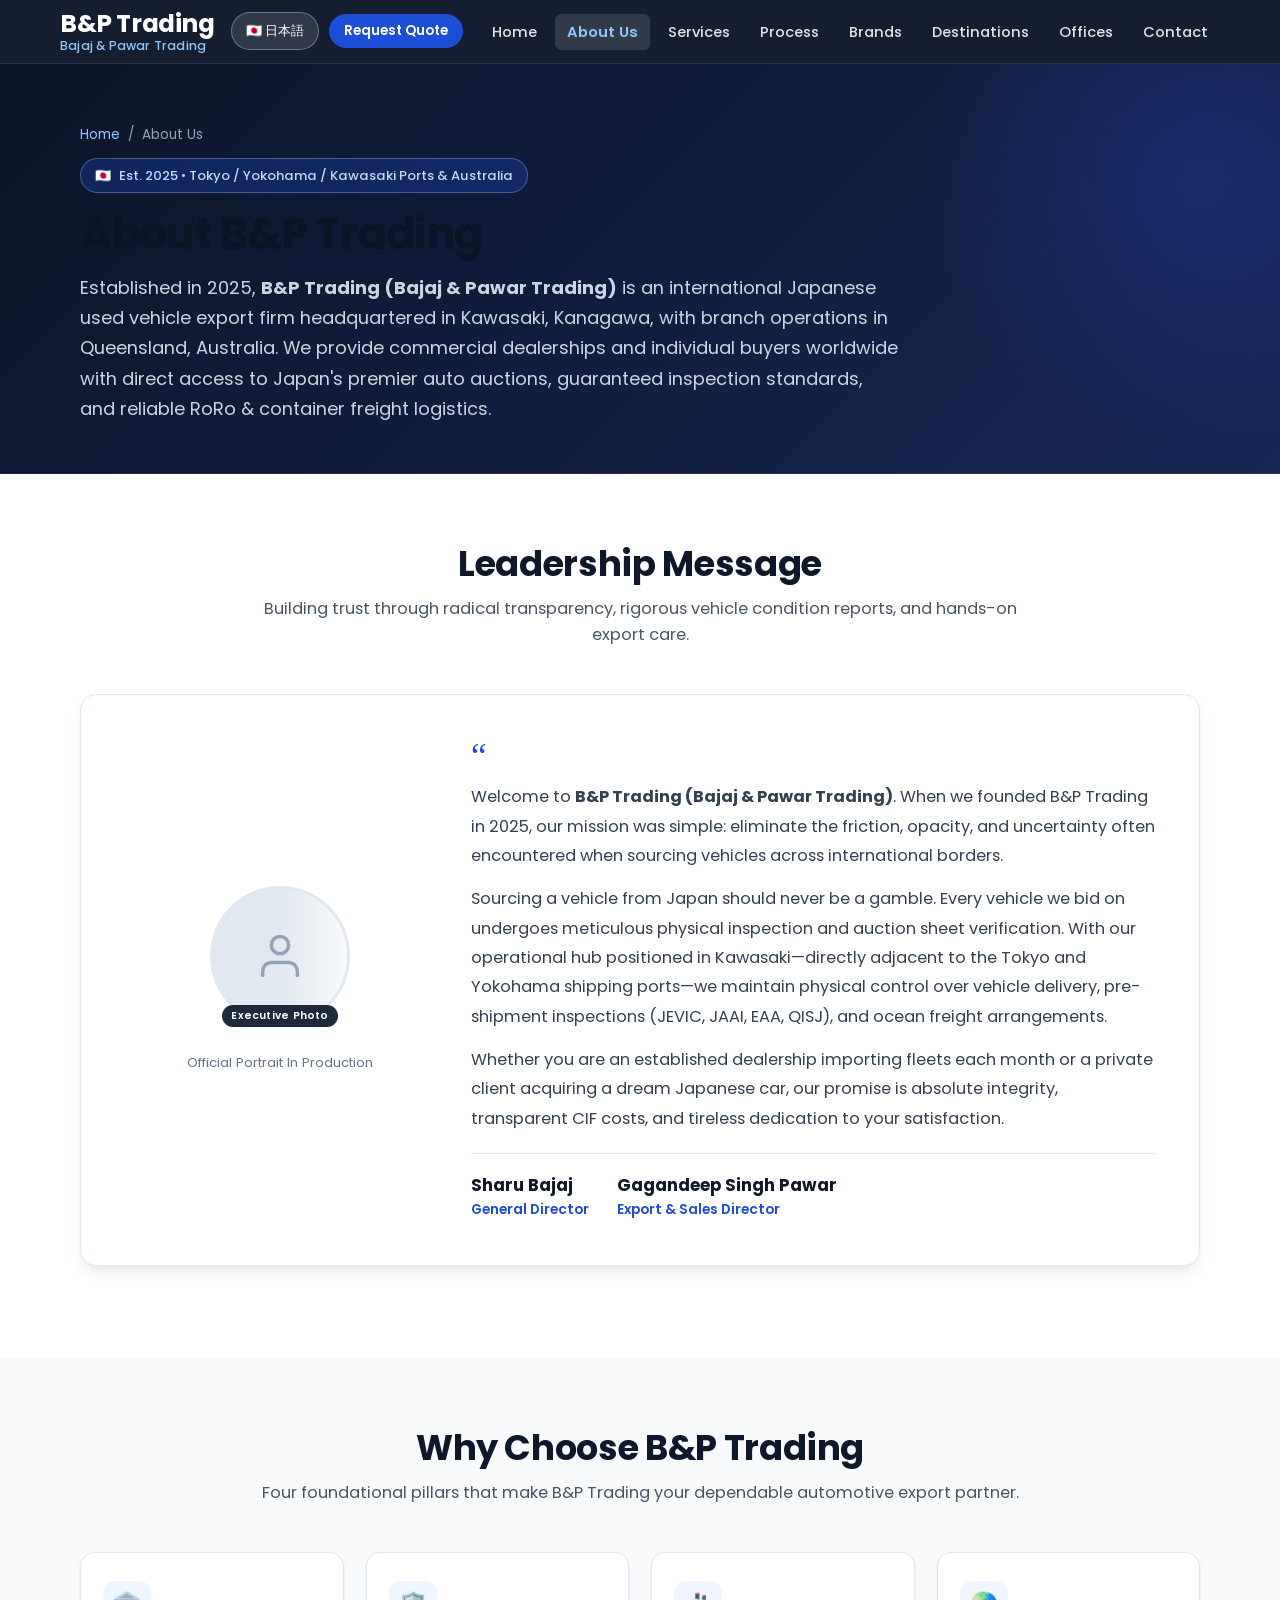
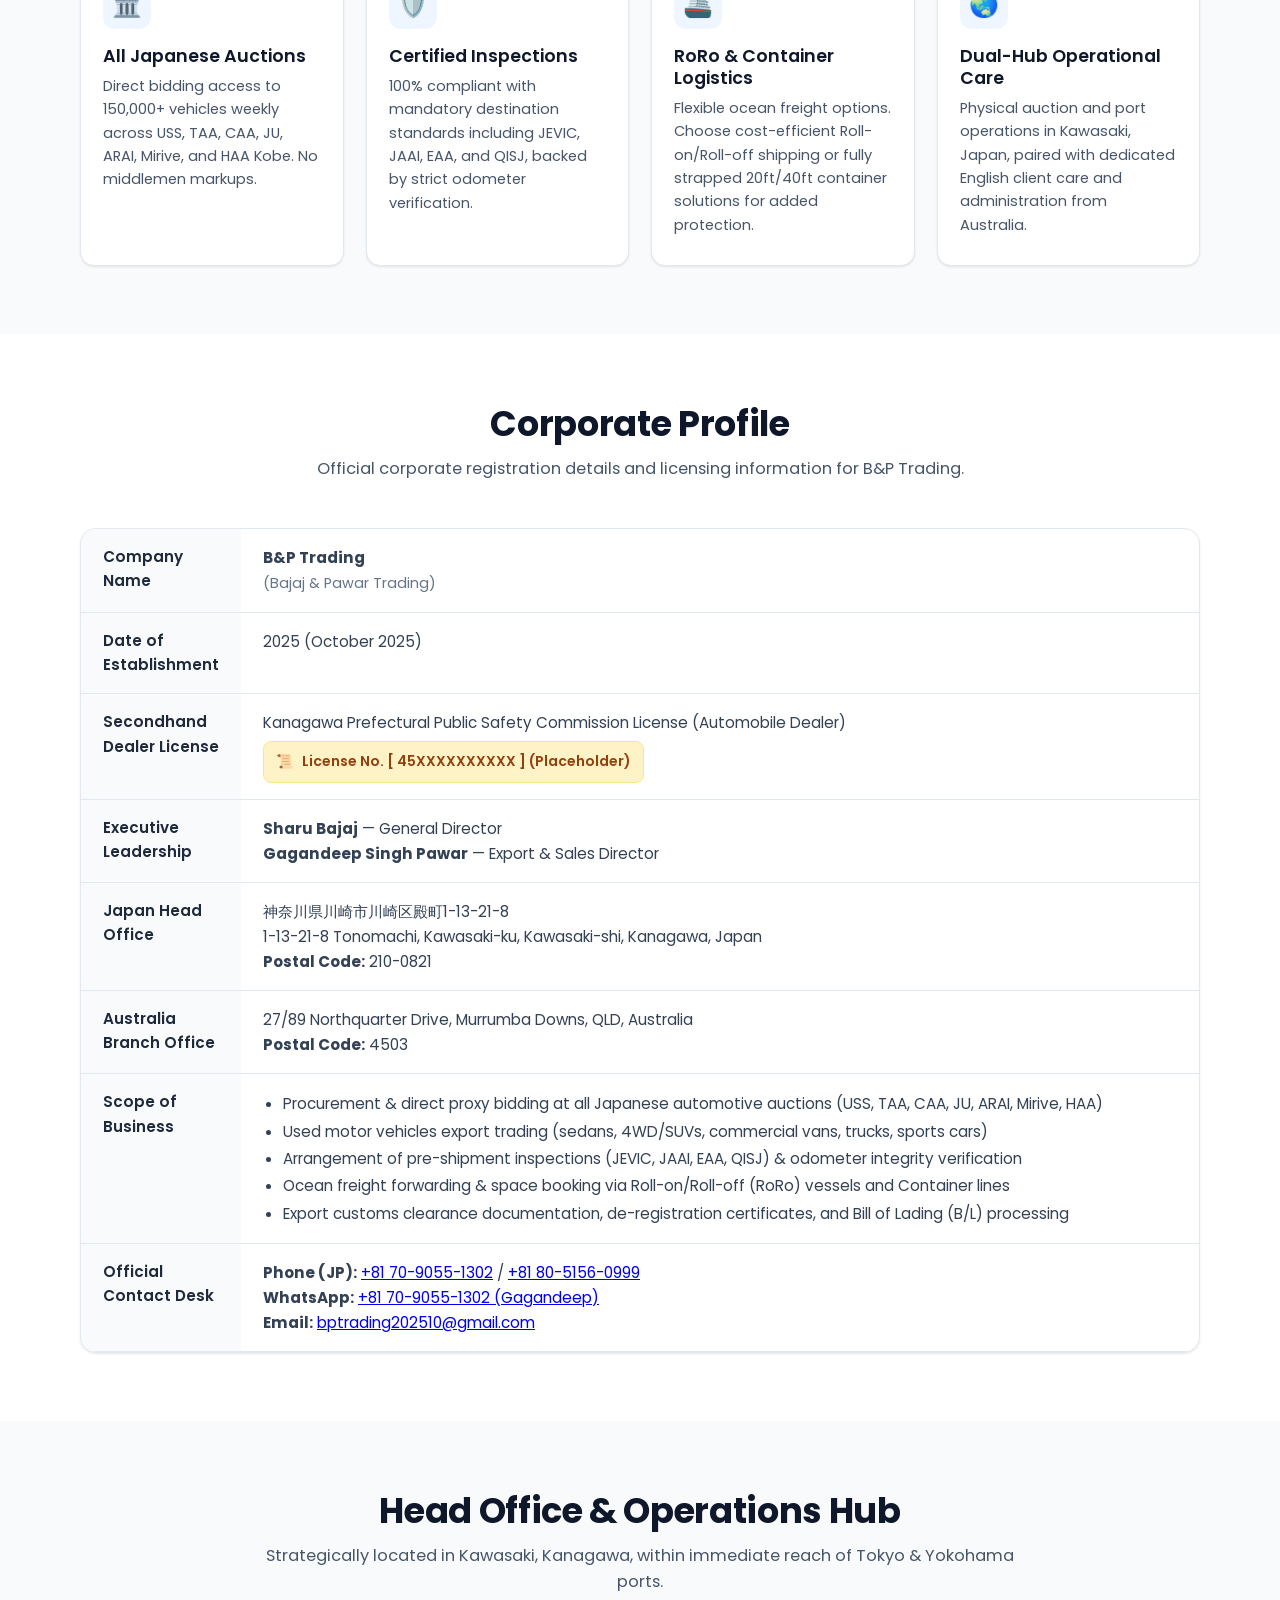
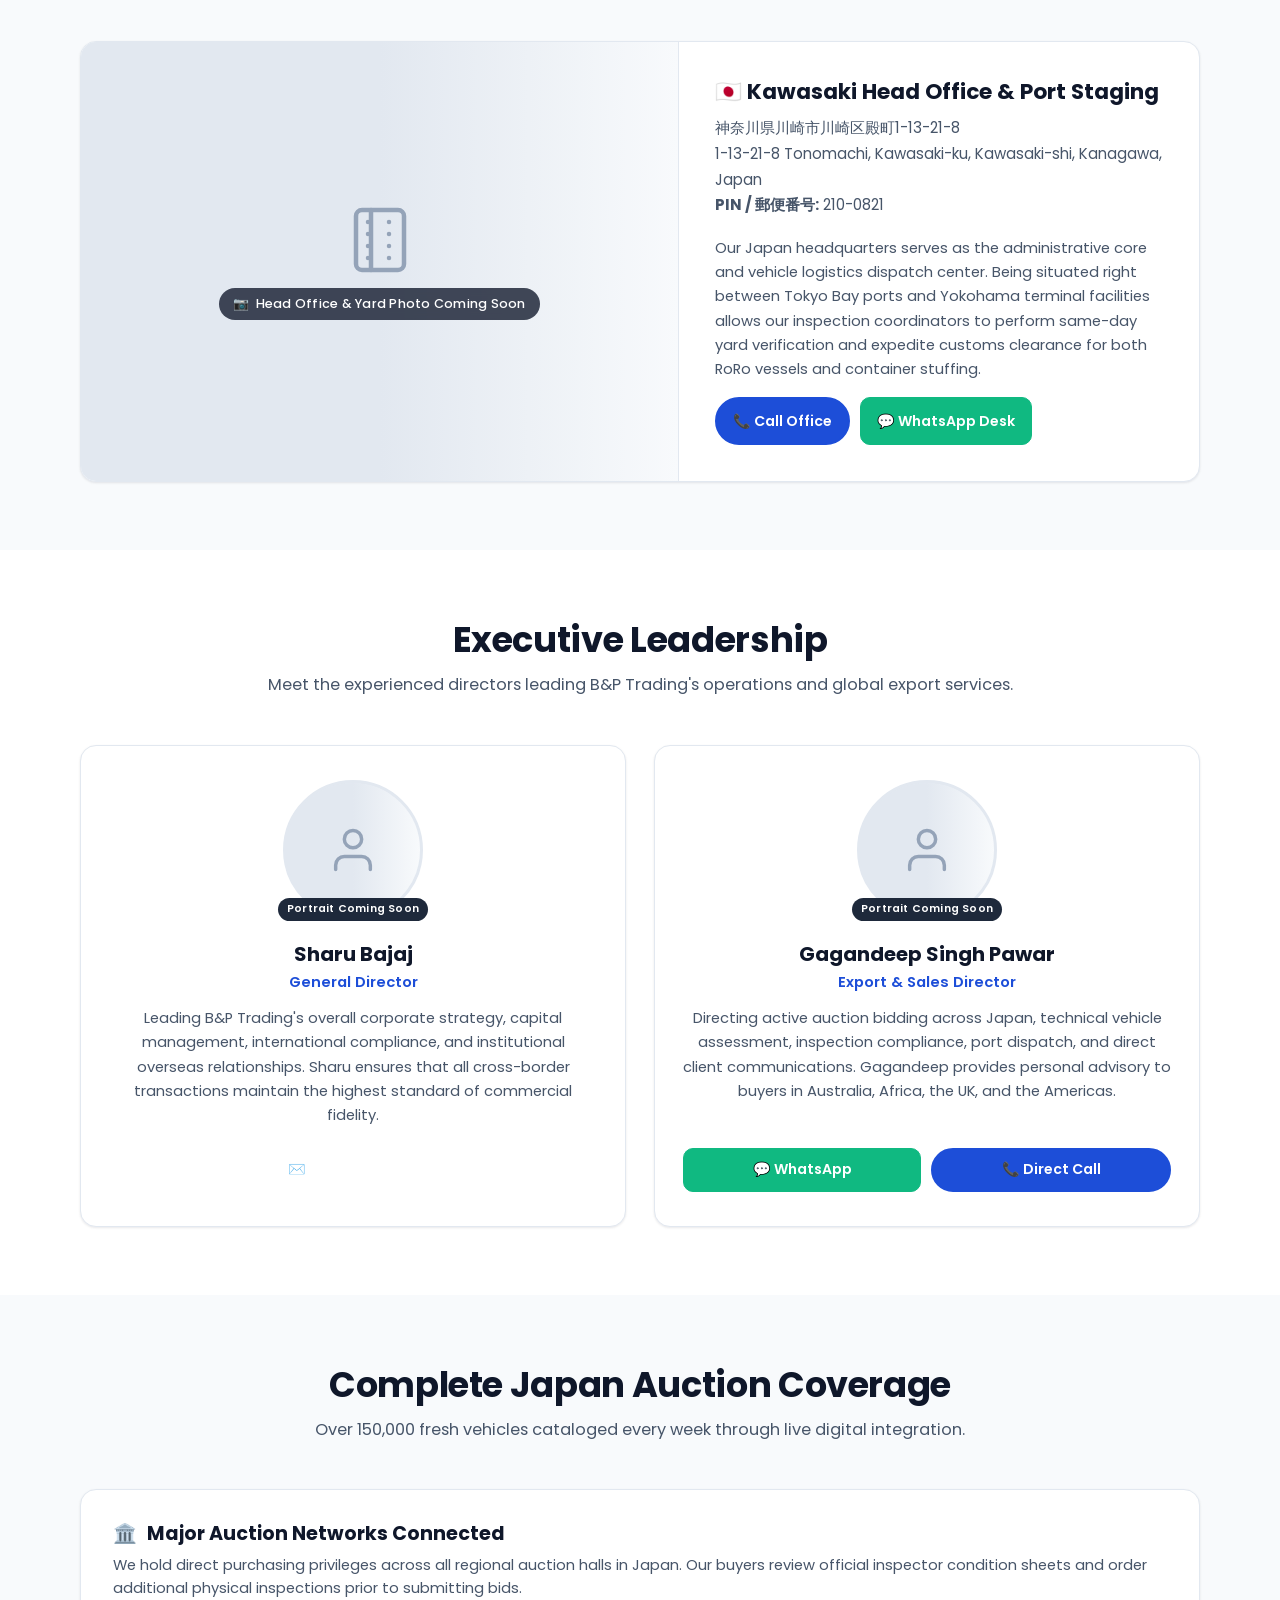
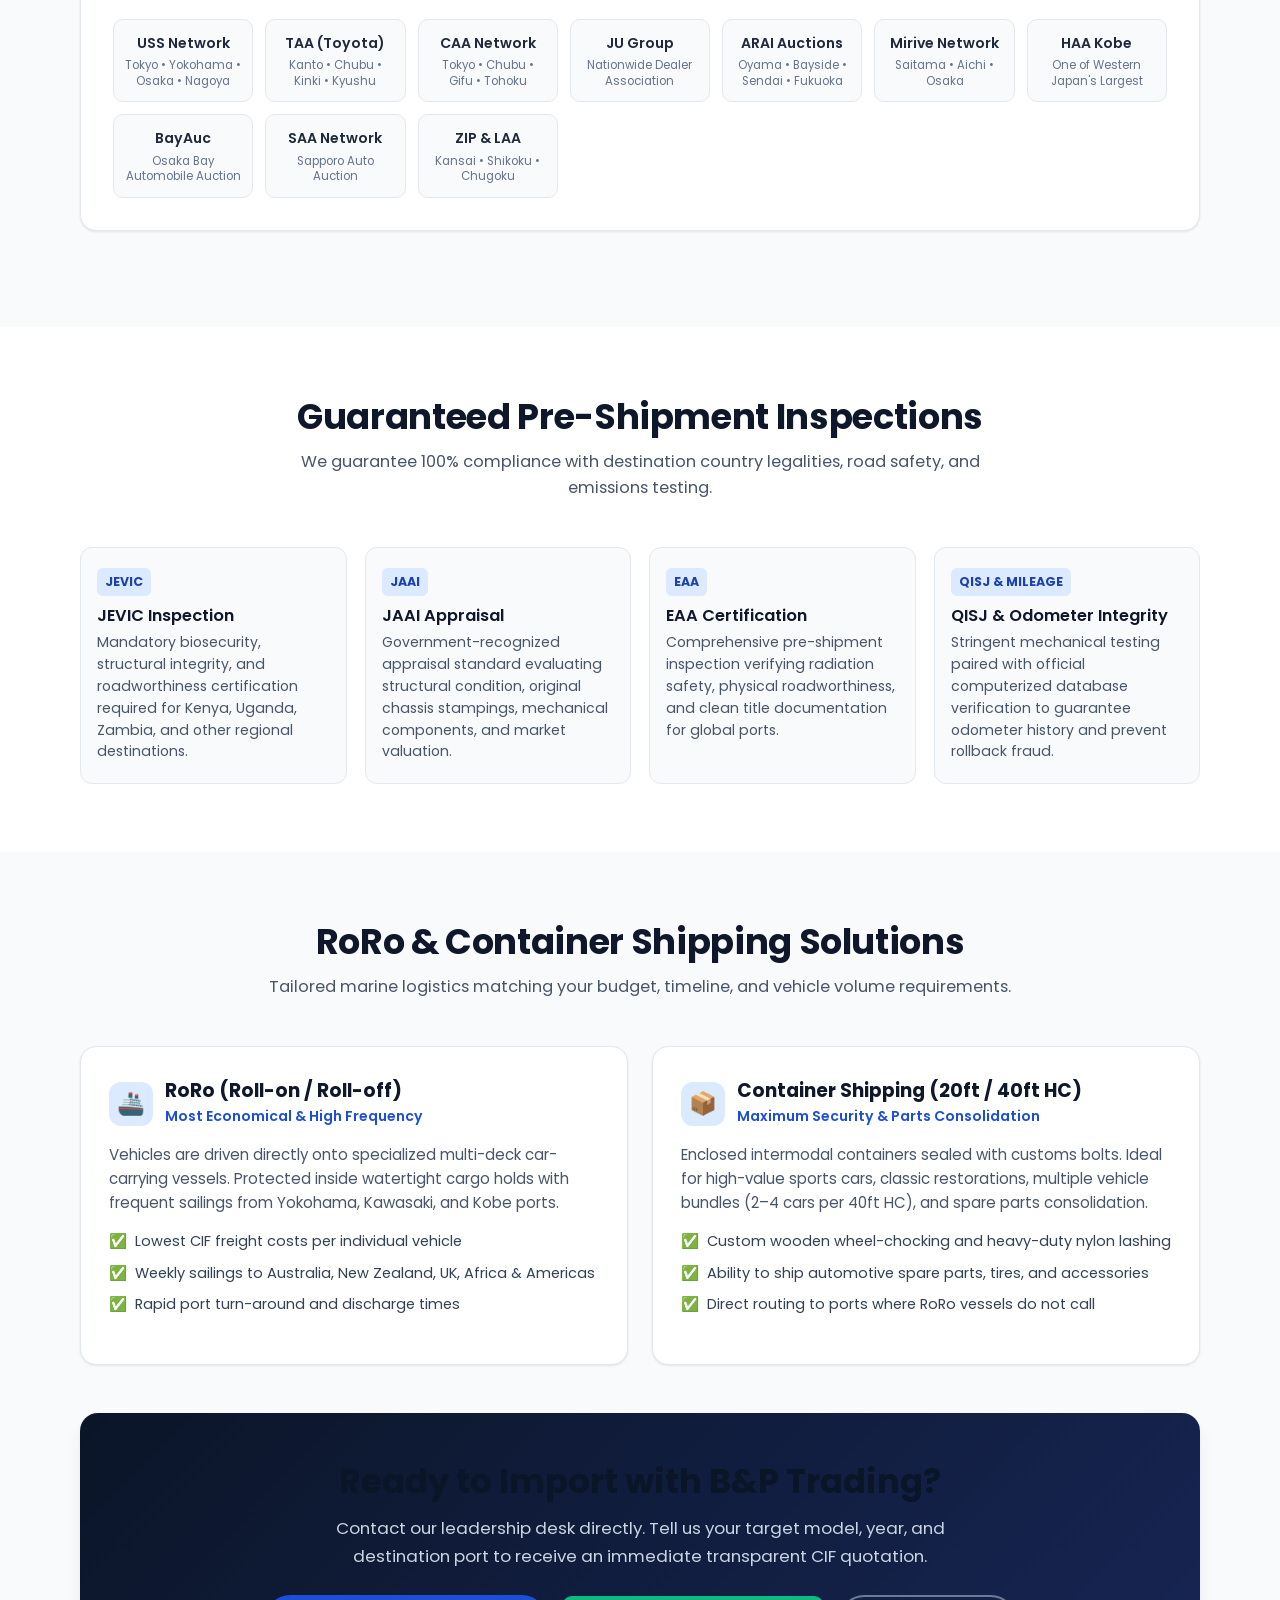
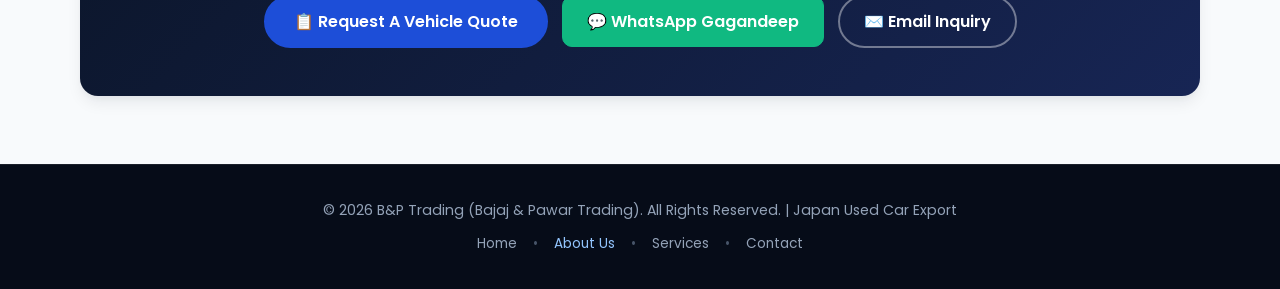
==== about.html @ 8609ce66 "feat(about): create mobile-first About Us page with corporate profile, leadership skeletons, and auc" ====
<!DOCTYPE html>
<html lang="en">
<head>
  <meta charset="UTF-8" />
  <meta name="viewport" content="width=device-width, initial-scale=1.0" />
  <meta name="google-site-verification" content="OaAutCWjm0_EndOxhq3U1lWIgVWbkQNVkM3wy21FwkQ" />
  <title>About Us | B&P Trading (Bajaj & Pawar Trading) - Japan Used Car Export</title>
  <meta name="description" content="Learn about B&P Trading (Bajaj & Pawar Trading), established in 2025. Direct access to all Japan auto auctions, full pre-shipment inspections (JEVIC, JAAI, EAA), RoRo & container shipping with offices in Japan and Australia." />
  
  <link rel="preconnect" href="https://fonts.googleapis.com">
  <link rel="preconnect" href="https://fonts.gstatic.com" crossorigin>
  <link href="https://fonts.googleapis.com/css2?family=Poppins:wght@300;400;500;600;700&display=swap" rel="stylesheet">
  
  <link rel="stylesheet" href="style.css" />
</head>
<body>

<!-- Backdrop Overlay for Mobile Drawer -->
<div class="nav-backdrop" id="nav-backdrop" onclick="toggleNav()" aria-hidden="true"></div>

<!-- Mobile Navigation Drawer -->
<aside class="nav-drawer" id="nav-drawer" role="dialog" aria-modal="true" aria-label="Mobile Navigation Menu">
  <div class="nav-drawer-top">
    <div class="nav-drawer-header">
      <div class="brand-link">
        <span class="logo-main">B&P Trading</span>
        <span class="logo-sub">Bajaj & Pawar Trading</span>
      </div>
      <button class="drawer-close-btn" id="drawer-close-btn" onclick="toggleNav()" aria-label="Close menu">✕</button>
    </div>
    <ul class="drawer-menu">
      <li style="--i: 1;">
        <a href="index.html#home" onclick="closeNav()">
          <span class="en">Home</span>
          <span class="jp">ホーム</span>
        </a>
      </li>
      <li style="--i: 2;">
        <a href="about.html" class="active" onclick="closeNav()">
          <span class="en">About Us</span>
          <span class="jp">会社概要</span>
        </a>
      </li>
      <li style="--i: 3;">
        <a href="index.html#services" onclick="closeNav()">
          <span class="en">Services</span>
          <span class="jp">サービス</span>
        </a>
      </li>
      <li style="--i: 4;">
        <a href="index.html#process" onclick="closeNav()">
          <span class="en">Export Process</span>
          <span class="jp">輸出の流れ</span>
        </a>
      </li>
      <li style="--i: 5;">
        <a href="index.html#brands" onclick="closeNav()">
          <span class="en">Brands</span>
          <span class="jp">メーカー</span>
        </a>
      </li>
      <li style="--i: 6;">
        <a href="index.html#destinations" onclick="closeNav()">
          <span class="en">Destinations</span>
          <span class="jp">主要輸出先</span>
        </a>
      </li>
      <li style="--i: 7;">
        <a href="index.html#offices" onclick="closeNav()">
          <span class="en">Offices</span>
          <span class="jp">事業所</span>
        </a>
      </li>
      <li style="--i: 8;">
        <a href="index.html#contact" onclick="closeNav()">
          <span class="en">Contact</span>
          <span class="jp">お問い合わせ</span>
        </a>
      </li>
    </ul>
  </div>

  <div class="nav-drawer-footer">
    <button class="btn btn-quote-action" onclick="openQuoteModal(); closeNav();" style="width: 100%;">
      <span class="en">📋 Request A Quote</span>
      <span class="jp">📋 お見積もり依頼</span>
    </button>
    <a href="https://wa.me/817090551302" class="btn btn-contact-wa" target="_blank" rel="noopener" style="width: 100%;">
      💬 WhatsApp (Gagandeep)
    </a>
    <a href="tel:+817090551302" class="btn btn-primary" style="width: 100%;">
      📞 +81 70-9055-1302
    </a>
  </div>
</aside>

<!-- Sticky Header -->
<header class="header">
  <div class="container nav-container">
    <a href="index.html" class="brand-link" aria-label="B&P Trading Home">
      <span class="logo-main">B&P Trading</span>
      <span class="logo-sub">Bajaj & Pawar Trading</span>
    </a>

    <!-- Header Actions -->
    <div class="header-actions">
      <!-- Language Switcher Button -->
      <button class="btn-lang" onclick="toggleLanguage()" aria-label="Toggle language">
        <span class="lang-text">🇯🇵 日本語</span>
      </button>

      <!-- Desktop Request Quote Action -->
      <button class="btn-quote-header" onclick="openQuoteModal()">
        <span class="en">Request Quote</span>
        <span class="jp">お見積もり</span>
      </button>

      <!-- Mobile Hamburger Button -->
      <button class="nav-toggle" id="nav-toggle" onclick="toggleNav()" aria-label="Open Navigation Menu" aria-expanded="false" aria-controls="nav-drawer">
        <span></span>
        <span></span>
        <span></span>
      </button>
    </div>

    <!-- Desktop Navigation -->
    <nav class="desktop-nav" aria-label="Primary Navigation">
      <ul>
        <li>
          <a href="index.html#home">
            <span class="en">Home</span>
            <span class="jp">ホーム</span>
          </a>
        </li>
        <li>
          <a href="about.html" class="active">
            <span class="en">About Us</span>
            <span class="jp">会社概要</span>
          </a>
        </li>
        <li>
          <a href="index.html#services">
            <span class="en">Services</span>
            <span class="jp">サービス</span>
          </a>
        </li>
        <li>
          <a href="index.html#process">
            <span class="en">Process</span>
            <span class="jp">輸出の流れ</span>
          </a>
        </li>
        <li>
          <a href="index.html#brands">
            <span class="en">Brands</span>
            <span class="jp">メーカー</span>
          </a>
        </li>
        <li>
          <a href="index.html#destinations">
            <span class="en">Destinations</span>
            <span class="jp">主要輸出先</span>
          </a>
        </li>
        <li>
          <a href="index.html#offices">
            <span class="en">Offices</span>
            <span class="jp">事業所</span>
          </a>
        </li>
        <li>
          <a href="index.html#contact">
            <span class="en">Contact</span>
            <span class="jp">お問い合わせ</span>
          </a>
        </li>
      </ul>
    </nav>
  </div>
</header>

<main>
  <!-- Page Hero Header -->
  <section class="page-hero">
    <div class="page-hero-inner">
      <nav class="breadcrumbs" aria-label="Breadcrumbs">
        <a href="index.html">Home</a>
        <span>/</span>
        <span class="en">About Us</span>
        <span class="jp">会社概要</span>
      </nav>

      <div class="hero-pill-badge">
        <span>🇯🇵</span>
        <span class="en">Est. 2025 • Tokyo / Yokohama / Kawasaki Ports & Australia</span>
        <span class="jp">2025年設立 • 川崎・横浜・東京港拠点＆豪州ネットワーク</span>
      </div>

      <h1 class="en">About B&amp;P Trading</h1>
      <h1 class="jp">B&amp;P Trading 会社案内・私たちについて</h1>

      <p class="lead en">
        Established in 2025, <strong>B&amp;P Trading (Bajaj &amp; Pawar Trading)</strong> is an international Japanese used vehicle export firm headquartered in Kawasaki, Kanagawa, with branch operations in Queensland, Australia. We provide commercial dealerships and individual buyers worldwide with direct access to Japan's premier auto auctions, guaranteed inspection standards, and reliable RoRo &amp; container freight logistics.
      </p>
      <p class="lead jp">
        2025年設立の<strong>B&amp;P Trading（Bajaj &amp; Pawar Trading）</strong>は、神奈川県川崎市を日本本社、オーストラリア・クイーンズランド州を豪州拠点とする日本中古車輸出商社です。日本全国のオートオークション直結の仕入れネットワーク、国際基準に準拠した厳格な事前検査（JEVIC・JAAI・EAA等）、そして安全確実な海上輸送（RoRo船・コンテナ便）を通じて、世界中のお客様へ高品質な車両を安心と共にお届けします。
      </p>
    </div>
  </section>

  <!-- Director's Message Section -->
  <section class="about-section">
    <div class="about-container">
      <div class="about-section-header">
        <h2 class="en">Leadership Message</h2>
        <h2 class="jp">代表挨拶</h2>
        <p class="en">Building trust through radical transparency, rigorous vehicle condition reports, and hands-on export care.</p>
        <p class="jp">徹底した情報開示、厳格な車両品質確認、そして誠実な輸出対応で世界のお客様と信頼を築きます。</p>
      </div>

      <div class="director-card">
        <!-- Skeleton Photo Placeholder for Directors -->
        <div class="director-portrait-col">
          <div class="member-skeleton-avatar skeleton-shimmer" aria-hidden="true">
            <svg class="member-avatar-icon" viewBox="0 0 24 24" fill="none" stroke="currentColor" stroke-width="1.6" stroke-linecap="round" stroke-linejoin="round">
              <path d="M20 21v-2a4 4 0 0 0-4-4H8a4 4 0 0 0-4 4v2"></path>
              <circle cx="12" cy="7" r="4"></circle>
            </svg>
            <span class="member-skeleton-badge en">Executive Photo</span>
            <span class="member-skeleton-badge jp">役員写真 準備中</span>
          </div>
          <p style="font-size: 0.82rem; color: #64748b; text-align: center; margin-top: 4px;">
            <span class="en">Official Portrait In Production</span>
            <span class="jp">公式プロフィール写真 準備中</span>
          </p>
        </div>

        <!-- Message Body -->
        <div class="director-message-text">
          <span class="director-quote-badge" aria-hidden="true">“</span>
          
          <div class="en">
            <p>
              Welcome to <strong>B&amp;P Trading (Bajaj &amp; Pawar Trading)</strong>. When we founded B&amp;P Trading in 2025, our mission was simple: eliminate the friction, opacity, and uncertainty often encountered when sourcing vehicles across international borders.
            </p>
            <p>
              Sourcing a vehicle from Japan should never be a gamble. Every vehicle we bid on undergoes meticulous physical inspection and auction sheet verification. With our operational hub positioned in Kawasaki—directly adjacent to the Tokyo and Yokohama shipping ports—we maintain physical control over vehicle delivery, pre-shipment inspections (JEVIC, JAAI, EAA, QISJ), and ocean freight arrangements.
            </p>
            <p>
              Whether you are an established dealership importing fleets each month or a private client acquiring a dream Japanese car, our promise is absolute integrity, transparent CIF costs, and tireless dedication to your satisfaction.
            </p>
          </div>

          <div class="jp">
            <p>
              B&amp;P Trading（Bajaj &amp; Pawar Trading）の公式ページにお越しいただき、心より御礼申し上げます。当社は2025年、『国境を越えた中古車売買における不透明さと不安を解消し、安心できる国際取引を実現する』という強い志のもと設立されました。
            </p>
            <p>
              日本からの中古車仕入れは、決して賭けであってはなりません。当社では出品票の精査はもちろん、日本全国の主要オークションでの実車確認、公認第三者機関（JEVIC、JAAI、EAA、QISJ等）による輸出前検査、そして東京・横浜港に近接する川崎拠点を活かした迅速な船積み手続きまで、全プロセスに責任を持って対応しております。
            </p>
            <p>
              毎月定期的に複数台を仕入れられる海外法人ディーラー様から、特別な一台をお求めの個人のお客様まで、誠実かつ透明性の高い取引をお約束いたします。
            </p>
          </div>

          <div class="director-signatures">
            <div class="director-sig-item">
              <span class="sig-name">Sharu Bajaj</span>
              <span class="sig-title en">General Director</span>
              <span class="sig-title jp">総括代表</span>
            </div>
            <div class="director-sig-item">
              <span class="sig-name">Gagandeep Singh Pawar</span>
              <span class="sig-title en">Export &amp; Sales Director</span>
              <span class="sig-title jp">輸出・営業統括</span>
            </div>
          </div>
        </div>
      </div>
    </div>
  </section>

  <!-- Why Choose Us Section -->
  <section class="about-section bg-light">
    <div class="about-container">
      <div class="about-section-header">
        <h2 class="en">Why Choose B&amp;P Trading</h2>
        <h2 class="jp">当社の強み・選ばれる理由</h2>
        <p class="en">Four foundational pillars that make B&amp;P Trading your dependable automotive export partner.</p>
        <p class="jp">確固たる仕入れ力、徹底した検査体制、多彩な輸送手段、そして日豪の安心サポート体制。</p>
      </div>

      <div class="why-grid">
        <!-- Card 1: All Auctions -->
        <div class="why-card">
          <div class="why-icon-box">🏛️</div>
          <h3 class="en">All Japanese Auctions</h3>
          <h3 class="jp">全オートオークション対応</h3>
          <p class="en">
            Direct bidding access to 150,000+ vehicles weekly across USS, TAA, CAA, JU, ARAI, Mirive, and HAA Kobe. No middlemen markups.
          </p>
          <p class="jp">
            USS、TAA、CAA、JU、ARAI、ミライブ等、日本全国の全オートオークションから毎週15万台以上の出品車両へ中間マージンなく直接応札可能です。
          </p>
        </div>

        <!-- Card 2: All Inspections -->
        <div class="why-card">
          <div class="why-icon-box">🛡️</div>
          <h3 class="en">Certified Inspections</h3>
          <h3 class="jp">厳格な全検査基準に対応</h3>
          <p class="en">
            100% compliant with mandatory destination standards including JEVIC, JAAI, EAA, and QISJ, backed by strict odometer verification.
          </p>
          <p class="jp">
            輸出先国の輸入規制に合わせ、JEVIC、JAAI、EAA、QISJ等の公認検査および走行距離改ざん防止確認を確実に手配・通過させます。
          </p>
        </div>

        <!-- Card 3: RoRo & Container -->
        <div class="why-card">
          <div class="why-icon-box">🚢</div>
          <h3 class="en">RoRo &amp; Container Logistics</h3>
          <h3 class="jp">RoRo船・コンテナ便対応</h3>
          <p class="en">
            Flexible ocean freight options. Choose cost-efficient Roll-on/Roll-off shipping or fully strapped 20ft/40ft container solutions for added protection.
          </p>
          <p class="jp">
            最もリーズナブルな自動車専用船（RoRo船）から、複数台やパーツ同梱、高級車向けの20ft/40ftコンテナ輸送まで柔軟に対応します。
          </p>
        </div>

        <!-- Card 4: Dual Hub -->
        <div class="why-card">
          <div class="why-icon-box">🌏</div>
          <h3 class="en">Dual-Hub Operational Care</h3>
          <h3 class="jp">日豪二拠点の安心サポート</h3>
          <p class="en">
            Physical auction and port operations in Kawasaki, Japan, paired with dedicated English client care and administration from Australia.
          </p>
          <p class="jp">
            川崎本社による日本国内の現車確認・港湾物流と、オーストラリア拠点による英語・時差対応の連携でスムーズなお取引をお約束します。
          </p>
        </div>
      </div>
    </div>
  </section>

  <!-- Corporate Profile Table Section -->
  <section class="about-section">
    <div class="about-container">
      <div class="about-section-header">
        <h2 class="en">Corporate Profile</h2>
        <h2 class="jp">会社概要</h2>
        <p class="en">Official corporate registration details and licensing information for B&amp;P Trading.</p>
        <p class="jp">B&amp;P Trading（Bajaj &amp; Pawar Trading）の基本情報・登録情報です。</p>
      </div>

      <div class="profile-table-container">
        <table class="profile-table" aria-label="Corporate Profile Table">
          <tbody>
            <tr>
              <th scope="row">
                <span class="en">Company Name</span>
                <span class="jp">会社名 / 商号</span>
              </th>
              <td>
                <strong>B&amp;P Trading</strong><br>
                <span style="color: #64748b; font-size: 0.9rem;">(Bajaj &amp; Pawar Trading)</span>
              </td>
            </tr>
            <tr>
              <th scope="row">
                <span class="en">Date of Establishment</span>
                <span class="jp">設立年月</span>
              </th>
              <td>
                <span class="en">2025 (October 2025)</span>
                <span class="jp">2025年（2025年10月）</span>
              </td>
            </tr>
            <tr>
              <th scope="row">
                <span class="en">Secondhand Dealer License</span>
                <span class="jp">古物商許可証</span>
              </th>
              <td>
                <div>
                  <span class="en">Kanagawa Prefectural Public Safety Commission License (Automobile Dealer)</span>
                  <span class="jp">神奈川県公安委員会許可（自動車商）</span>
                </div>
                <div class="license-pill">
                  <span>📜</span>
                  <span class="en">License No. [ 45XXXXXXXXXX ] (Placeholder)</span>
                  <span class="jp">古物商許可 第XXXXXXXXXXXX号（申請中・プレースホルダー）</span>
                </div>
              </td>
            </tr>
            <tr>
              <th scope="row">
                <span class="en">Executive Leadership</span>
                <span class="jp">役員・代表者</span>
              </th>
              <td>
                <strong>Sharu Bajaj</strong> — <span class="en">General Director</span><span class="jp">総括代表</span><br>
                <strong>Gagandeep Singh Pawar</strong> — <span class="en">Export &amp; Sales Director</span><span class="jp">輸出・営業統括</span>
              </td>
            </tr>
            <tr>
              <th scope="row">
                <span class="en">Japan Head Office</span>
                <span class="jp">日本本社所在地</span>
              </th>
              <td>
                神奈川県川崎市川崎区殿町1-13-21-8<br>
                1-13-21-8 Tonomachi, Kawasaki-ku, Kawasaki-shi, Kanagawa, Japan<br>
                <strong>Postal Code:</strong> 210-0821
              </td>
            </tr>
            <tr>
              <th scope="row">
                <span class="en">Australia Branch Office</span>
                <span class="jp">オーストラリア支店</span>
              </th>
              <td>
                27/89 Northquarter Drive, Murrumba Downs, QLD, Australia<br>
                <strong>Postal Code:</strong> 4503
              </td>
            </tr>
            <tr>
              <th scope="row">
                <span class="en">Scope of Business</span>
                <span class="jp">事業内容</span>
              </th>
              <td>
                <ul style="padding-left: 20px; line-height: 1.8;">
                  <li>
                    <span class="en">Procurement &amp; direct proxy bidding at all Japanese automotive auctions (USS, TAA, CAA, JU, ARAI, Mirive, HAA)</span>
                    <span class="jp">日本全国の全オートオークション（USS、TAA、CAA、JU、ARAI、ミライブ、HAA等）での中古自動車仕入れ・代理応札</span>
                  </li>
                  <li>
                    <span class="en">Used motor vehicles export trading (sedans, 4WD/SUVs, commercial vans, trucks, sports cars)</span>
                    <span class="jp">中古自動車・商用車・トラック・スポーツカーの国際輸出販売</span>
                  </li>
                  <li>
                    <span class="en">Arrangement of pre-shipment inspections (JEVIC, JAAI, EAA, QISJ) &amp; odometer integrity verification</span>
                    <span class="jp">輸出前認定検査（JEVIC、JAAI、EAA、QISJ）の申請・手配および走行距離確認</span>
                  </li>
                  <li>
                    <span class="en">Ocean freight forwarding &amp; space booking via Roll-on/Roll-off (RoRo) vessels and Container lines</span>
                    <span class="jp">海上輸送手配（自動車専用船 RoRo船 および 20ft/40ftコンテナ便手配）</span>
                  </li>
                  <li>
                    <span class="en">Export customs clearance documentation, de-registration certificates, and Bill of Lading (B/L) processing</span>
                    <span class="jp">日本国内の輸出抹消仮登録証明書、税関通関、船荷証券（B/L）発行管理</span>
                  </li>
                </ul>
              </td>
            </tr>
            <tr>
              <th scope="row">
                <span class="en">Official Contact Desk</span>
                <span class="jp">公式お問い合わせ窓口</span>
              </th>
              <td>
                <strong>Phone (JP):</strong> <a href="tel:+817090551302">+81 70-9055-1302</a> / <a href="tel:+818051560999">+81 80-5156-0999</a><br>
                <strong>WhatsApp:</strong> <a href="https://wa.me/817090551302" target="_blank" rel="noopener">+81 70-9055-1302 (Gagandeep)</a><br>
                <strong>Email:</strong> <a href="mailto:bptrading202510@gmail.com">bptrading202510@gmail.com</a>
              </td>
            </tr>
          </tbody>
        </table>
      </div>
    </div>
  </section>

  <!-- Head Office Facility (Skeleton Showcase) -->
  <section class="about-section bg-light">
    <div class="about-container">
      <div class="about-section-header">
        <h2 class="en">Head Office &amp; Operations Hub</h2>
        <h2 class="jp">本社拠点・オペレーション施設</h2>
        <p class="en">Strategically located in Kawasaki, Kanagawa, within immediate reach of Tokyo &amp; Yokohama ports.</p>
        <p class="jp">東京港・横浜港に近接する神奈川県川崎市に拠点を構え、迅速な回送・検査・船積みを可能にしています。</p>
      </div>

      <div class="office-skeleton-wrapper">
        <!-- Skeleton Art Container -->
        <div class="office-skeleton-art skeleton-shimmer">
          <svg class="skeleton-svg-icon" viewBox="0 0 24 24" fill="none" stroke="currentColor" stroke-width="1.5" stroke-linecap="round" stroke-linejoin="round" aria-hidden="true">
            <rect x="4" y="2" width="16" height="20" rx="2" ry="2"></rect>
            <line x1="9" y1="22" x2="9" y2="2"></line>
            <line x1="8" y1="6" x2="8.01" y2="6"></line>
            <line x1="8" y1="10" x2="8.01" y2="10"></line>
            <line x1="8" y1="14" x2="8.01" y2="14"></line>
            <line x1="8" y1="18" x2="8.01" y2="18"></line>
            <line x1="15" y1="6" x2="15.01" y2="6"></line>
            <line x1="15" y1="10" x2="15.01" y2="10"></line>
            <line x1="15" y1="14" x2="15.01" y2="14"></line>
            <line x1="15" y1="18" x2="15.01" y2="18"></line>
          </svg>
          <div class="skeleton-label-tag">
            <span>📷</span>
            <span class="en">Head Office &amp; Yard Photo Coming Soon</span>
            <span class="jp">川崎本社・ヤード写真 準備中</span>
          </div>
        </div>

        <!-- Office Details -->
        <div class="office-skeleton-info">
          <h3 class="en">🇯🇵 Kawasaki Head Office &amp; Port Staging</h3>
          <h3 class="jp">🇯🇵 川崎本社・港湾ロジスティクス拠点</h3>
          
          <address>
            神奈川県川崎市川崎区殿町1-13-21-8<br>
            1-13-21-8 Tonomachi, Kawasaki-ku, Kawasaki-shi, Kanagawa, Japan<br>
            <strong>PIN / 郵便番号:</strong> 210-0821
          </address>

          <p class="en" style="color: #475569; font-size: 0.92rem; line-height: 1.65; margin-bottom: 16px;">
            Our Japan headquarters serves as the administrative core and vehicle logistics dispatch center. Being situated right between Tokyo Bay ports and Yokohama terminal facilities allows our inspection coordinators to perform same-day yard verification and expedite customs clearance for both RoRo vessels and container stuffing.
          </p>
          <p class="jp" style="color: #475569; font-size: 0.92rem; line-height: 1.65; margin-bottom: 16px;">
            川崎本社は輸出管理の中心であり、車両回送・一時保管のハブ機能を担っています。東京港・横浜港の双方にアクセスが極めて良く、オークション落札後のヤード搬入、輸出前検査の手配、RoRo船積載およびコンテナへのバンニング作業を迅速に進めることができます。
          </p>

          <div style="display: flex; gap: 10px; flex-wrap: wrap;">
            <a href="tel:+817090551302" class="btn btn-primary" style="padding: 8px 16px; font-size: 0.88rem;">
              📞 Call Office
            </a>
            <a href="https://wa.me/817090551302" class="btn btn-contact-wa" target="_blank" rel="noopener" style="padding: 8px 16px; font-size: 0.88rem;">
              💬 WhatsApp Desk
            </a>
          </div>
        </div>
      </div>
    </div>
  </section>

  <!-- Executive Leadership & Members (Skeleton Placeholders) -->
  <section class="about-section">
    <div class="about-container">
      <div class="about-section-header">
        <h2 class="en">Executive Leadership</h2>
        <h2 class="jp">役員・経営陣紹介</h2>
        <p class="en">Meet the experienced directors leading B&amp;P Trading's operations and global export services.</p>
        <p class="jp">世界各国のクライアント様へ最高水準のサービスを提供するB&amp;P Tradingの経営陣です。</p>
      </div>

      <div class="team-grid">
        <!-- Member 1: Sharu Bajaj -->
        <div class="member-card">
          <div class="member-skeleton-avatar skeleton-shimmer">
            <svg class="member-avatar-icon" viewBox="0 0 24 24" fill="none" stroke="currentColor" stroke-width="1.6" stroke-linecap="round" stroke-linejoin="round" aria-hidden="true">
              <path d="M20 21v-2a4 4 0 0 0-4-4H8a4 4 0 0 0-4 4v2"></path>
              <circle cx="12" cy="7" r="4"></circle>
            </svg>
            <span class="member-skeleton-badge en">Portrait Coming Soon</span>
            <span class="member-skeleton-badge jp">写真準備中</span>
          </div>

          <h3 class="member-name">Sharu Bajaj</h3>
          <p class="member-role en">General Director</p>
          <p class="member-role jp">総括代表</p>

          <p class="member-desc en">
            Leading B&amp;P Trading's overall corporate strategy, capital management, international compliance, and institutional overseas relationships. Sharu ensures that all cross-border transactions maintain the highest standard of commercial fidelity.
          </p>
          <p class="member-desc jp">
            B&amp;P Tradingの全体経営戦略、財務管理、国際法務コンプライアンスおよび海外パートナーシップ統括を担当。お客様との信頼関係を第一義とし、健全で持続的な国際貿易体制を牽引しています。
          </p>

          <div class="member-contact-actions">
            <a href="mailto:bptrading202510@gmail.com" class="btn btn-outline" style="padding: 8px 18px; font-size: 0.88rem; width: 100%;">
              ✉️ Contact Sharu
            </a>
          </div>
        </div>

        <!-- Member 2: Gagandeep Singh Pawar -->
        <div class="member-card">
          <div class="member-skeleton-avatar skeleton-shimmer">
            <svg class="member-avatar-icon" viewBox="0 0 24 24" fill="none" stroke="currentColor" stroke-width="1.6" stroke-linecap="round" stroke-linejoin="round" aria-hidden="true">
              <path d="M20 21v-2a4 4 0 0 0-4-4H8a4 4 0 0 0-4 4v2"></path>
              <circle cx="12" cy="7" r="4"></circle>
            </svg>
            <span class="member-skeleton-badge en">Portrait Coming Soon</span>
            <span class="member-skeleton-badge jp">写真準備中</span>
          </div>

          <h3 class="member-name">Gagandeep Singh Pawar</h3>
          <p class="member-role en">Export &amp; Sales Director</p>
          <p class="member-role jp">輸出・営業統括</p>

          <p class="member-desc en">
            Directing active auction bidding across Japan, technical vehicle assessment, inspection compliance, port dispatch, and direct client communications. Gagandeep provides personal advisory to buyers in Australia, Africa, the UK, and the Americas.
          </p>
          <p class="member-desc jp">
            日本全国のオークション応札実務、現車状態の査定、輸出前検査の適合管理、船積み通関業務およびクライアント様との商談統括を担当。オーストラリアをはじめ世界各国のお客様へきめ細やかなサポートを提供しています。
          </p>

          <div class="member-contact-actions">
            <a href="https://wa.me/817090551302" class="btn btn-contact-wa" target="_blank" rel="noopener" style="padding: 8px 14px; font-size: 0.88rem; flex: 1;">
              💬 WhatsApp
            </a>
            <a href="tel:+817090551302" class="btn btn-primary" style="padding: 8px 14px; font-size: 0.88rem; flex: 1;">
              📞 Direct Call
            </a>
          </div>
        </div>
      </div>
    </div>
  </section>

  <!-- All Auctions Coverage Showcase -->
  <section class="about-section bg-light">
    <div class="about-container">
      <div class="about-section-header">
        <h2 class="en">Complete Japan Auction Coverage</h2>
        <h2 class="jp">全オートオークション網羅</h2>
        <p class="en">Over 150,000 fresh vehicles cataloged every week through live digital integration.</p>
        <p class="jp">日本国内のすべての主要オークション会場と連携し、毎週15万台超の新鮮な在庫から厳選します。</p>
      </div>

      <div class="badges-container-card">
        <h3>
          <span>🏛️</span>
          <span class="en">Major Auction Networks Connected</span>
          <span class="jp">提携・接続オークション会場一覧</span>
        </h3>
        <p class="en">
          We hold direct purchasing privileges across all regional auction halls in Japan. Our buyers review official inspector condition sheets and order additional physical inspections prior to submitting bids.
        </p>
        <p class="jp">
          北海道から九州まで、日本全国の会場から入札が可能です。出品票の評価点確認および専門スタッフによる下見チェックを徹底し、ご納得いただける車両のみを落札します。
        </p>

        <div class="auction-badges-grid">
          <div class="auction-pill">
            <span>USS Network</span>
            <span class="sub">Tokyo • Yokohama • Osaka • Nagoya</span>
          </div>
          <div class="auction-pill">
            <span>TAA (Toyota)</span>
            <span class="sub">Kanto • Chubu • Kinki • Kyushu</span>
          </div>
          <div class="auction-pill">
            <span>CAA Network</span>
            <span class="sub">Tokyo • Chubu • Gifu • Tohoku</span>
          </div>
          <div class="auction-pill">
            <span>JU Group</span>
            <span class="sub">Nationwide Dealer Association</span>
          </div>
          <div class="auction-pill">
            <span>ARAI Auctions</span>
            <span class="sub">Oyama • Bayside • Sendai • Fukuoka</span>
          </div>
          <div class="auction-pill">
            <span>Mirive Network</span>
            <span class="sub">Saitama • Aichi • Osaka</span>
          </div>
          <div class="auction-pill">
            <span>HAA Kobe</span>
            <span class="sub">One of Western Japan's Largest</span>
          </div>
          <div class="auction-pill">
            <span>BayAuc</span>
            <span class="sub">Osaka Bay Automobile Auction</span>
          </div>
          <div class="auction-pill">
            <span>SAA Network</span>
            <span class="sub">Sapporo Auto Auction</span>
          </div>
          <div class="auction-pill">
            <span>ZIP &amp; LAA</span>
            <span class="sub">Kansai • Shikoku • Chugoku</span>
          </div>
        </div>
      </div>
    </div>
  </section>

  <!-- All Inspections Standards Showcase -->
  <section class="about-section">
    <div class="about-container">
      <div class="about-section-header">
        <h2 class="en">Guaranteed Pre-Shipment Inspections</h2>
        <h2 class="jp">公認輸出前検査・品質保証</h2>
        <p class="en">We guarantee 100% compliance with destination country legalities, road safety, and emissions testing.</p>
        <p class="jp">輸出先国の法令・バイオセキュリティ基準・走行距離認証を100%クリアする検査体制を完備しています。</p>
      </div>

      <div class="inspection-cards-grid">
        <!-- JEVIC -->
        <div class="inspection-tile">
          <span class="inspection-tile-badge">JEVIC</span>
          <h4 class="en">JEVIC Inspection</h4>
          <h4 class="jp">JEVIC 輸出検査</h4>
          <p class="en">
            Mandatory biosecurity, structural integrity, and roadworthiness certification required for Kenya, Uganda, Zambia, and other regional destinations.
          </p>
          <p class="jp">
            ケニア・ウガンダ・ザンビア等で義務付けられているバイオセキュリティ、構造的安全性、走行適格性検査です。
          </p>
        </div>

        <!-- JAAI -->
        <div class="inspection-tile">
          <span class="inspection-tile-badge">JAAI</span>
          <h4 class="en">JAAI Appraisal</h4>
          <h4 class="jp">JAAI 日本自動車査定協会</h4>
          <p class="en">
            Government-recognized appraisal standard evaluating structural condition, original chassis stampings, mechanical components, and market valuation.
          </p>
          <p class="jp">
            修復歴の有無、車台番号の真正性、外装・機関状態を厳正に審査する日本自動車査定協会の公認検査です。
          </p>
        </div>

        <!-- EAA -->
        <div class="inspection-tile">
          <span class="inspection-tile-badge">EAA</span>
          <h4 class="en">EAA Certification</h4>
          <h4 class="jp">EAA 輸出適合検査</h4>
          <p class="en">
            Comprehensive pre-shipment inspection verifying radiation safety, physical roadworthiness, and clean title documentation for global ports.
          </p>
          <p class="jp">
            放射能検査、車体下回りの安全性、保安基準適合を証明する国際基準の事前検査です。
          </p>
        </div>

        <!-- QISJ & Odometer -->
        <div class="inspection-tile">
          <span class="inspection-tile-badge">QISJ &amp; MILEAGE</span>
          <h4 class="en">QISJ &amp; Odometer Integrity</h4>
          <h4 class="jp">QISJ・走行距離改ざん防止</h4>
          <p class="en">
            Stringent mechanical testing paired with official computerized database verification to guarantee odometer history and prevent rollback fraud.
          </p>
          <p class="jp">
            公的データベースと車検証履歴の照合により、メーター巻き戻し・走行距離改ざんを確実に排除します。
          </p>
        </div>
      </div>
    </div>
  </section>

  <!-- RoRo & Container Ocean Freight Showcase -->
  <section class="about-section bg-light">
    <div class="about-container">
      <div class="about-section-header">
        <h2 class="en">RoRo &amp; Container Shipping Solutions</h2>
        <h2 class="jp">RoRo船・コンテナ便による柔軟な海上輸送</h2>
        <p class="en">Tailored marine logistics matching your budget, timeline, and vehicle volume requirements.</p>
        <p class="jp">お客様の仕入れ台数、予算、車両特性に応じて最適な船積み手段をご提案します。</p>
      </div>

      <div class="shipping-split-grid">
        <!-- RoRo Card -->
        <div class="shipping-plan-card">
          <div class="shipping-plan-header">
            <div class="shipping-plan-icon">🚢</div>
            <div>
              <h3 class="en">RoRo (Roll-on / Roll-off)</h3>
              <h3 class="jp">RoRo船（自動車専用船）</h3>
              <span style="color: var(--primary-color); font-weight: 600; font-size: 0.88rem;">
                <span class="en">Most Economical &amp; High Frequency</span>
                <span class="jp">最安運賃・高頻度出港</span>
              </span>
            </div>
          </div>

          <p class="en" style="color: #475569; font-size: 0.94rem; line-height: 1.6;">
            Vehicles are driven directly onto specialized multi-deck car-carrying vessels. Protected inside watertight cargo holds with frequent sailings from Yokohama, Kawasaki, and Kobe ports.
          </p>
          <p class="jp" style="color: #475569; font-size: 0.94rem; line-height: 1.6;">
            車両を専用の自動車運搬船内に自走で積み込む方式です。船内密閉デッキで安全に固定され、出港便数が多く最も低コストで運べるため、一般乗用車やSUVの輸入に最適です。
          </p>

          <ul>
            <li>
              <span>✅</span>
              <span class="en">Lowest CIF freight costs per individual vehicle</span>
              <span class="jp">1台あたりの海上運賃が最もリーズナブル</span>
            </li>
            <li>
              <span>✅</span>
              <span class="en">Weekly sailings to Australia, New Zealand, UK, Africa &amp; Americas</span>
              <span class="jp">豪州、NZ、イギリス、アフリカ、南米各港へ定期便運航</span>
            </li>
            <li>
              <span>✅</span>
              <span class="en">Rapid port turn-around and discharge times</span>
              <span class="jp">到着港での荷揚げ・受領が迅速</span>
            </li>
          </ul>
        </div>

        <!-- Container Card -->
        <div class="shipping-plan-card">
          <div class="shipping-plan-header">
            <div class="shipping-plan-icon">📦</div>
            <div>
              <h3 class="en">Container Shipping (20ft / 40ft HC)</h3>
              <h3 class="jp">コンテナ船便（20ft / 40ft HC）</h3>
              <span style="color: var(--primary-color); font-weight: 600; font-size: 0.88rem;">
                <span class="en">Maximum Security &amp; Parts Consolidation</span>
                <span class="jp">完全密閉・パーツ同梱・複数台輸送</span>
              </span>
            </div>
          </div>

          <p class="en" style="color: #475569; font-size: 0.94rem; line-height: 1.6;">
            Enclosed intermodal containers sealed with customs bolts. Ideal for high-value sports cars, classic restorations, multiple vehicle bundles (2–4 cars per 40ft HC), and spare parts consolidation.
          </p>
          <p class="jp" style="color: #475569; font-size: 0.94rem; line-height: 1.6;">
            20フィートおよび40フィートハイキューブコンテナ内に車両を強固にラッシング・輪止め固定。外気や潮風から完全に守られるため、高級車やパーツ同梱、2〜4台のまとめ送りに適しています。
          </p>

          <ul>
            <li>
              <span>✅</span>
              <span class="en">Custom wooden wheel-chocking and heavy-duty nylon lashing</span>
              <span class="jp">専用輪止めおよび高強度ベルトによる確実な荷崩れ防止</span>
            </li>
            <li>
              <span>✅</span>
              <span class="en">Ability to ship automotive spare parts, tires, and accessories</span>
              <span class="jp">タイヤ、純正パーツ、エンジン部品等の同梱が可能</span>
            </li>
            <li>
              <span>✅</span>
              <span class="en">Direct routing to ports where RoRo vessels do not call</span>
              <span class="jp">RoRo船が寄港しない小規模港や内陸港にもアクセス可能</span>
            </li>
          </ul>
        </div>
      </div>

      <!-- Call To Action Card -->
      <div class="about-cta-card">
        <h2 class="en">Ready to Import with B&amp;P Trading?</h2>
        <h2 class="jp">お車の輸入・仕入れはお任せください</h2>
        <p class="en">
          Contact our leadership desk directly. Tell us your target model, year, and destination port to receive an immediate transparent CIF quotation.
        </p>
        <p class="jp">
          ご希望の車種・年式・ご予算・到着港をお知らせいただければ、直近のオークション相場と概算CIF価格を速やかにお見積もりいたします。
        </p>

        <div class="about-cta-buttons">
          <button class="btn btn-primary" onclick="openQuoteModal()" style="font-size: 1rem; padding: 12px 28px;">
            <span class="en">📋 Request A Vehicle Quote</span>
            <span class="jp">📋 お見積もり依頼（無料）</span>
          </button>
          <a href="https://wa.me/817090551302" class="btn btn-contact-wa" target="_blank" rel="noopener" style="font-size: 1rem; padding: 12px 24px;">
            💬 WhatsApp Gagandeep
          </a>
          <a href="mailto:bptrading202510@gmail.com" class="btn btn-outline" style="font-size: 1rem; padding: 12px 24px; color: #ffffff; border-color: rgba(255,255,255,0.4);">
            ✉️ Email Inquiry
          </a>
        </div>
      </div>
    </div>
  </section>
</main>

<!-- Footer -->
<footer class="footer">
  <div class="container">
    <p class="en">© 2026 B&amp;P Trading (Bajaj &amp; Pawar Trading). All Rights Reserved. | Japan Used Car Export</p>
    <p class="jp">© 2026 B&amp;P Trading (Bajaj &amp; Pawar Trading). All Rights Reserved. | 日本中古車輸出</p>
    <div style="margin-top: 10px; display: flex; justify-content: center; gap: 16px; font-size: 0.85rem;">
      <a href="index.html" style="color: #94a3b8; text-decoration: none;">Home</a>
      <span style="color: #475569;">•</span>
      <a href="about.html" style="color: #93c5fd; text-decoration: none;">About Us</a>
      <span style="color: #475569;">•</span>
      <a href="index.html#services" style="color: #94a3b8; text-decoration: none;">Services</a>
      <span style="color: #475569;">•</span>
      <a href="index.html#contact" style="color: #94a3b8; text-decoration: none;">Contact</a>
    </div>
  </div>
</footer>

<!-- Mobile Sticky Bottom Action Bar -->
<aside class="mobile-sticky-bar" aria-label="Quick contact bar">
  <a href="https://wa.me/817090551302" class="mobile-bar-btn whatsapp" target="_blank" rel="noopener">
    <span>💬 WhatsApp</span>
  </a>
  <a href="tel:+817090551302" class="mobile-bar-btn call">
    <span>📞 Call</span>
  </a>
  <button class="mobile-bar-btn quote" onclick="openQuoteModal()">
    <span>📋 Quote</span>
  </button>
</aside>

<!-- Interactive "Request a Quote" Modal -->
<div class="quote-modal-backdrop" id="quote-modal" role="dialog" aria-modal="true" aria-hidden="true" aria-labelledby="quote-modal-title" onclick="handleModalBackdropClick(event)">
  <div class="quote-modal-card" role="document">
    <div class="quote-modal-header">
      <div>
        <h3 id="quote-modal-title" class="quote-modal-title">
          <span class="en">Request a Vehicle Quote</span>
          <span class="jp">お見積もり依頼 (無料)</span>
        </h3>
        <p class="quote-modal-subtitle">
          <span class="en">Direct inquiry to Gagandeep Singh Pawar (Export Director)</span>
          <span class="jp">輸出統括責任者（Gagandeep）への直通お問い合わせ</span>
        </p>
      </div>
      <button class="quote-close-btn" onclick="closeQuoteModal()" aria-label="Close quote modal">✕</button>
    </div>

    <form class="quote-form" onsubmit="event.preventDefault();">
      <div class="form-group">
        <label for="quote-model" class="form-label">
          <span class="en">Desired Vehicle / Model</span>
          <span class="jp">ご希望の車種・モデル</span>
        </label>
        <input type="text" id="quote-model" class="form-input" placeholder="e.g. Toyota Land Cruiser Prado, HiAce, Alphard..." required />
      </div>

      <div class="form-row">
        <div class="form-group">
          <label for="quote-year" class="form-label">
            <span class="en">Year / Budget</span>
            <span class="jp">年式・予算目安</span>
          </label>
          <input type="text" id="quote-year" class="form-input" placeholder="e.g. 2018–2023 / $15,000 USD" />
        </div>

        <div class="form-group">
          <label for="quote-destination" class="form-label">
            <span class="en">Destination Port</span>
            <span class="jp">到着港・国</span>
          </label>
          <select id="quote-destination" class="form-select">
            <option value="Australia (Brisbane / Sydney / Melbourne)">Australia (Brisbane / Sydney / Melbourne)</option>
            <option value="New Zealand (Auckland / Lyttelton)">New Zealand (Auckland / Lyttelton)</option>
            <option value="South Africa (Durban)">South Africa (Durban)</option>
            <option value="Canada (Vancouver / Halifax)">Canada (Vancouver / Halifax)</option>
            <option value="Chile (Iquique / San Antonio)">Chile (Iquique / San Antonio)</option>
            <option value="Philippines (Subic / Manila)">Philippines (Subic / Manila)</option>
            <option value="United Kingdom (Southampton / Bristol)">United Kingdom (Southampton / Bristol)</option>
            <option value="Other Destination">Other Country / Port</option>
          </select>
        </div>
      </div>

      <div class="form-group">
        <label for="quote-shipping" class="form-label">
          <span class="en">Preferred Shipping Method</span>
          <span class="jp">希望輸送方法</span>
        </label>
        <select id="quote-shipping" class="form-select">
          <option value="RoRo (Roll-on/Roll-off - Most Economical)">RoRo Shipping (Recommended)</option>
          <option value="Container Shipping (Enclosed Protection)">Container Shipping</option>
        </select>
      </div>

      <div class="form-group">
        <label for="quote-notes" class="form-label">
          <span class="en">Additional Preferences (Color, Mileage, Transmission)</span>
          <span class="jp">その他ご要望（色・走行距離・ミッション等）</span>
        </label>
        <textarea id="quote-notes" class="form-textarea" rows="3" placeholder="e.g. White or Black exterior, under 80,000km, sun roof preferred..."></textarea>
      </div>

      <div class="quote-actions">
        <button type="button" class="btn btn-quote-wa" onclick="sendQuoteWhatsApp()">
          <span>💬 Send via WhatsApp</span>
        </button>
        <button type="button" class="btn btn-quote-mail" onclick="sendQuoteEmail()">
          <span>✉️ Send via Email</span>
        </button>
      </div>
    </form>
  </div>
</div>

<script>
  // Language Switcher Logic with LocalStorage Persistence
  function toggleLanguage() {
    const body = document.body;
    const html = document.documentElement;
    body.classList.toggle('japanese');
    
    const isJp = body.classList.contains('japanese');
    html.setAttribute('lang', isJp ? 'ja' : 'en');
    try {
      localStorage.setItem('bp_lang', isJp ? 'ja' : 'en');
    } catch (e) {}
    
    const langBtns = document.querySelectorAll('.btn-lang .lang-text');
    langBtns.forEach(el => {
      el.textContent = isJp ? "🇺🇸 English" : "🇯🇵 日本語";
    });
  }

  // Restore preferred language on load
  (function initLang() {
    try {
      const savedLang = localStorage.getItem('bp_lang');
      if (savedLang === 'ja') {
        document.body.classList.add('japanese');
        document.documentElement.setAttribute('lang', 'ja');
        const langBtns = document.querySelectorAll('.btn-lang .lang-text');
        langBtns.forEach(el => {
          el.textContent = "🇺🇸 English";
        });
      }
    } catch (e) {}
  })();

  // Mobile Navigation Drawer Toggle
  let lastFocusedElement = null;

  function toggleNav() {
    const navDrawer = document.getElementById('nav-drawer');
    const navToggle = document.getElementById('nav-toggle');
    const navBackdrop = document.getElementById('nav-backdrop');
    const isOpen = navDrawer.classList.toggle('open');
    
    navToggle.classList.toggle('active', isOpen);
    navBackdrop.classList.toggle('active', isOpen);
    navToggle.setAttribute('aria-expanded', isOpen);
    navDrawer.setAttribute('aria-hidden', !isOpen);
    document.body.classList.toggle('nav-open', isOpen);

    if (isOpen) {
      lastFocusedElement = document.activeElement;
      const closeBtn = document.getElementById('drawer-close-btn');
      if (closeBtn) closeBtn.focus();
    } else if (lastFocusedElement) {
      lastFocusedElement.focus();
    }
  }

  function closeNav() {
    const navDrawer = document.getElementById('nav-drawer');
    const navToggle = document.getElementById('nav-toggle');
    const navBackdrop = document.getElementById('nav-backdrop');
    if (navDrawer.classList.contains('open')) {
      navDrawer.classList.remove('open');
      navToggle.classList.remove('active');
      navBackdrop.classList.remove('active');
      navToggle.setAttribute('aria-expanded', 'false');
      navDrawer.setAttribute('aria-hidden', 'true');
      document.body.classList.remove('nav-open');
      if (lastFocusedElement) lastFocusedElement.focus();
    }
  }

  // "Request a Quote" Modal Logic
  let modalTriggerElement = null;

  function openQuoteModal() {
    const modal = document.getElementById('quote-modal');
    if (!modal) return;
    modalTriggerElement = document.activeElement;
    modal.classList.add('open');
    modal.setAttribute('aria-hidden', 'false');
    document.body.classList.add('modal-open');
    
    const input = document.getElementById('quote-model');
    if (input) setTimeout(() => input.focus(), 100);
  }

  function closeQuoteModal() {
    const modal = document.getElementById('quote-modal');
    if (!modal) return;
    modal.classList.remove('open');
    modal.setAttribute('aria-hidden', 'true');
    document.body.classList.remove('modal-open');
    if (modalTriggerElement) modalTriggerElement.focus();
  }

  function handleModalBackdropClick(e) {
    if (e.target.id === 'quote-modal') {
      closeQuoteModal();
    }
  }

  // Escape key global listener
  window.addEventListener('keydown', (e) => {
    if (e.key === 'Escape' || e.key === 'Esc') {
      const modal = document.getElementById('quote-modal');
      const drawer = document.getElementById('nav-drawer');
      if (modal && modal.classList.contains('open')) {
        closeQuoteModal();
      } else if (drawer && drawer.classList.contains('open')) {
        closeNav();
      }
    }
  });

  // Quote Form Submission Builders
  function getQuoteData() {
    const model = (document.getElementById('quote-model').value || 'Any Japanese Vehicle').trim();
    const year = (document.getElementById('quote-year').value || 'Flexible').trim();
    const destination = document.getElementById('quote-destination').value;
    const shipping = document.getElementById('quote-shipping').value;
    const notes = (document.getElementById('quote-notes').value || '').trim();
    return { model, year, destination, shipping, notes };
  }

  function sendQuoteWhatsApp() {
    const data = getQuoteData();
    let text = `Hello Gagandeep (B&P Trading),\nI would like to request an export quote:\n• Vehicle: ${data.model}\n• Year/Budget: ${data.year}\n• Destination: ${data.destination}\n• Shipping: ${data.shipping}`;
    if (data.notes) {
      text += `\n• Notes: ${data.notes}`;
    }
    text += `\n\nPlease let me know availability and estimated CIF cost.`;

    const encoded = encodeURIComponent(text);
    window.open(`https://wa.me/817090551302?text=${encoded}`, '_blank', 'noopener');
  }

  function sendQuoteEmail() {
    const data = getQuoteData();
    const subject = encodeURIComponent(`Vehicle Quote Request: ${data.model} to ${data.destination}`);
    let body = `Dear B&P Trading Export Team,\n\nI am requesting a quotation for importing a vehicle from Japan:\n\n- Desired Vehicle: ${data.model}\n- Target Year / Budget: ${data.year}\n- Destination Port: ${data.destination}\n- Preferred Shipping: ${data.shipping}\n`;
    if (data.notes) {
      body += `- Additional Specifications: ${data.notes}\n`;
    }
    body += `\nPlease reply with available options and CIF estimation.\n\nThank you.`;

    window.location.href = `mailto:bptrading202510@gmail.com?subject=${subject}&body=${encodeURIComponent(body)}`;
  }
</script>

</body>
</html>
---- style.css ----
/* ==========================================================================
   B&P Trading (Bajaj & Pawar Trading) - Production Stylesheet
   Designed for Rock-Solid Reliability, High Conversion, A11y, and Motion Polish
   ========================================================================== */

/* --- 1. Variables & Design Tokens --- */
:root {
  /* Brand Palette */
  --primary-color: #1d4ed8;       /* Precision Japan Corporate Blue */
  --primary-hover: #1e40af;       /* Deep Corporate Blue */
  --primary-dark: #0b1528;        /* Executive Maritime Navy */
  --primary-surface: #13223f;     /* Elevated Card Surface on Dark */
  --accent-green: #10b981;        /* WhatsApp Emerald Green */
  --accent-green-dark: #059669;   /* WhatsApp Active Green */
  --text-dark: #0f172a;           /* High Contrast Charcoal Body */
  --text-light: #475569;          /* Balanced Secondary Slate */
  --bg-light: #f8fafc;            /* Clean Off-White Section Background */
  --bg-white: #ffffff;            /* Pure Surface White */
  --border-color: #e2e8f0;        /* Subtle Card & Divider Border */
  --border-dark: rgba(255, 255, 255, 0.14); /* Subtle Border on Dark */

  /* Accessibility Focus Rings */
  --focus-ring: 2px solid var(--primary-color);
  --focus-ring-dark: 2px solid #93c5fd;
  --focus-offset: 2px;

  /* Elevation Shadows */
  --shadow-sm: 0 1px 3px rgba(11, 21, 40, 0.06), 0 1px 2px rgba(11, 21, 40, 0.04);
  --shadow-md: 0 8px 16px -2px rgba(11, 21, 40, 0.08), 0 4px 6px -2px rgba(11, 21, 40, 0.04);
  --shadow-hover: 0 16px 28px -4px rgba(11, 21, 40, 0.14);
  --shadow-modal: 0 25px 50px -12px rgba(0, 0, 0, 0.65);

  /* Motion Tokens (Emil Kowalski Standards) */
  --ease-out: cubic-bezier(0.23, 1, 0.32, 1);
  --ease-in-out: cubic-bezier(0.77, 0, 0.175, 1);
  --ease-drawer: cubic-bezier(0.32, 0.72, 0, 1);
  --duration-press: 140ms;
  --duration-ui: 200ms;
  --duration-drawer: 280ms;
  --duration-slide: 600ms;

  /* Layout */
  --header-height: 64px;
}

/* --- 2. CSS Reset & Base Setup --- */
*, *::before, *::after {
  margin: 0;
  padding: 0;
  box-sizing: border-box;
}

html {
  font-size: 16px;
  scroll-behavior: smooth;
  -webkit-text-size-adjust: 100%;
}

body {
  background: var(--bg-white);
  color: var(--text-dark);
  line-height: 1.6;
  font-family: 'Poppins', -apple-system, BlinkMacSystemFont, 'Segoe UI', Roboto, sans-serif;
  -webkit-font-smoothing: antialiased;
  -moz-osx-font-smoothing: grayscale;
  overflow-x: hidden;
  padding-bottom: 74px; /* Space for mobile sticky action bar */
}

@media (min-width: 768px) {
  body {
    padding-bottom: 0;
  }
}

body.nav-open,
body.modal-open {
  overflow: hidden;
}

img {
  max-width: 100%;
  height: auto;
  display: block;
}

/* --- Accessibility Focus Indicators (WCAG 2.4.7) --- */
:focus-visible {
  outline: var(--focus-ring);
  outline-offset: var(--focus-offset);
}

.header :focus-visible,
.nav-drawer :focus-visible,
.dark-contact :focus-visible,
.mobile-sticky-bar :focus-visible,
.quote-modal-card :focus-visible {
  outline: var(--focus-ring-dark);
  outline-offset: var(--focus-offset);
}

/* --- 3. Language Toggle Engine --- */
.jp {
  display: none !important;
}

body.japanese .en {
  display: none !important;
}

body.japanese .jp {
  display: block !important;
}

body.japanese span.jp,
body.japanese a .jp,
body.japanese p.jp,
body.japanese h1 .jp,
body.japanese h2 .jp,
body.japanese h3 .jp,
body.japanese h4 .jp,
body.japanese strong.jp,
body.japanese button .jp {
  display: inline-block !important;
}

body.japanese p.jp,
body.japanese h1.jp,
body.japanese h2.jp,
body.japanese h3.jp,
body.japanese h4.jp {
  display: block !important;
}

.btn-lang {
  display: inline-flex;
  align-items: center;
  gap: 6px;
  background: rgba(255, 255, 255, 0.12);
  border: 1px solid rgba(255, 255, 255, 0.3);
  color: #ffffff;
  padding: 6px 14px;
  border-radius: 24px;
  cursor: pointer;
  font-family: inherit;
  font-size: 0.82rem;
  font-weight: 500;
  min-height: 38px;
  transition: background var(--duration-ui) var(--ease-out),
              border-color var(--duration-ui) var(--ease-out),
              transform var(--duration-press) var(--ease-out);
}

.btn-lang:active {
  transform: scale(0.96);
}

@media (hover: hover) and (pointer: fine) {
  .btn-lang:hover {
    background: #ffffff;
    color: var(--primary-dark);
    border-color: #ffffff;
  }
}

/* --- 4. Typography & Layout Utilities --- */
h1, h2, h3, h4 {
  font-weight: 700;
  line-height: 1.25;
  color: var(--primary-dark);
}

.container {
  width: 100%;
  max-width: 1200px;
  padding-left: 20px;
  padding-right: 20px;
  margin-left: auto;
  margin-right: auto;
}

.section {
  padding: 56px 0;
}

@media (min-width: 768px) {
  .section {
    padding: 84px 0;
  }
}

.section.light {
  background: var(--bg-light);
}

.section-title {
  text-align: center;
  font-size: 1.85rem;
  margin-bottom: 8px;
  letter-spacing: -0.5px;
  color: var(--primary-dark);
}

@media (min-width: 768px) {
  .section-title {
    font-size: 2.35rem;
  }
}

.section-subtitle {
  text-align: center;
  color: var(--text-light);
  margin-bottom: 36px;
  font-size: 0.98rem;
  max-width: 680px;
  margin-left: auto;
  margin-right: auto;
}

@media (min-width: 768px) {
  .section-subtitle {
    margin-bottom: 48px;
    font-size: 1.08rem;
  }
}

/* --- 5. Header & Navigation --- */
.header {
  background: rgba(11, 21, 40, 0.96);
  color: #ffffff;
  position: sticky;
  top: 0;
  z-index: 1000;
  backdrop-filter: blur(12px);
  -webkit-backdrop-filter: blur(12px);
  border-bottom: 1px solid rgba(255, 255, 255, 0.08);
  height: var(--header-height);
  display: flex;
  align-items: center;
}

.nav-container {
  display: flex;
  justify-content: space-between;
  align-items: center;
  width: 100%;
}

.brand-link {
  text-decoration: none;
  display: flex;
  flex-direction: column;
  justify-content: center;
  border-radius: 6px;
}

.logo-main {
  font-size: 1.32rem;
  font-weight: 700;
  color: #ffffff;
  letter-spacing: -0.4px;
  line-height: 1.15;
}

.logo-sub {
  font-size: 0.72rem;
  font-weight: 500;
  color: #93c5fd;
  letter-spacing: 0.2px;
  line-height: 1.1;
  margin-top: 1px;
}

@media (min-width: 768px) {
  .logo-main {
    font-size: 1.55rem;
  }
  .logo-sub {
    font-size: 0.78rem;
  }
}

.header-actions {
  display: flex;
  align-items: center;
  gap: 10px;
}

.btn-quote-header {
  display: none;
  background: var(--primary-color);
  color: #ffffff;
  border: 1px solid var(--primary-color);
  border-radius: 20px;
  padding: 6px 14px;
  font-family: inherit;
  font-weight: 600;
  font-size: 0.84rem;
  cursor: pointer;
  transition: background var(--duration-ui) var(--ease-out),
              transform var(--duration-press) var(--ease-out);
}

.btn-quote-header:active {
  transform: scale(0.96);
}

@media (min-width: 860px) {
  .btn-quote-header {
    display: inline-flex;
    align-items: center;
  }
  .btn-quote-header:hover {
    background: var(--primary-hover);
  }
}

/* Hamburger Toggle Button */
.nav-toggle {
  background: transparent;
  border: none;
  color: #ffffff;
  cursor: pointer;
  padding: 8px;
  width: 44px;
  height: 44px;
  display: flex;
  flex-direction: column;
  justify-content: center;
  align-items: center;
  gap: 5px;
  border-radius: 8px;
  transition: transform var(--duration-press) var(--ease-out);
}

.nav-toggle:active {
  transform: scale(0.96);
}

.nav-toggle span {
  display: block;
  width: 22px;
  height: 2px;
  background: #ffffff;
  border-radius: 2px;
  transition: transform var(--duration-ui) var(--ease-out),
              opacity var(--duration-ui) var(--ease-out);
}

.nav-toggle.active span:nth-child(1) {
  transform: translateY(7px) rotate(45deg);
}
.nav-toggle.active span:nth-child(2) {
  opacity: 0;
}
.nav-toggle.active span:nth-child(3) {
  transform: translateY(-7px) rotate(-45deg);
}

/* Desktop Navigation */
.desktop-nav {
  display: none;
}

@media (min-width: 990px) {
  .nav-toggle {
    display: none !important;
  }

  .desktop-nav {
    display: flex;
    align-items: center;
  }

  .desktop-nav ul {
    list-style: none;
    display: flex;
    gap: 6px;
  }

  .desktop-nav a {
    color: rgba(255, 255, 255, 0.88);
    text-decoration: none;
    font-weight: 500;
    font-size: 0.92rem;
    padding: 8px 12px;
    border-radius: 6px;
    transition: color var(--duration-ui) var(--ease-out),
                background var(--duration-ui) var(--ease-out);
  }

  .desktop-nav a:hover {
    color: #93c5fd;
    background: rgba(255, 255, 255, 0.08);
  }
}

/* Mobile Navigation Drawer */
.nav-backdrop {
  position: fixed;
  inset: 0;
  background: rgba(0, 0, 0, 0.65);
  backdrop-filter: blur(4px);
  -webkit-backdrop-filter: blur(4px);
  z-index: 1990;
  opacity: 0;
  pointer-events: none;
  transition: opacity var(--duration-drawer) var(--ease-out);
}

.nav-backdrop.active {
  opacity: 1;
  pointer-events: auto;
}

.nav-drawer {
  position: fixed;
  top: 0;
  right: 0;
  bottom: 0;
  width: 84%;
  max-width: 320px;
  background: var(--primary-dark);
  z-index: 2000;
  padding: 24px 20px;
  display: flex;
  flex-direction: column;
  justify-content: space-between;
  transform: translateX(100%);
  transition: transform var(--duration-drawer) var(--ease-drawer);
  box-shadow: -10px 0 30px rgba(0, 0, 0, 0.5);
  overflow-y: auto;
}

.nav-drawer.open {
  transform: translateX(0);
}

@media (min-width: 990px) {
  .nav-backdrop,
  .nav-drawer {
    display: none !important;
  }
}

.nav-drawer-header {
  display: flex;
  align-items: center;
  justify-content: space-between;
  padding-bottom: 16px;
  border-bottom: 1px solid rgba(255, 255, 255, 0.1);
  margin-bottom: 16px;
}

.drawer-close-btn {
  background: rgba(255, 255, 255, 0.1);
  border: none;
  color: #fff;
  width: 38px;
  height: 38px;
  border-radius: 50%;
  cursor: pointer;
  display: flex;
  align-items: center;
  justify-content: center;
  font-size: 1.1rem;
  transition: background var(--duration-ui) var(--ease-out),
              transform var(--duration-press) var(--ease-out);
}

.drawer-close-btn:active {
  transform: scale(0.96);
}

/* Staggered Drawer Items (Emil Kowalski Standards) */
.drawer-menu {
  list-style: none;
  display: flex;
  flex-direction: column;
  gap: 4px;
}

.drawer-menu li {
  opacity: 0;
  transform: translateX(16px);
  transition: opacity var(--duration-ui) var(--ease-out),
              transform var(--duration-ui) var(--ease-out);
  transition-delay: calc(var(--i, 0) * 35ms);
}

.nav-drawer.open .drawer-menu li {
  opacity: 1;
  transform: translateX(0);
}

.nav-drawer a {
  display: flex;
  align-items: center;
  color: #ffffff;
  text-decoration: none;
  font-weight: 500;
  font-size: 1.05rem;
  padding: 11px 14px;
  border-radius: 8px;
  min-height: 46px;
  transition: background var(--duration-ui) var(--ease-out),
              color var(--duration-ui) var(--ease-out);
}

.nav-drawer a:active {
  background: rgba(255, 255, 255, 0.1);
  color: #93c5fd;
}

.nav-drawer-footer {
  padding-top: 18px;
  border-top: 1px solid rgba(255, 255, 255, 0.1);
  display: flex;
  flex-direction: column;
  gap: 10px;
}

.btn-quote-action {
  background: var(--primary-color);
  color: #ffffff;
  border: 1px solid var(--primary-color);
  border-radius: 10px;
  font-family: inherit;
  font-weight: 600;
  font-size: 0.95rem;
  min-height: 46px;
  cursor: pointer;
  display: inline-flex;
  align-items: center;
  justify-content: center;
  transition: background var(--duration-ui) var(--ease-out),
              transform var(--duration-press) var(--ease-out);
}

.btn-quote-action:active {
  transform: scale(0.96);
}

/* --- 6. Zero-Dependency Hero Carousel --- */
.hero {
  position: relative;
  overflow: hidden;
  background: #0b1528;
}

.hero-carousel {
  position: relative;
  width: 100%;
  height: 520px;
}

@media (min-width: 768px) {
  .hero-carousel {
    height: 600px;
  }
}

.hero-slide {
  position: absolute;
  inset: 0;
  background-position: center;
  background-size: cover;
  background-repeat: no-repeat;
  opacity: 0;
  pointer-events: none;
  transition: opacity var(--duration-slide) var(--ease-out);
  z-index: 1;
}

.hero-slide.active {
  opacity: 1;
  pointer-events: auto;
  z-index: 2;
}

.hero-slide .overlay {
  background: linear-gradient(180deg, rgba(11, 21, 40, 0.65) 0%, rgba(11, 21, 40, 0.90) 100%);
  width: 100%;
  height: 100%;
  display: flex;
  align-items: center;
  justify-content: center;
  text-align: center;
  color: #ffffff;
  padding: 30px 20px;
}

.hero-content {
  max-width: 840px;
}

.hero-badge {
  display: inline-flex;
  align-items: center;
  gap: 8px;
  background: rgba(29, 78, 216, 0.35);
  border: 1px solid rgba(147, 197, 253, 0.35);
  color: #e0e7ff;
  padding: 6px 16px;
  border-radius: 30px;
  font-size: 0.82rem;
  font-weight: 500;
  margin-bottom: 16px;
  backdrop-filter: blur(6px);
}

.hero h1, .hero h2 {
  font-size: 2rem;
  line-height: 1.2;
  margin-bottom: 14px;
  color: #ffffff;
  text-shadow: 0 2px 8px rgba(0, 0, 0, 0.4);
}

@media (min-width: 768px) {
  .hero h1, .hero h2 {
    font-size: 3.2rem;
  }
}

.hero-sub {
  font-size: 1rem;
  line-height: 1.5;
  margin-bottom: 26px;
  font-weight: 300;
  color: #e2e8f0;
}

@media (min-width: 768px) {
  .hero-sub {
    font-size: 1.35rem;
  }
}

.hero-btns {
  display: flex;
  flex-direction: column;
  gap: 12px;
  width: 100%;
  max-width: 360px;
  margin: 0 auto;
}

@media (min-width: 540px) {
  .hero-btns {
    flex-direction: row;
    justify-content: center;
    max-width: none;
  }
}

/* Hero Carousel Navigation Controls */
.carousel-control {
  position: absolute;
  top: 50%;
  transform: translateY(-50%);
  background: rgba(11, 21, 40, 0.5);
  color: #ffffff;
  border: 1px solid rgba(255, 255, 255, 0.25);
  width: 44px;
  height: 44px;
  border-radius: 50%;
  display: flex;
  align-items: center;
  justify-content: center;
  font-size: 1.6rem;
  line-height: 1;
  cursor: pointer;
  z-index: 10;
  backdrop-filter: blur(6px);
  transition: background var(--duration-ui) var(--ease-out),
              transform var(--duration-press) var(--ease-out);
}

.carousel-control:active {
  transform: translateY(-50%) scale(0.94);
}

@media (hover: hover) and (pointer: fine) {
  .carousel-control:hover {
    background: rgba(29, 78, 216, 0.8);
    border-color: #ffffff;
  }
}

.carousel-control.prev {
  left: 20px;
}

.carousel-control.next {
  right: 20px;
}

@media (max-width: 640px) {
  .carousel-control {
    display: none;
  }
}

.carousel-dots {
  position: absolute;
  bottom: 22px;
  left: 0;
  right: 0;
  display: flex;
  justify-content: center;
  gap: 10px;
  z-index: 10;
}

.carousel-dot {
  width: 12px;
  height: 12px;
  border-radius: 50%;
  background: rgba(255, 255, 255, 0.35);
  border: 1px solid rgba(255, 255, 255, 0.6);
  cursor: pointer;
  padding: 0;
  transition: background var(--duration-ui) var(--ease-out),
              transform var(--duration-ui) var(--ease-out),
              width var(--duration-ui) var(--ease-out);
}

.carousel-dot.active {
  background: #ffffff;
  width: 28px;
  border-radius: 12px;
}

/* --- 7. Trust & Verification Bar --- */
.trust-bar {
  background: #0f172a;
  border-bottom: 1px solid rgba(255, 255, 255, 0.08);
  padding: 18px 0;
  color: #ffffff;
}

.trust-container {
  display: grid;
  grid-template-columns: 1fr;
  gap: 16px;
}

@media (min-width: 640px) {
  .trust-container {
    grid-template-columns: repeat(2, 1fr);
  }
}

@media (min-width: 1024px) {
  .trust-container {
    grid-template-columns: repeat(4, 1fr);
    gap: 20px;
  }
}

.trust-item {
  display: flex;
  align-items: center;
  gap: 12px;
  padding: 8px 12px;
  border-radius: 8px;
  background: rgba(255, 255, 255, 0.03);
}

.trust-icon {
  font-size: 1.6rem;
  flex-shrink: 0;
}

.trust-text {
  display: flex;
  flex-direction: column;
}

.trust-text strong {
  font-size: 0.9rem;
  color: #f8fafc;
  line-height: 1.3;
}

.trust-text span {
  font-size: 0.76rem;
  color: #94a3b8;
  line-height: 1.2;
}

/* --- 8. Buttons --- */
.btn {
  display: inline-flex;
  align-items: center;
  justify-content: center;
  gap: 8px;
  min-height: 48px;
  padding: 12px 24px;
  text-decoration: none;
  border-radius: 50px;
  font-family: inherit;
  font-weight: 600;
  font-size: 0.95rem;
  border: 2px solid transparent;
  cursor: pointer;
  text-align: center;
  transition: background var(--duration-ui) var(--ease-out),
              border-color var(--duration-ui) var(--ease-out),
              color var(--duration-ui) var(--ease-out),
              transform var(--duration-press) var(--ease-out);
}

.btn:active {
  transform: scale(0.97);
}

.btn-primary {
  background: var(--primary-color);
  color: #ffffff;
  border-color: var(--primary-color);
}

@media (hover: hover) and (pointer: fine) {
  .btn-primary:hover {
    background: var(--primary-hover);
    border-color: var(--primary-hover);
  }
}

.btn-outline {
  background: transparent;
  color: #ffffff;
  border-color: rgba(255, 255, 255, 0.85);
}

@media (hover: hover) and (pointer: fine) {
  .btn-outline:hover {
    background: #ffffff;
    color: var(--primary-dark);
    border-color: #ffffff;
  }
}

/* --- 9. Core Services Section --- */
.services-grid {
  display: grid;
  grid-template-columns: 1fr;
  gap: 24px;
}

@media (min-width: 768px) {
  .services-grid {
    grid-template-columns: repeat(3, 1fr);
    gap: 28px;
  }
}

.card {
  background: var(--bg-white);
  border-radius: 14px;
  overflow: hidden;
  box-shadow: var(--shadow-sm);
  border: 1px solid var(--border-color);
  transition: transform var(--duration-ui) var(--ease-out),
              box-shadow var(--duration-ui) var(--ease-out);
}

@media (hover: hover) and (pointer: fine) {
  .card:hover {
    transform: translateY(-4px);
    box-shadow: var(--shadow-hover);
  }
}

.service-card .card-image {
  height: 200px;
  width: 100%;
  overflow: hidden;
  background: #e2e8f0;
}

.service-card .card-image img {
  width: 100%;
  height: 100%;
  object-fit: cover;
}

.card-content {
  padding: 24px 20px;
  text-align: left;
}

@media (min-width: 768px) {
  .card-content {
    padding: 28px 24px;
  }
}

.card-content h3 {
  font-size: 1.25rem;
  margin-bottom: 10px;
  color: var(--primary-dark);
}

.card-content p {
  color: var(--text-light);
  font-size: 0.94rem;
  line-height: 1.6;
}

/* --- 10. 4-Step Export Process Section --- */
.process-grid {
  display: grid;
  grid-template-columns: 1fr;
  gap: 20px;
}

@media (min-width: 640px) {
  .process-grid {
    grid-template-columns: repeat(2, 1fr);
    gap: 24px;
  }
}

@media (min-width: 1024px) {
  .process-grid {
    grid-template-columns: repeat(4, 1fr);
    gap: 22px;
  }
}

.process-card {
  background: #ffffff;
  border-radius: 14px;
  border: 1px solid var(--border-color);
  padding: 26px 20px;
  position: relative;
  box-shadow: var(--shadow-sm);
  display: flex;
  flex-direction: column;
  transition: transform var(--duration-ui) var(--ease-out),
              border-color var(--duration-ui) var(--ease-out),
              box-shadow var(--duration-ui) var(--ease-out);
}

@media (hover: hover) and (pointer: fine) {
  .process-card:hover {
    transform: translateY(-4px);
    border-color: var(--primary-color);
    box-shadow: var(--shadow-md);
  }
}

.process-number {
  display: inline-flex;
  align-items: center;
  justify-content: center;
  width: 38px;
  height: 38px;
  border-radius: 10px;
  background: #eff6ff;
  color: var(--primary-color);
  font-weight: 700;
  font-size: 1.1rem;
  margin-bottom: 14px;
}

.process-icon {
  font-size: 2rem;
  margin-bottom: 10px;
}

.process-card h3 {
  font-size: 1.18rem;
  margin-bottom: 10px;
  color: var(--primary-dark);
  line-height: 1.3;
}

.process-card p {
  font-size: 0.91rem;
  color: var(--text-light);
  line-height: 1.55;
}

.process-cta {
  margin-top: 40px;
  background: #0b1528;
  color: #ffffff;
  border-radius: 14px;
  padding: 28px 24px;
  display: flex;
  flex-direction: column;
  align-items: center;
  justify-content: space-between;
  gap: 18px;
  text-align: center;
}

@media (min-width: 768px) {
  .process-cta {
    flex-direction: row;
    text-align: left;
    padding: 30px 36px;
  }
}

.process-cta-text h4 {
  color: #ffffff;
  font-size: 1.3rem;
  margin-bottom: 4px;
}

.process-cta-text p {
  color: #94a3b8;
  font-size: 0.95rem;
}

/* --- 11. Car Brands (Responsive Touch Grid) --- */
.brand-grid {
  display: grid;
  grid-template-columns: repeat(3, 1fr);
  gap: 12px;
}

@media (min-width: 560px) {
  .brand-grid {
    grid-template-columns: repeat(4, 1fr);
    gap: 16px;
  }
}

@media (min-width: 960px) {
  .brand-grid {
    grid-template-columns: repeat(7, 1fr);
    gap: 18px;
  }
}

.brand-tile {
  background: #ffffff;
  border: 1px solid var(--border-color);
  border-radius: 12px;
  padding: 12px 8px;
  display: flex;
  align-items: center;
  justify-content: center;
  height: 74px;
  box-shadow: var(--shadow-sm);
  transition: transform var(--duration-ui) var(--ease-out),
              border-color var(--duration-ui) var(--ease-out);
}

.brand-tile img {
  max-width: 80%;
  max-height: 44px;
  object-fit: contain;
}

@media (hover: hover) and (pointer: fine) {
  .brand-tile:hover {
    transform: translateY(-2px);
    border-color: var(--primary-color);
  }
}

/* --- 12. Destination Flags --- */
.flag-grid {
  display: grid;
  grid-template-columns: 1fr;
  gap: 14px;
}

@media (min-width: 500px) {
  .flag-grid {
    grid-template-columns: repeat(2, 1fr);
  }
}

@media (min-width: 820px) {
  .flag-grid {
    grid-template-columns: repeat(3, 1fr);
    gap: 18px;
  }
}

@media (min-width: 1100px) {
  .flag-grid {
    grid-template-columns: repeat(4, 1fr);
  }
}

.flag-tile {
  background: #ffffff;
  border: 1px solid var(--border-color);
  border-radius: 12px;
  padding: 18px 16px;
  display: flex;
  flex-direction: column;
  align-items: flex-start;
  box-shadow: var(--shadow-sm);
  transition: transform var(--duration-ui) var(--ease-out),
              box-shadow var(--duration-ui) var(--ease-out);
}

@media (hover: hover) and (pointer: fine) {
  .flag-tile:hover {
    transform: translateY(-2px);
    box-shadow: var(--shadow-md);
  }
}

.flag-tile img {
  width: 44px;
  height: 44px;
  object-fit: contain;
  margin-bottom: 10px;
}

.flag-country {
  font-weight: 700;
  font-size: 1.05rem;
  color: var(--text-dark);
  margin-bottom: 4px;
}

.transit-badge {
  display: inline-block;
  background: #ecfdf5;
  color: #065f46;
  border: 1px solid #a7f3d0;
  font-size: 0.78rem;
  font-weight: 600;
  padding: 3px 8px;
  border-radius: 14px;
  margin-bottom: 6px;
}

.port-tag {
  font-size: 0.82rem;
  color: var(--text-light);
  line-height: 1.4;
}

/* --- 13. Offices / Locations Section --- */
.locations-grid {
  display: grid;
  grid-template-columns: 1fr;
  gap: 20px;
}

@media (min-width: 768px) {
  .locations-grid {
    grid-template-columns: repeat(2, 1fr);
    gap: 28px;
  }
}

.location-card {
  padding: 26px 22px;
  border-radius: 14px;
  background: #ffffff;
  border: 1px solid var(--border-color);
  box-shadow: var(--shadow-sm);
}

@media (min-width: 768px) {
  .location-card {
    padding: 34px 28px;
  }
}

.location-card h3 {
  margin-bottom: 12px;
  font-size: 1.25rem;
  color: var(--primary-dark);
}

.location-card address {
  font-style: normal;
  color: #334155;
  font-size: 0.95rem;
  line-height: 1.7;
}

.location-card strong {
  color: var(--primary-dark);
}

/* --- 14. Contact Section & Cards --- */
.dark-contact {
  background: var(--primary-dark);
  color: #ffffff;
}

.dark-contact .section-title {
  color: #ffffff;
}

.dark-contact .section-subtitle {
  color: #cbd5e1;
}

.contact-cards-grid {
  display: grid;
  grid-template-columns: 1fr;
  gap: 20px;
  margin-top: 32px;
}

@media (min-width: 768px) {
  .contact-cards-grid {
    grid-template-columns: repeat(2, 1fr);
    gap: 24px;
  }
}

@media (min-width: 1024px) {
  .contact-cards-grid {
    grid-template-columns: repeat(3, 1fr);
  }
}

.contact-card {
  background: var(--primary-surface);
  border: 1px solid var(--border-dark);
  border-radius: 16px;
  padding: 24px 20px;
  display: flex;
  flex-direction: column;
  justify-content: space-between;
  box-shadow: var(--shadow-sm);
  transition: transform var(--duration-ui) var(--ease-out),
              border-color var(--duration-ui) var(--ease-out);
}

@media (hover: hover) and (pointer: fine) {
  .contact-card:hover {
    transform: translateY(-3px);
    border-color: rgba(255, 255, 255, 0.25);
  }
}

.contact-card-header {
  display: flex;
  align-items: center;
  gap: 14px;
  margin-bottom: 16px;
}

.contact-avatar {
  width: 48px;
  height: 48px;
  border-radius: 12px;
  background: rgba(29, 78, 216, 0.35);
  border: 1px solid rgba(147, 197, 253, 0.35);
  color: #93c5fd;
  display: flex;
  align-items: center;
  justify-content: center;
  font-weight: 700;
  font-size: 1.1rem;
  flex-shrink: 0;
}

.contact-card.featured .contact-avatar {
  background: rgba(16, 185, 129, 0.3);
  border-color: rgba(16, 185, 129, 0.5);
  color: #34d399;
}

.contact-name {
  font-size: 1.15rem;
  color: #ffffff;
  font-weight: 600;
  line-height: 1.25;
}

.contact-role {
  font-size: 0.82rem;
  color: #94a3b8;
  margin-top: 2px;
}

.contact-number-block {
  margin: 14px 0 20px 0;
  padding: 12px 14px;
  background: rgba(0, 0, 0, 0.25);
  border-radius: 10px;
  display: flex;
  align-items: center;
  justify-content: space-between;
}

.phone-link, .email-address {
  color: #ffffff;
  font-weight: 600;
  font-size: 1.05rem;
  text-decoration: none;
  word-break: break-all;
}

.contact-actions {
  display: grid;
  grid-template-columns: 1fr 1fr;
  gap: 10px;
}

.btn-contact-call {
  background: rgba(255, 255, 255, 0.14);
  color: #ffffff;
  border: 1px solid rgba(255, 255, 255, 0.25);
  border-radius: 10px;
  padding: 10px;
  font-size: 0.9rem;
  text-decoration: none;
  display: inline-flex;
  align-items: center;
  justify-content: center;
  cursor: pointer;
  transition: background var(--duration-ui) var(--ease-out),
              transform var(--duration-press) var(--ease-out);
}

.btn-contact-call:active {
  transform: scale(0.96);
}

@media (hover: hover) and (pointer: fine) {
  .btn-contact-call:hover {
    background: #ffffff;
    color: var(--primary-dark);
  }
}

.btn-contact-wa {
  background: var(--accent-green);
  color: #ffffff;
  border: 1px solid var(--accent-green);
  border-radius: 10px;
  padding: 10px;
  font-size: 0.9rem;
  text-decoration: none;
  display: inline-flex;
  align-items: center;
  justify-content: center;
  cursor: pointer;
  transition: background var(--duration-ui) var(--ease-out),
              transform var(--duration-press) var(--ease-out);
}

.btn-contact-wa:active {
  transform: scale(0.96);
}

@media (hover: hover) and (pointer: fine) {
  .btn-contact-wa:hover {
    background: var(--accent-green-dark);
    border-color: var(--accent-green-dark);
  }
}

.btn-contact-copy {
  background: rgba(255, 255, 255, 0.14);
  color: #ffffff;
  border: 1px solid rgba(255, 255, 255, 0.25);
  border-radius: 10px;
  padding: 10px;
  font-size: 0.9rem;
  cursor: pointer;
  font-family: inherit;
  transition: background var(--duration-ui) var(--ease-out),
              transform var(--duration-press) var(--ease-out);
}

.btn-contact-copy:active {
  transform: scale(0.96);
}

@media (hover: hover) and (pointer: fine) {
  .btn-contact-copy:hover {
    background: #ffffff;
    color: var(--primary-dark);
  }
}

.btn-contact-email {
  background: var(--primary-color);
  color: #ffffff;
  border: 1px solid var(--primary-color);
  border-radius: 10px;
  padding: 10px;
  font-size: 0.9rem;
  text-decoration: none;
  display: inline-flex;
  align-items: center;
  justify-content: center;
  cursor: pointer;
  transition: background var(--duration-ui) var(--ease-out),
              transform var(--duration-press) var(--ease-out);
}

.btn-contact-email:active {
  transform: scale(0.96);
}

@media (hover: hover) and (pointer: fine) {
  .btn-contact-email:hover {
    background: var(--primary-hover);
  }
}

/* --- 15. Mobile Sticky Bottom Action Bar --- */
.mobile-sticky-bar {
  position: fixed;
  bottom: 0;
  left: 0;
  right: 0;
  z-index: 1000;
  background: rgba(11, 21, 40, 0.96);
  backdrop-filter: blur(12px);
  -webkit-backdrop-filter: blur(12px);
  border-top: 1px solid rgba(255, 255, 255, 0.12);
  padding: 10px 14px;
  display: flex;
  gap: 8px;
  box-shadow: 0 -4px 16px rgba(0, 0, 0, 0.3);
}

@media (min-width: 768px) {
  .mobile-sticky-bar {
    display: none !important;
  }
}

.mobile-bar-btn {
  flex: 1;
  display: inline-flex;
  align-items: center;
  justify-content: center;
  gap: 6px;
  min-height: 48px;
  border-radius: 10px;
  font-family: inherit;
  font-weight: 600;
  font-size: 0.92rem;
  text-decoration: none;
  cursor: pointer;
  border: none;
  white-space: nowrap;
  transition: transform var(--duration-press) var(--ease-out);
}

.mobile-bar-btn:active {
  transform: scale(0.96);
}

.mobile-bar-btn.whatsapp {
  background: var(--accent-green);
  color: #ffffff;
}

.mobile-bar-btn.call {
  background: rgba(255, 255, 255, 0.16);
  color: #ffffff;
  border: 1px solid rgba(255, 255, 255, 0.28);
}

.mobile-bar-btn.quote {
  background: var(--primary-color);
  color: #ffffff;
}

/* --- 16. Interactive "Request a Quote" Modal --- */
.quote-modal-backdrop {
  position: fixed;
  inset: 0;
  background: rgba(0, 0, 0, 0.75);
  backdrop-filter: blur(8px);
  -webkit-backdrop-filter: blur(8px);
  z-index: 2500;
  display: flex;
  align-items: center;
  justify-content: center;
  padding: 20px;
  opacity: 0;
  pointer-events: none;
  transition: opacity var(--duration-drawer) var(--ease-out);
}

.quote-modal-backdrop.open {
  opacity: 1;
  pointer-events: auto;
}

.quote-modal-card {
  background: #0b1528;
  border: 1px solid rgba(255, 255, 255, 0.18);
  border-radius: 18px;
  width: 100%;
  max-width: 520px;
  max-height: 90vh;
  overflow-y: auto;
  padding: 26px 22px;
  color: #ffffff;
  box-shadow: var(--shadow-modal);
  transform: scale(0.95);
  transition: transform var(--duration-drawer) var(--ease-out);
}

.quote-modal-backdrop.open .quote-modal-card {
  transform: scale(1);
}

.quote-modal-header {
  display: flex;
  justify-content: space-between;
  align-items: flex-start;
  gap: 16px;
  margin-bottom: 20px;
  padding-bottom: 14px;
  border-bottom: 1px solid rgba(255, 255, 255, 0.12);
}

.quote-modal-title {
  color: #ffffff;
  font-size: 1.35rem;
  line-height: 1.25;
}

.quote-modal-subtitle {
  color: #94a3b8;
  font-size: 0.82rem;
  margin-top: 3px;
}

.quote-close-btn {
  background: rgba(255, 255, 255, 0.1);
  border: none;
  color: #ffffff;
  width: 36px;
  height: 36px;
  border-radius: 50%;
  font-size: 1.1rem;
  cursor: pointer;
  display: flex;
  align-items: center;
  justify-content: center;
  flex-shrink: 0;
  transition: background var(--duration-ui) var(--ease-out),
              transform var(--duration-press) var(--ease-out);
}

.quote-close-btn:active {
  transform: scale(0.96);
}

.quote-form {
  display: flex;
  flex-direction: column;
  gap: 14px;
}

.form-group {
  display: flex;
  flex-direction: column;
  gap: 6px;
  text-align: left;
}

.form-row {
  display: grid;
  grid-template-columns: 1fr;
  gap: 14px;
}

@media (min-width: 500px) {
  .form-row {
    grid-template-columns: 1fr 1fr;
  }
}

.form-label {
  font-size: 0.84rem;
  font-weight: 600;
  color: #e2e8f0;
}

.form-input,
.form-select,
.form-textarea {
  width: 100%;
  background: rgba(255, 255, 255, 0.08);
  border: 1px solid rgba(255, 255, 255, 0.2);
  color: #ffffff;
  padding: 10px 14px;
  border-radius: 8px;
  font-family: inherit;
  font-size: 0.94rem;
  transition: border-color var(--duration-ui) var(--ease-out),
              background var(--duration-ui) var(--ease-out);
}

.form-input:focus,
.form-select:focus,
.form-textarea:focus {
  outline: none;
  border-color: #93c5fd;
  background: rgba(255, 255, 255, 0.14);
}

.form-select option {
  background: #0b1528;
  color: #ffffff;
}

.form-textarea {
  resize: vertical;
  min-height: 64px;
}

.quote-modal-actions {
  display: flex;
  flex-direction: column;
  gap: 10px;
  margin-top: 10px;
}

.btn-quote-wa {
  background: var(--accent-green);
  color: #ffffff;
  border: 1px solid var(--accent-green);
  border-radius: 10px;
  padding: 12px;
  font-family: inherit;
  font-weight: 600;
  font-size: 0.96rem;
  cursor: pointer;
  display: inline-flex;
  align-items: center;
  justify-content: center;
  transition: background var(--duration-ui) var(--ease-out),
              transform var(--duration-press) var(--ease-out);
}

.btn-quote-wa:active {
  transform: scale(0.96);
}

@media (hover: hover) and (pointer: fine) {
  .btn-quote-wa:hover {
    background: var(--accent-green-dark);
  }
}

.btn-quote-mail {
  background: var(--primary-color);
  color: #ffffff;
  border: 1px solid var(--primary-color);
  border-radius: 10px;
  padding: 12px;
  font-family: inherit;
  font-weight: 600;
  font-size: 0.96rem;
  cursor: pointer;
  display: inline-flex;
  align-items: center;
  justify-content: center;
  transition: background var(--duration-ui) var(--ease-out),
              transform var(--duration-press) var(--ease-out);
}

.btn-quote-mail:active {
  transform: scale(0.96);
}

@media (hover: hover) and (pointer: fine) {
  .btn-quote-mail:hover {
    background: var(--primary-hover);
  }
}

/* --- 17. Footer --- */
.footer {
  background: #060c18;
  color: #94a3b8;
  text-align: center;
  padding: 34px 20px;
  font-size: 0.88rem;
  border-top: 1px solid rgba(255, 255, 255, 0.08);
}

.footer p {
  line-height: 1.7;
}

/* --- 19. Dedicated About Page Components (Mobile-First Architecture) --- */

/* Desktop Nav & Mobile Drawer Active Link */
.desktop-nav a.active,
.drawer-menu a.active {
  color: #93c5fd;
  background: rgba(255, 255, 255, 0.12);
  font-weight: 600;
}

/* Page Hero Header - Mobile Default */
.page-hero {
  background: linear-gradient(135deg, var(--primary-dark) 0%, #172554 100%);
  color: #ffffff;
  padding: 44px 16px 36px;
  position: relative;
  overflow: hidden;
  border-bottom: 1px solid rgba(255, 255, 255, 0.08);
}

@media (min-width: 768px) {
  .page-hero {
    padding: 60px 20px 48px;
  }
}

.page-hero::before {
  content: '';
  position: absolute;
  top: -40%;
  right: -15%;
  width: 550px;
  height: 550px;
  background: radial-gradient(circle, rgba(29, 78, 216, 0.22) 0%, rgba(11, 21, 40, 0) 70%);
  pointer-events: none;
}

.page-hero-inner {
  max-width: 1120px;
  margin: 0 auto;
  position: relative;
  z-index: 1;
}

.breadcrumbs {
  display: flex;
  align-items: center;
  gap: 8px;
  font-size: 0.84rem;
  color: #94a3b8;
  margin-bottom: 12px;
  flex-wrap: wrap;
}

.breadcrumbs a {
  color: #93c5fd;
  text-decoration: none;
  transition: color var(--duration-ui) var(--ease-out);
}

.breadcrumbs a:hover {
  text-decoration: underline;
}

.hero-pill-badge {
  display: inline-flex;
  align-items: center;
  gap: 8px;
  background: rgba(29, 78, 216, 0.28);
  border: 1px solid rgba(147, 197, 253, 0.35);
  color: #bfdbfe;
  padding: 6px 12px;
  border-radius: 9999px;
  font-size: 0.78rem;
  font-weight: 500;
  margin-bottom: 14px;
  max-width: 100%;
}

@media (min-width: 640px) {
  .hero-pill-badge {
    padding: 6px 14px;
    font-size: 0.82rem;
  }
}

.page-hero h1 {
  font-size: clamp(1.85rem, 6vw, 2.7rem);
  font-weight: 700;
  line-height: 1.25;
  margin-bottom: 12px;
  letter-spacing: -0.02em;
}

.page-hero p.lead {
  font-size: clamp(0.95rem, 3.2vw, 1.12rem);
  color: #cbd5e1;
  max-width: 820px;
  line-height: 1.7;
}

/* Section Wrapper Utilities - Mobile Default */
.about-section {
  padding: 48px 16px;
}

@media (min-width: 768px) {
  .about-section {
    padding: 68px 20px;
  }
}

.about-section.bg-light {
  background: var(--bg-light);
}

.about-container {
  max-width: 1120px;
  margin: 0 auto;
}

.about-section-header {
  text-align: center;
  max-width: 760px;
  margin: 0 auto 34px;
}

@media (min-width: 768px) {
  .about-section-header {
    margin-bottom: 46px;
  }
}

.about-section-header h2 {
  font-size: clamp(1.65rem, 5vw, 2.2rem);
  font-weight: 700;
  color: var(--text-dark);
  margin-bottom: 10px;
  letter-spacing: -0.01em;
}

.about-section-header p {
  color: var(--text-light);
  font-size: clamp(0.92rem, 2.6vw, 1.02rem);
  line-height: 1.6;
}

/* Director's Message Block - Mobile Default */
.director-card {
  background: var(--bg-white);
  border-radius: 16px;
  border: 1px solid var(--border-color);
  box-shadow: var(--shadow-md);
  display: flex;
  flex-direction: column;
  gap: 24px;
  padding: 24px 18px;
  margin-bottom: 24px;
  position: relative;
  overflow: hidden;
}

@media (min-width: 768px) {
  .director-card {
    padding: 34px 28px;
  }
}

@media (min-width: 880px) {
  .director-card {
    display: grid;
    grid-template-columns: 310px 1fr;
    gap: 36px;
    padding: 44px;
    align-items: center;
  }
}

.director-portrait-col {
  display: flex;
  flex-direction: column;
  align-items: center;
}

.director-quote-badge {
  display: inline-block;
  color: var(--primary-color);
  font-size: 2.2rem;
  line-height: 1;
  margin-bottom: 8px;
  font-family: Georgia, serif;
}

.director-message-text p {
  color: #334155;
  font-size: clamp(0.94rem, 2.8vw, 1.02rem);
  line-height: 1.8;
  margin-bottom: 14px;
}

.director-signatures {
  margin-top: 20px;
  padding-top: 18px;
  border-top: 1px solid var(--border-color);
  display: flex;
  flex-direction: column;
  gap: 14px;
}

@media (min-width: 540px) {
  .director-signatures {
    flex-direction: row;
    flex-wrap: wrap;
    gap: 28px;
  }
}

.director-sig-item {
  display: flex;
  flex-direction: column;
}

.sig-name {
  font-weight: 700;
  color: var(--text-dark);
  font-size: 1.05rem;
}

.sig-title {
  font-size: 0.86rem;
  color: var(--primary-color);
  font-weight: 600;
}

/* Why Choose Us Cards - Mobile Default */
.why-grid {
  display: grid;
  grid-template-columns: 1fr;
  gap: 18px;
}

@media (min-width: 600px) {
  .why-grid {
    grid-template-columns: repeat(2, 1fr);
    gap: 20px;
  }
}

@media (min-width: 1024px) {
  .why-grid {
    grid-template-columns: repeat(4, 1fr);
    gap: 22px;
  }
}

.why-card {
  background: var(--bg-white);
  border: 1px solid var(--border-color);
  border-radius: 14px;
  padding: 24px 18px;
  box-shadow: var(--shadow-sm);
  transition: transform var(--duration-ui) var(--ease-out),
              box-shadow var(--duration-ui) var(--ease-out),
              border-color var(--duration-ui) var(--ease-out);
  display: flex;
  flex-direction: column;
}

@media (min-width: 768px) {
  .why-card {
    padding: 28px 22px;
  }
}

.why-card:hover {
  transform: translateY(-3px);
  box-shadow: var(--shadow-md);
  border-color: #bfdbfe;
}

.why-icon-box {
  width: 48px;
  height: 48px;
  border-radius: 12px;
  background: #eff6ff;
  color: var(--primary-color);
  display: flex;
  align-items: center;
  justify-content: center;
  font-size: 1.5rem;
  margin-bottom: 16px;
}

.why-card h3 {
  font-size: 1.1rem;
  font-weight: 600;
  color: var(--text-dark);
  margin-bottom: 8px;
}

.why-card p {
  font-size: 0.91rem;
  color: var(--text-light);
  line-height: 1.6;
}

/* Corporate Profile Table - Strict Mobile-First */
.profile-table-container {
  background: var(--bg-white);
  border: 1px solid var(--border-color);
  border-radius: 16px;
  overflow: hidden;
  box-shadow: var(--shadow-sm);
}

.profile-table {
  width: 100%;
  border-collapse: collapse;
  text-align: left;
  display: block;
}

.profile-table tbody {
  display: block;
  width: 100%;
}

.profile-table tr {
  display: block;
  width: 100%;
  border-bottom: 1px solid var(--border-color);
}

.profile-table tr:last-child {
  border-bottom: none;
}

.profile-table th {
  display: block;
  width: 100%;
  background: #f1f5f9;
  color: #1e293b;
  font-weight: 600;
  padding: 12px 18px 4px;
  font-size: 0.9rem;
}

.profile-table td {
  display: block;
  width: 100%;
  color: #334155;
  padding: 4px 18px 16px;
  font-size: 0.93rem;
  line-height: 1.65;
  word-break: break-word;
  overflow-wrap: anywhere;
}

@media (min-width: 720px) {
  .profile-table {
    display: table;
  }

  .profile-table tbody {
    display: table-row-group;
  }

  .profile-table tr {
    display: table-row;
    border-bottom: 1px solid var(--border-color);
  }

  .profile-table th {
    display: table-cell;
    width: 250px;
    background: #f8fafc;
    vertical-align: top;
    padding: 16px 22px;
    font-size: 0.95rem;
    border-bottom: 1px solid var(--border-color);
  }

  .profile-table td {
    display: table-cell;
    vertical-align: top;
    padding: 16px 22px;
    font-size: 0.95rem;
    border-bottom: 1px solid var(--border-color);
  }
}

.license-pill {
  display: inline-flex;
  align-items: center;
  gap: 8px;
  background: #fef3c7;
  border: 1px solid #fde68a;
  color: #92400e;
  padding: 8px 12px;
  border-radius: 8px;
  font-weight: 600;
  font-size: 0.88rem;
  margin-top: 6px;
  max-width: 100%;
  flex-wrap: wrap;
  word-break: break-word;
}

/* Skeletons Styling (Shimmer + Wireframe aesthetics) */
@keyframes skeleton-shimmer {
  0% {
    background-position: -200% 0;
  }
  100% {
    background-position: 200% 0;
  }
}

.skeleton-shimmer {
  background: linear-gradient(
    90deg,
    #e2e8f0 25%,
    #f8fafc 50%,
    #e2e8f0 75%
  );
  background-size: 200% 100%;
  animation: skeleton-shimmer 2.2s infinite ease-in-out;
}

/* Head Office Skeleton - Mobile Default */
.office-skeleton-wrapper {
  background: #ffffff;
  border: 1px solid var(--border-color);
  border-radius: 16px;
  overflow: hidden;
  box-shadow: var(--shadow-sm);
  display: flex;
  flex-direction: column;
}

@media (min-width: 860px) {
  .office-skeleton-wrapper {
    display: grid;
    grid-template-columns: 1.15fr 1fr;
  }
}

.office-skeleton-art {
  min-height: 220px;
  position: relative;
  display: flex;
  flex-direction: column;
  align-items: center;
  justify-content: center;
  padding: 26px 18px;
  background-color: #f1f5f9;
  border-bottom: 1px solid var(--border-color);
}

@media (min-width: 860px) {
  .office-skeleton-art {
    min-height: 100%;
    border-bottom: none;
    border-right: 1px solid var(--border-color);
    padding: 30px;
  }
}

.skeleton-svg-icon {
  width: 64px;
  height: 64px;
  color: #94a3b8;
  margin-bottom: 10px;
}

@media (min-width: 768px) {
  .skeleton-svg-icon {
    width: 72px;
    height: 72px;
    margin-bottom: 12px;
  }
}

.skeleton-label-tag {
  background: rgba(15, 23, 42, 0.78);
  backdrop-filter: blur(4px);
  color: #ffffff;
  padding: 6px 12px;
  border-radius: 9999px;
  font-size: 0.76rem;
  font-weight: 500;
  letter-spacing: 0.02em;
  display: inline-flex;
  align-items: center;
  gap: 6px;
  text-align: center;
}

@media (min-width: 640px) {
  .skeleton-label-tag {
    font-size: 0.8rem;
    padding: 6px 14px;
  }
}

.office-skeleton-info {
  padding: 24px 18px;
}

@media (min-width: 768px) {
  .office-skeleton-info {
    padding: 36px;
  }
}

.office-skeleton-info h3 {
  font-size: clamp(1.2rem, 4vw, 1.35rem);
  font-weight: 700;
  color: var(--text-dark);
  margin-bottom: 10px;
}

.office-skeleton-info address {
  font-style: normal;
  color: #475569;
  font-size: 0.94rem;
  line-height: 1.7;
  margin-bottom: 18px;
}

/* Team / Members Skeleton & Grid - Mobile Default */
.team-grid {
  display: grid;
  grid-template-columns: 1fr;
  gap: 20px;
}

@media (min-width: 768px) {
  .team-grid {
    grid-template-columns: repeat(2, 1fr);
    gap: 28px;
  }
}

.member-card {
  background: var(--bg-white);
  border: 1px solid var(--border-color);
  border-radius: 16px;
  padding: 26px 18px;
  box-shadow: var(--shadow-sm);
  display: flex;
  flex-direction: column;
  align-items: center;
  text-align: center;
  transition: transform var(--duration-ui) var(--ease-out),
              box-shadow var(--duration-ui) var(--ease-out);
}

@media (min-width: 768px) {
  .member-card {
    padding: 34px 28px;
  }
}

.member-card:hover {
  transform: translateY(-3px);
  box-shadow: var(--shadow-md);
}

.member-skeleton-avatar {
  width: 130px;
  height: 130px;
  border-radius: 50%;
  position: relative;
  display: flex;
  flex-direction: column;
  align-items: center;
  justify-content: center;
  margin-bottom: 18px;
  border: 3px solid #e2e8f0;
}

@media (min-width: 768px) {
  .member-skeleton-avatar {
    width: 140px;
    height: 140px;
    margin-bottom: 22px;
  }
}

.member-avatar-icon {
  width: 52px;
  height: 52px;
  color: #94a3b8;
}

.member-skeleton-badge {
  position: absolute;
  bottom: -4px;
  background: #1e293b;
  color: #ffffff;
  font-size: 0.66rem;
  font-weight: 600;
  padding: 3px 9px;
  border-radius: 9999px;
  letter-spacing: 0.02em;
  white-space: nowrap;
}

.member-name {
  font-size: 1.25rem;
  font-weight: 700;
  color: var(--text-dark);
  margin-bottom: 4px;
}

.member-role {
  color: var(--primary-color);
  font-weight: 600;
  font-size: 0.92rem;
  margin-bottom: 12px;
}

.member-desc {
  font-size: 0.92rem;
  color: var(--text-light);
  line-height: 1.65;
  margin-bottom: 20px;
}

.member-contact-actions {
  display: flex;
  flex-direction: column;
  gap: 10px;
  margin-top: auto;
  width: 100%;
}

@media (min-width: 440px) {
  .member-contact-actions {
    flex-direction: row;
    justify-content: center;
  }
}

.member-contact-actions .btn {
  min-height: 44px;
  display: inline-flex;
  align-items: center;
  justify-content: center;
}

/* Auctions & Inspections Grids - Mobile Default */
.badges-container-card {
  background: var(--bg-white);
  border: 1px solid var(--border-color);
  border-radius: 16px;
  padding: 22px 16px;
  margin-bottom: 24px;
  box-shadow: var(--shadow-sm);
}

@media (min-width: 768px) {
  .badges-container-card {
    padding: 32px;
    margin-bottom: 28px;
  }
}

.badges-container-card h3 {
  font-size: 1.2rem;
  font-weight: 700;
  color: var(--text-dark);
  margin-bottom: 8px;
  display: flex;
  align-items: center;
  gap: 10px;
}

.badges-container-card p {
  font-size: 0.92rem;
  color: var(--text-light);
  margin-bottom: 18px;
}

.auction-badges-grid {
  display: grid;
  grid-template-columns: repeat(2, 1fr);
  gap: 10px;
}

@media (min-width: 520px) {
  .auction-badges-grid {
    grid-template-columns: repeat(auto-fill, minmax(130px, 1fr));
    gap: 12px;
  }
}

.auction-pill {
  background: #f8fafc;
  border: 1px solid #e2e8f0;
  border-radius: 10px;
  padding: 12px 10px;
  text-align: center;
  font-weight: 600;
  color: #1e293b;
  font-size: 0.88rem;
  display: flex;
  flex-direction: column;
  gap: 4px;
  transition: all var(--duration-ui) var(--ease-out);
}

.auction-pill:hover {
  border-color: var(--primary-color);
  background: #eff6ff;
  transform: translateY(-2px);
}

.auction-pill span.sub {
  font-size: 0.72rem;
  font-weight: 400;
  color: #64748b;
  line-height: 1.35;
}

.inspection-cards-grid {
  display: grid;
  grid-template-columns: 1fr;
  gap: 16px;
}

@media (min-width: 580px) {
  .inspection-cards-grid {
    grid-template-columns: repeat(2, 1fr);
  }
}

@media (min-width: 960px) {
  .inspection-cards-grid {
    grid-template-columns: repeat(4, 1fr);
    gap: 18px;
  }
}

.inspection-tile {
  background: #f8fafc;
  border: 1px solid #e2e8f0;
  border-radius: 12px;
  padding: 20px 16px;
  display: flex;
  flex-direction: column;
}

.inspection-tile-badge {
  display: inline-block;
  background: #dbeafe;
  color: #1e40af;
  font-weight: 700;
  font-size: 0.78rem;
  padding: 4px 8px;
  border-radius: 6px;
  margin-bottom: 10px;
  width: fit-content;
}

.inspection-tile h4 {
  font-size: 1.02rem;
  font-weight: 600;
  color: var(--text-dark);
  margin-bottom: 6px;
}

.inspection-tile p {
  font-size: 0.88rem;
  color: var(--text-light);
  line-height: 1.55;
}

/* Shipping Services (RoRo vs Container) - Mobile Default */
.shipping-split-grid {
  display: grid;
  grid-template-columns: 1fr;
  gap: 20px;
}

@media (min-width: 768px) {
  .shipping-split-grid {
    grid-template-columns: 1fr 1fr;
    gap: 24px;
  }
}

.shipping-plan-card {
  background: var(--bg-white);
  border: 1px solid var(--border-color);
  border-radius: 16px;
  padding: 24px 18px;
  box-shadow: var(--shadow-sm);
  display: flex;
  flex-direction: column;
}

@media (min-width: 768px) {
  .shipping-plan-card {
    padding: 32px 28px;
  }
}

.shipping-plan-header {
  display: flex;
  align-items: center;
  gap: 12px;
  margin-bottom: 14px;
}

.shipping-plan-icon {
  width: 44px;
  height: 44px;
  border-radius: 12px;
  background: #dbeafe;
  color: var(--primary-color);
  display: flex;
  align-items: center;
  justify-content: center;
  font-size: 1.4rem;
  flex-shrink: 0;
}

.shipping-plan-card h3 {
  font-size: 1.18rem;
  font-weight: 700;
  color: var(--text-dark);
}

.shipping-plan-card ul {
  list-style: none;
  margin: 16px 0;
  display: flex;
  flex-direction: column;
  gap: 10px;
}

.shipping-plan-card li {
  font-size: 0.91rem;
  color: #334155;
  display: flex;
  align-items: flex-start;
  gap: 8px;
  line-height: 1.5;
}

/* Call to Action Bar - Mobile Default */
.about-cta-card {
  background: linear-gradient(135deg, var(--primary-dark) 0%, #172554 100%);
  border-radius: 18px;
  color: #ffffff;
  padding: 36px 18px;
  text-align: center;
  box-shadow: var(--shadow-md);
  margin-top: 36px;
}

@media (min-width: 768px) {
  .about-cta-card {
    padding: 48px 32px;
    margin-top: 48px;
  }
}

.about-cta-card h2 {
  font-size: clamp(1.5rem, 4.5vw, 2.1rem);
  font-weight: 700;
  margin-bottom: 12px;
}

.about-cta-card p {
  color: #cbd5e1;
  font-size: clamp(0.95rem, 2.5vw, 1.05rem);
  max-width: 680px;
  margin: 0 auto 24px;
  line-height: 1.65;
}

.about-cta-buttons {
  display: flex;
  flex-direction: column;
  align-items: center;
  gap: 12px;
  width: 100%;
}

@media (min-width: 640px) {
  .about-cta-buttons {
    flex-direction: row;
    justify-content: center;
    gap: 14px;
  }
}

.about-cta-buttons .btn {
  width: 100%;
  max-width: 320px;
  min-height: 48px;
  display: inline-flex;
  align-items: center;
  justify-content: center;
}

@media (min-width: 640px) {
  .about-cta-buttons .btn {
    width: auto;
    max-width: none;
  }
}

/* --- Reduced-Motion Additions --- */
@media (prefers-reduced-motion: reduce) {
  .skeleton-shimmer {
    animation: none !important;
    background: #e2e8f0 !important;
  }
}
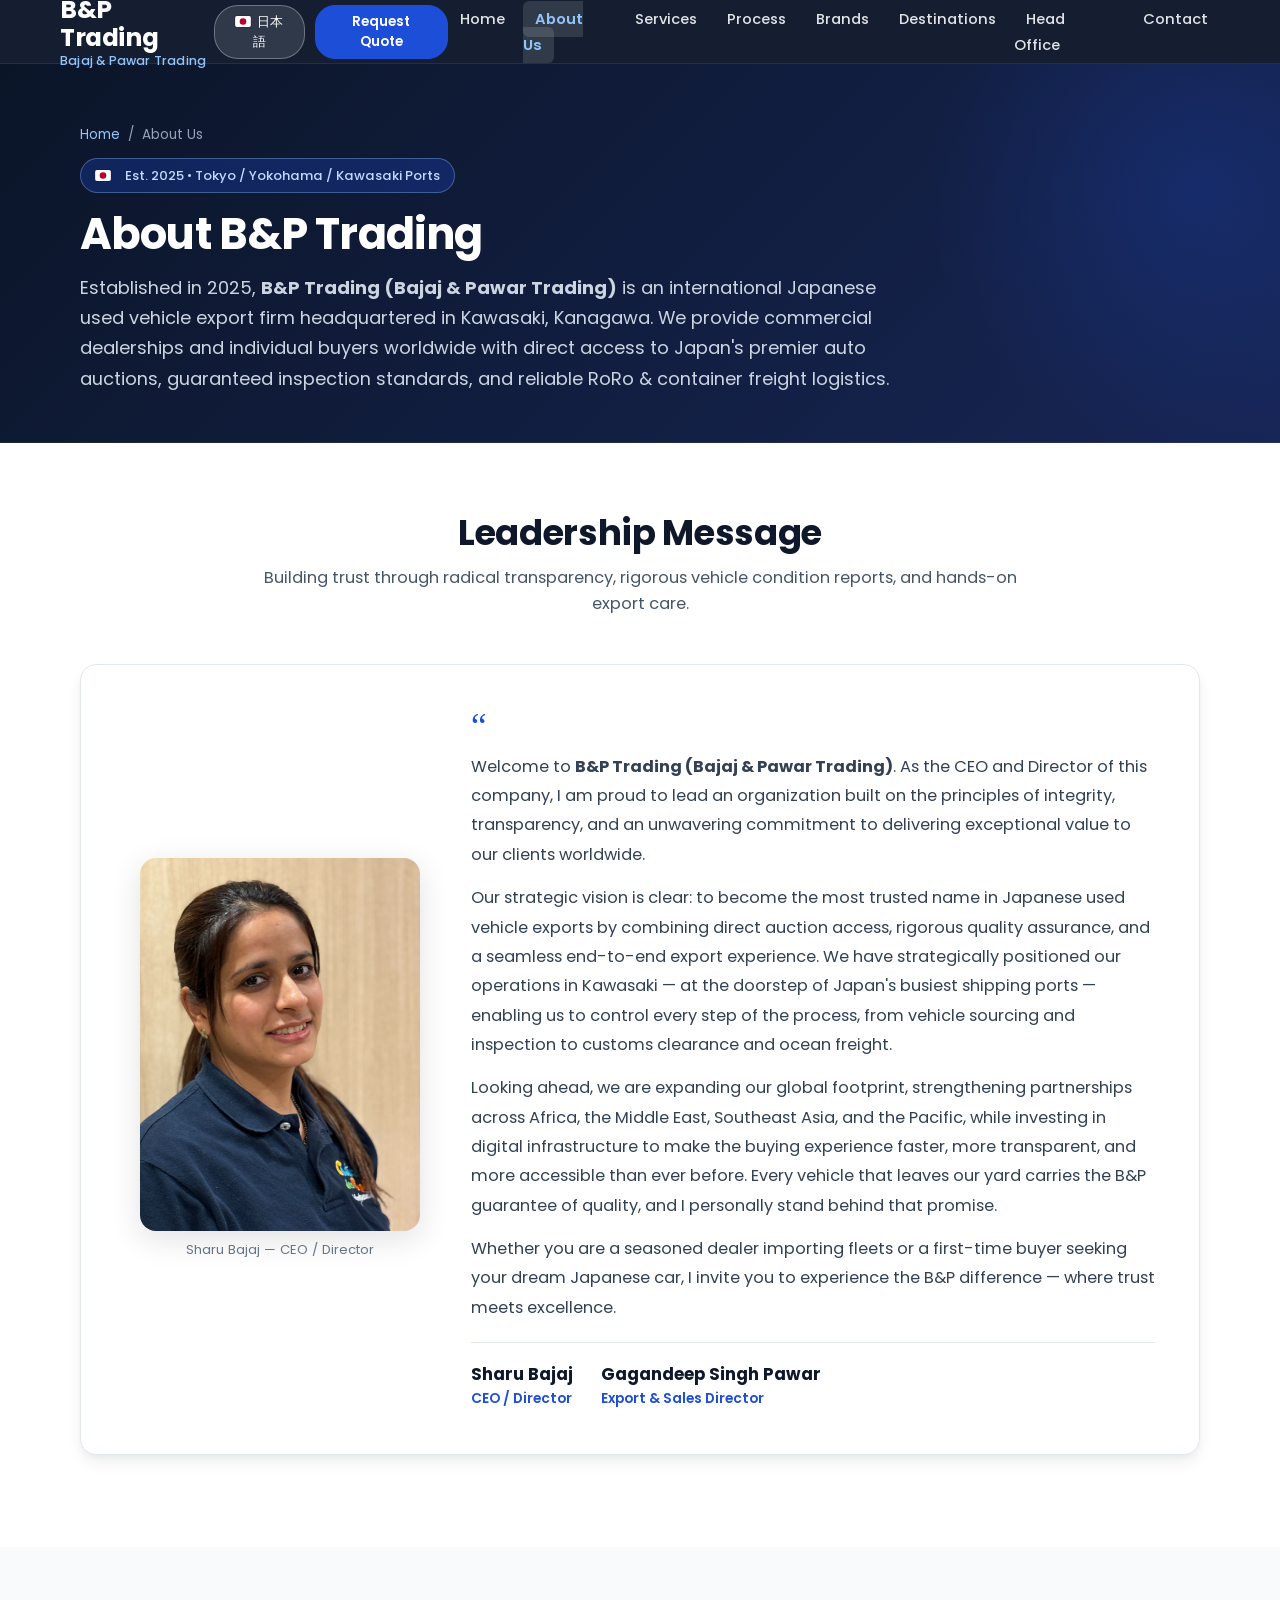
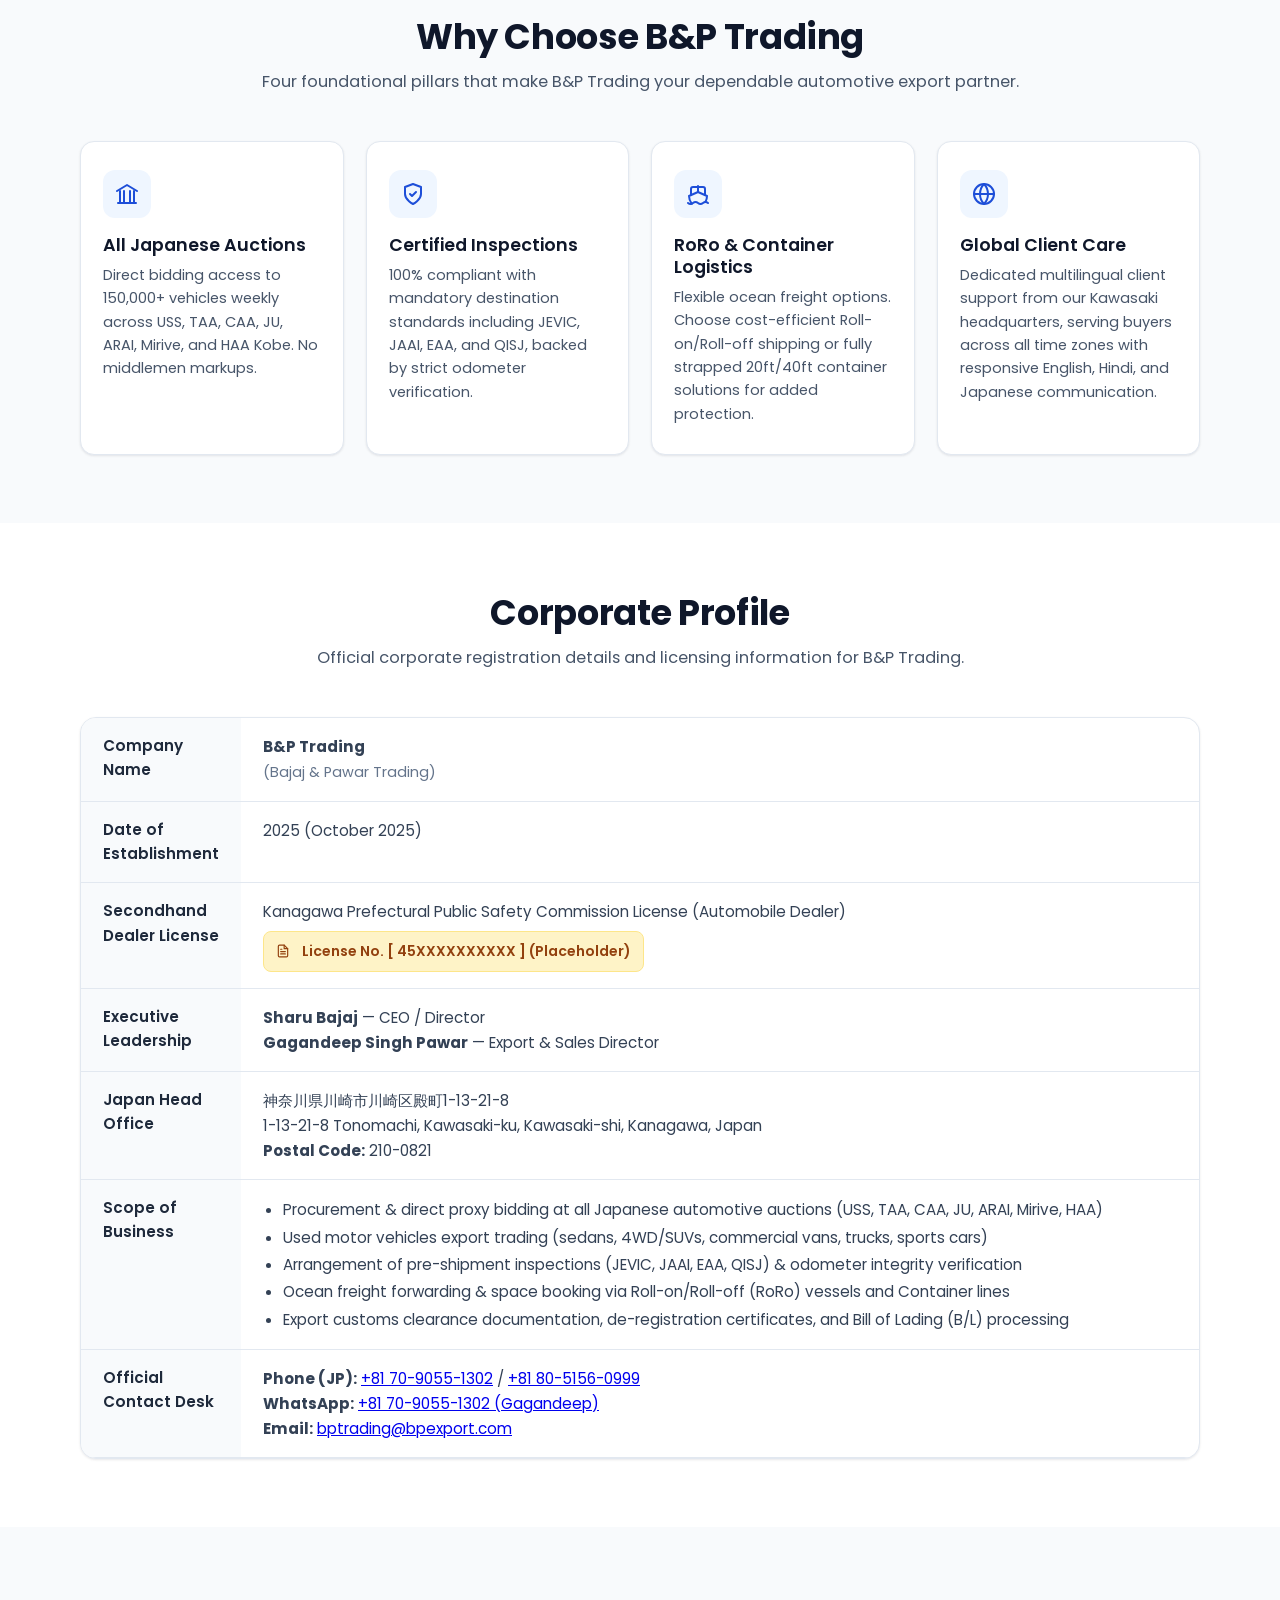
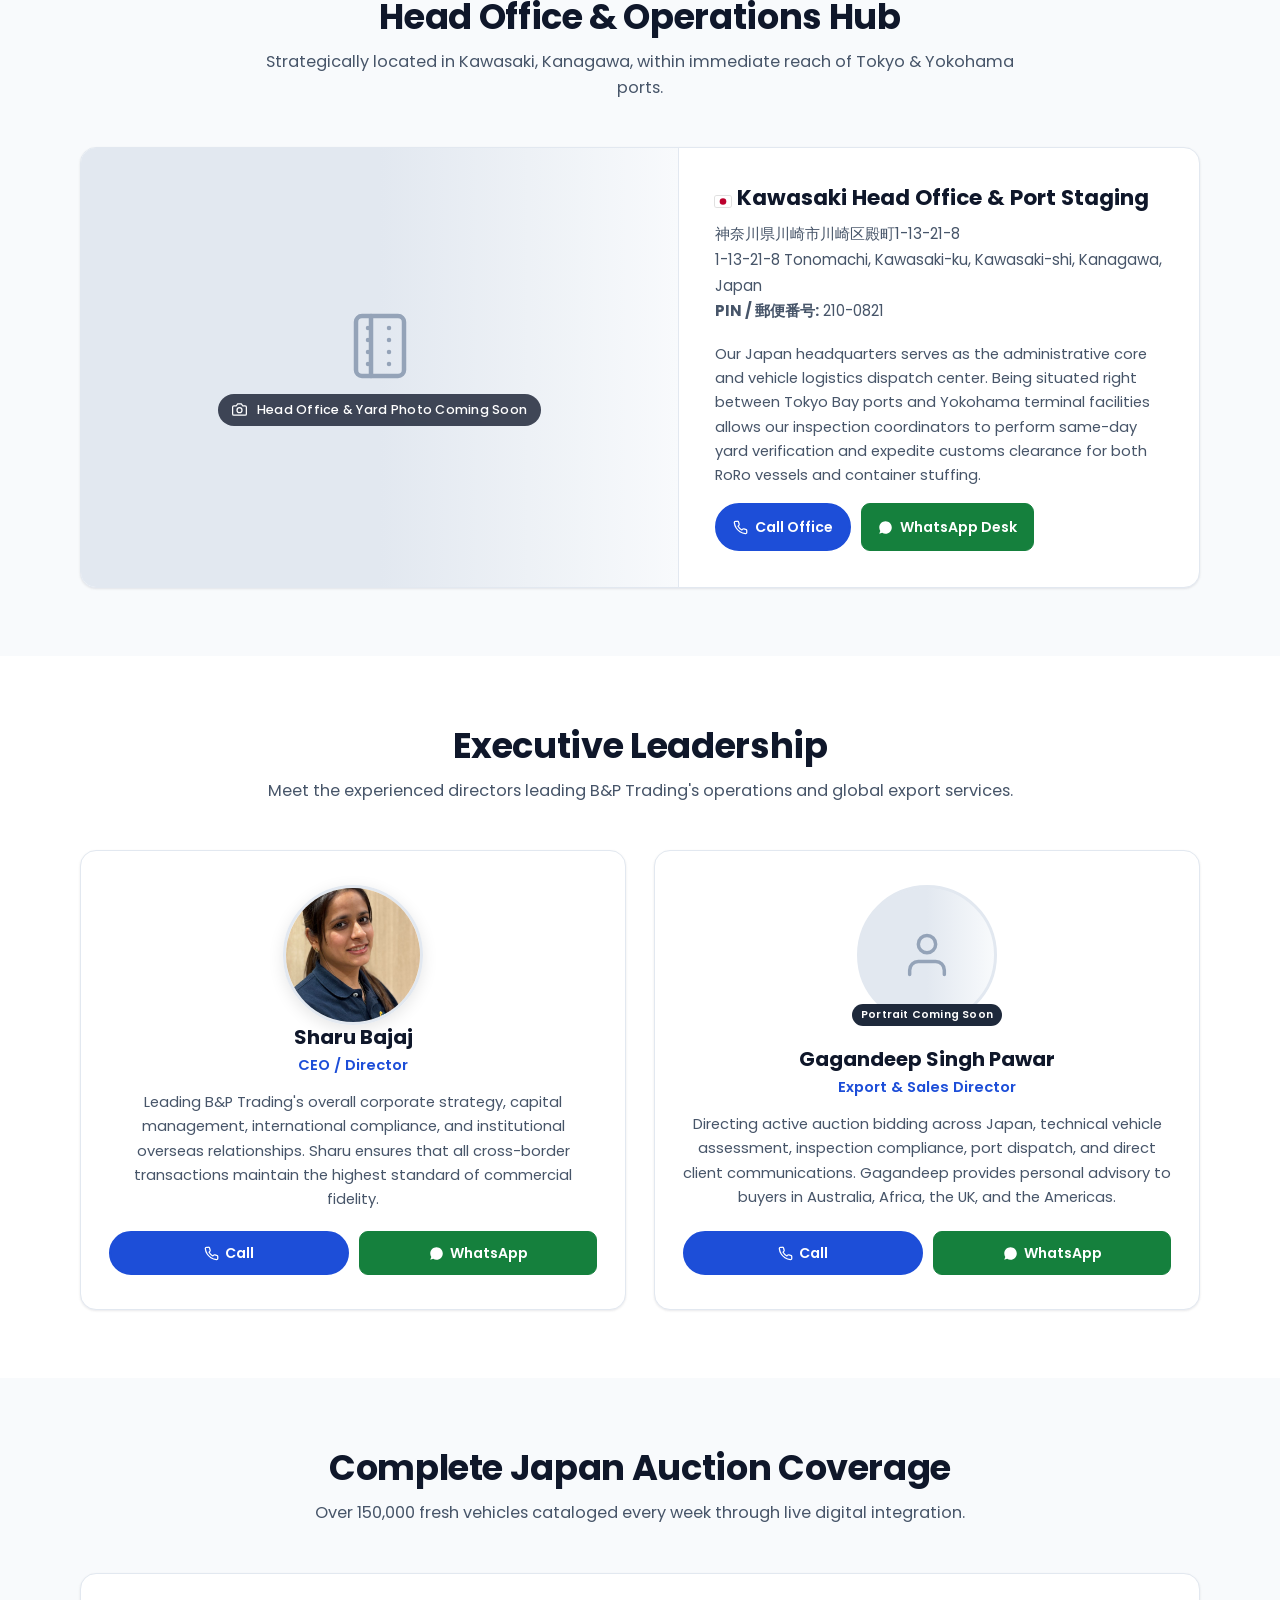
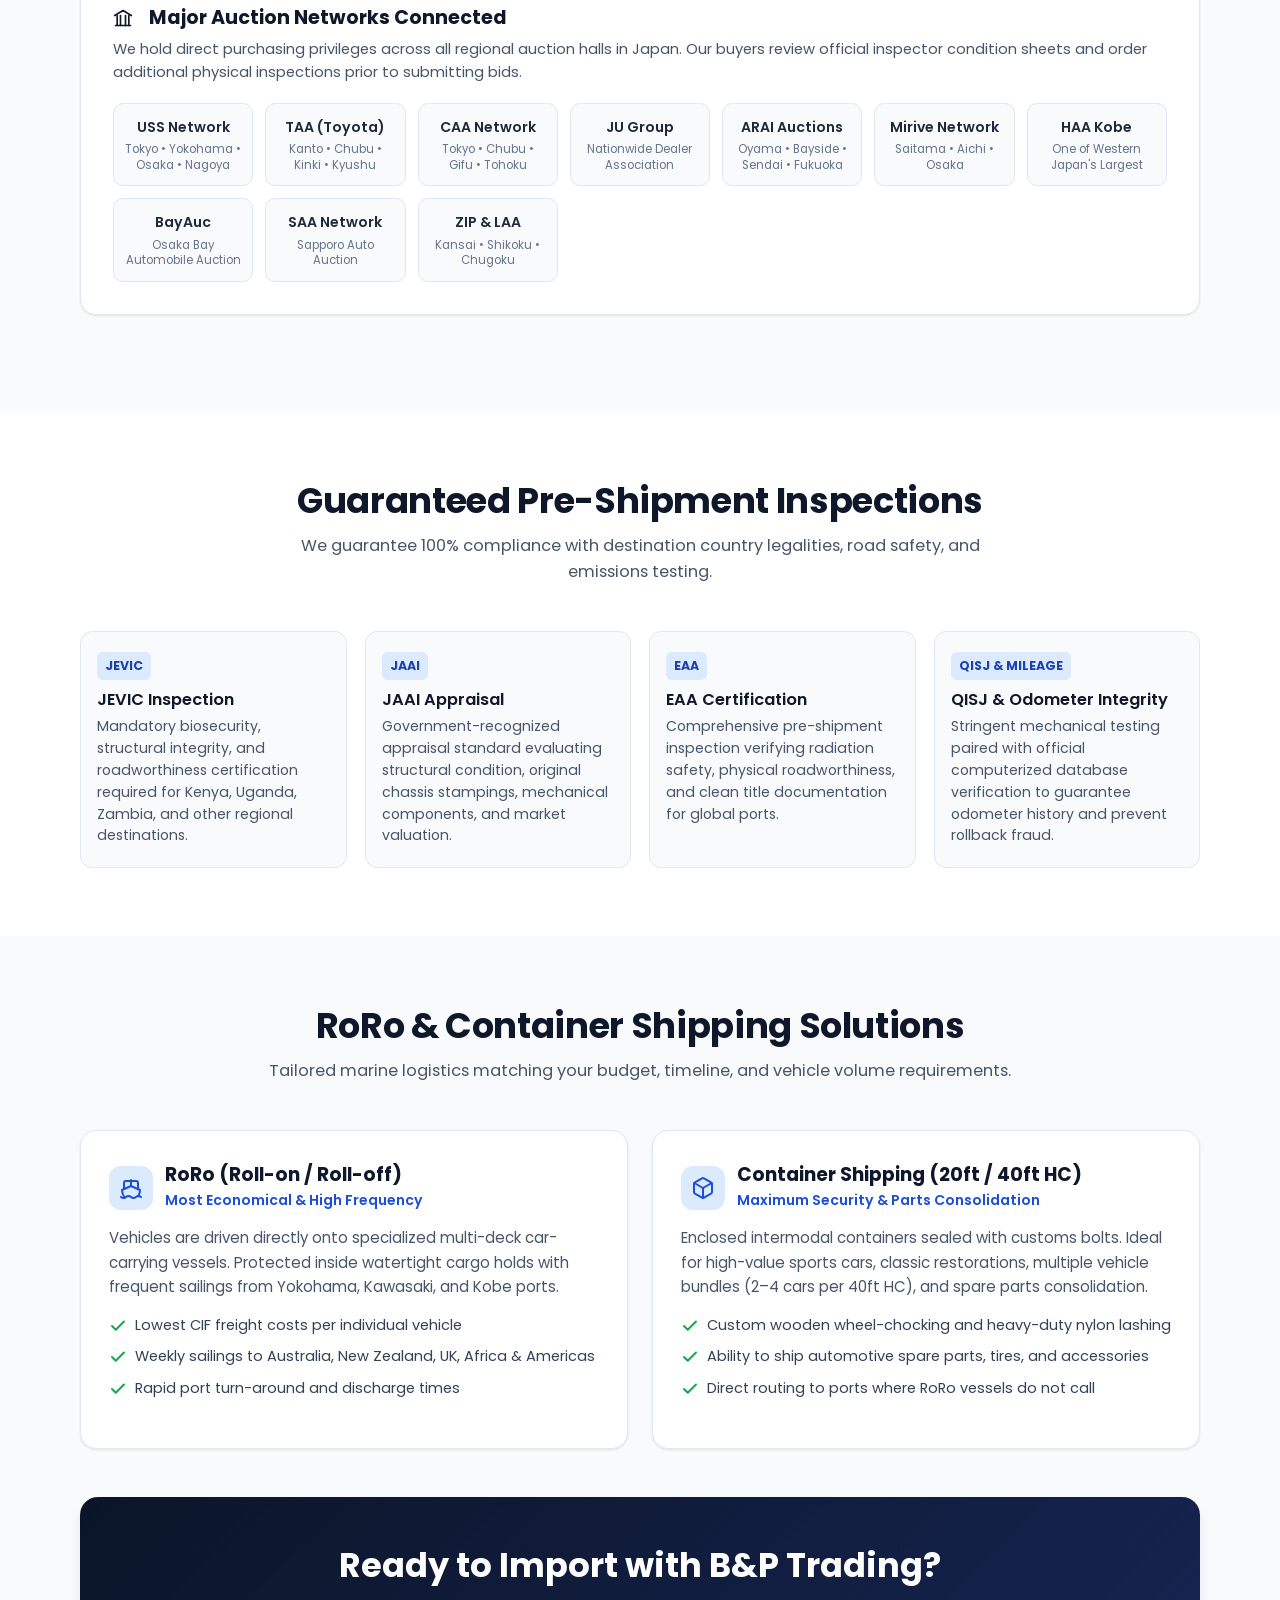
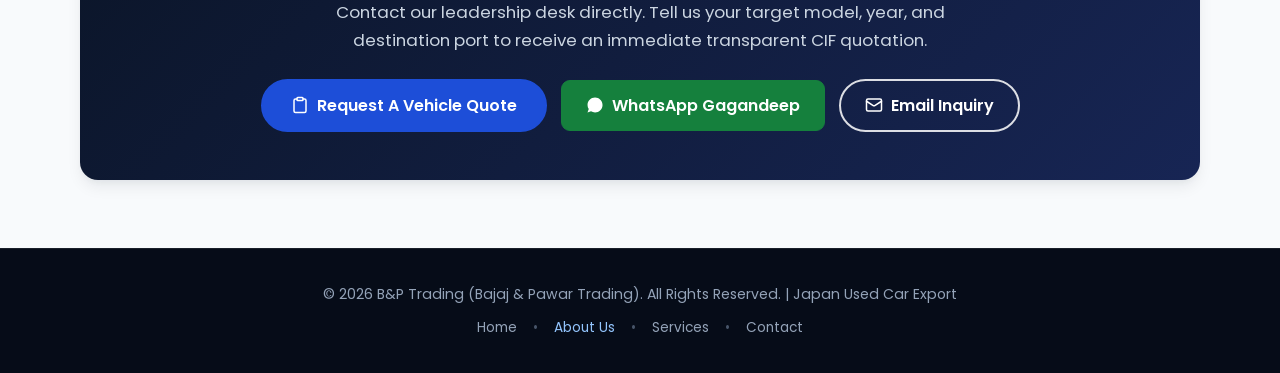
==== commit 272a228e: "feat: executive UI revamp for quote modal, vehicle showcase, and contact suite - Revamp 'Request a V" ====
--- a/about.html
+++ b/about.html
@@ -1,11 +1,19 @@
 <!DOCTYPE html>
 <html lang="en">
 <head>
+  <!-- Google Tag Manager -->
+  <script>(function(w,d,s,l,i){w[l]=w[l]||[];w[l].push({'gtm.start':
+  new Date().getTime(),event:'gtm.js'});var f=d.getElementsByTagName(s)[0],
+  j=d.createElement(s),dl=l!='dataLayer'?'&l='+l:'';j.async=true;j.src=
+  'https://www.googletagmanager.com/gtm.js?id='+i+dl;f.parentNode.insertBefore(j,f);
+  })(window,document,'script','dataLayer','GTM-KPHV3GH4');</script>
+  <!-- End Google Tag Manager -->
+
   <meta charset="UTF-8" />
   <meta name="viewport" content="width=device-width, initial-scale=1.0" />
   <meta name="google-site-verification" content="OaAutCWjm0_EndOxhq3U1lWIgVWbkQNVkM3wy21FwkQ" />
   <title>About Us | B&P Trading (Bajaj & Pawar Trading) - Japan Used Car Export</title>
-  <meta name="description" content="Learn about B&P Trading (Bajaj & Pawar Trading), established in 2025. Direct access to all Japan auto auctions, full pre-shipment inspections (JEVIC, JAAI, EAA), RoRo & container shipping with offices in Japan and Australia." />
+  <meta name="description" content="Learn about B&P Trading (Bajaj & Pawar Trading), established in 2025. Direct access to all Japan auto auctions, full pre-shipment inspections (JEVIC, JAAI, EAA), RoRo & container shipping from our Japan headquarters." />
   
   <link rel="preconnect" href="https://fonts.googleapis.com">
   <link rel="preconnect" href="https://fonts.gstatic.com" crossorigin>
@@ -14,6 +22,10 @@
   <link rel="stylesheet" href="style.css" />
 </head>
 <body>
+<!-- Google Tag Manager (noscript) -->
+<noscript><iframe src="https://www.googletagmanager.com/ns.html?id=GTM-KPHV3GH4"
+height="0" width="0" style="display:none;visibility:hidden"></iframe></noscript>
+<!-- End Google Tag Manager (noscript) -->
 
 <!-- Backdrop Overlay for Mobile Drawer -->
 <div class="nav-backdrop" id="nav-backdrop" onclick="toggleNav()" aria-hidden="true"></div>
@@ -26,7 +38,9 @@
         <span class="logo-main">B&P Trading</span>
         <span class="logo-sub">Bajaj & Pawar Trading</span>
       </div>
-      <button class="drawer-close-btn" id="drawer-close-btn" onclick="toggleNav()" aria-label="Close menu">✕</button>
+      <button class="drawer-close-btn" id="drawer-close-btn" onclick="toggleNav()" aria-label="Close menu">
+        <svg width="18" height="18" viewBox="0 0 24 24" fill="none" stroke="currentColor" stroke-width="2.2" stroke-linecap="round" stroke-linejoin="round" aria-hidden="true"><line x1="18" y1="6" x2="6" y2="18"></line><line x1="6" y1="6" x2="18" y2="18"></line></svg>
+      </button>
     </div>
     <ul class="drawer-menu">
       <li style="--i: 1;">
@@ -67,8 +81,8 @@
       </li>
       <li style="--i: 7;">
         <a href="index.html#offices" onclick="closeNav()">
-          <span class="en">Offices</span>
-          <span class="jp">事業所</span>
+          <span class="en">Head Office</span>
+          <span class="jp">本社案内</span>
         </a>
       </li>
       <li style="--i: 8;">
@@ -81,15 +95,18 @@
   </div>
 
   <div class="nav-drawer-footer">
-    <button class="btn btn-quote-action" onclick="openQuoteModal(); closeNav();" style="width: 100%;">
-      <span class="en">📋 Request A Quote</span>
-      <span class="jp">📋 お見積もり依頼</span>
+    <button class="btn btn-quote-action" onclick="openQuoteModal(); closeNav();" style="width: 100%; display: inline-flex; align-items: center; justify-content: center; gap: 8px;">
+      <svg width="16" height="16" viewBox="0 0 24 24" fill="none" stroke="currentColor" stroke-width="2" stroke-linecap="round" stroke-linejoin="round" aria-hidden="true"><path d="M16 4h2a2 2 0 0 1 2 2v14a2 2 0 0 1-2 2H6a2 2 0 0 1-2-2V6a2 2 0 0 1 2-2h2"></path><rect x="8" y="2" width="8" height="4" rx="1" ry="1"></rect></svg>
+      <span class="en">Request A Quote</span>
+      <span class="jp">お見積もり依頼</span>
     </button>
-    <a href="https://wa.me/817090551302" class="btn btn-contact-wa" target="_blank" rel="noopener" style="width: 100%;">
-      💬 WhatsApp (Gagandeep)
+    <a href="https://wa.me/817090551302" class="btn btn-contact-wa" target="_blank" rel="noopener" style="width: 100%; display: inline-flex; align-items: center; justify-content: center; gap: 8px;">
+      <svg width="16" height="16" viewBox="0 0 24 24" fill="currentColor" aria-hidden="true"><path d="M17.472 14.382c-.301-.15-1.78-.878-2.056-.979-.275-.1-.476-.15-.677.15-.201.3-.778.979-.954 1.179-.175.201-.351.226-.652.075-.301-.15-1.271-.469-2.42-1.494-.894-.798-1.498-1.784-1.674-2.085-.176-.301-.019-.464.132-.614.136-.135.301-.351.452-.527.15-.175.201-.3.301-.501.101-.2.051-.376-.025-.526-.076-.15-.678-1.635-.93-2.24-.244-.588-.493-.508-.677-.517-.175-.009-.376-.009-.577-.009-.201 0-.527.075-.803.376s-1.054 1.03-1.054 2.512 1.079 2.914 1.23 3.115c.15.201 2.124 3.243 5.145 4.548.718.31 1.279.496 1.716.634.722.23 1.379.198 1.9.12.58-.088 1.78-.727 2.03-1.43.251-.703.251-1.305.176-1.43-.075-.126-.276-.201-.577-.351zM12.04 2C6.52 2 2.03 6.49 2.03 12.01c0 1.98.58 3.86 1.63 5.46L2 22l4.67-1.63c1.55.97 3.35 1.51 5.37 1.51 5.52 0 10.01-4.49 10.01-10.01C22.05 6.49 17.56 2 12.04 2z"/></svg>
+      <span>WhatsApp (Gagandeep)</span>
     </a>
-    <a href="tel:+817090551302" class="btn btn-primary" style="width: 100%;">
-      📞 +81 70-9055-1302
+    <a href="tel:+817090551302" class="btn btn-primary" style="width: 100%; display: inline-flex; align-items: center; justify-content: center; gap: 8px;">
+      <svg width="16" height="16" viewBox="0 0 24 24" fill="none" stroke="currentColor" stroke-width="2" stroke-linecap="round" stroke-linejoin="round" aria-hidden="true"><path d="M22 16.92v3a2 2 0 0 1-2.18 2 19.79 19.79 0 0 1-8.63-3.07 19.5 19.5 0 0 1-6-6 19.79 19.79 0 0 1-3.07-8.67A2 2 0 0 1 4.11 2h3a2 2 0 0 1 2 1.72 12.84 12.84 0 0 0 .7 2.81 2 2 0 0 1-.45 2.11L8.09 9.91a16 16 0 0 0 6 6l1.27-1.27a2 2 0 0 1 2.11-.45 12.84 12.84 0 0 0 2.81.7A2 2 0 0 1 22 16.92z"></path></svg>
+      <span>+81 70-9055-1302</span>
     </a>
   </div>
 </aside>
@@ -106,7 +123,9 @@
     <div class="header-actions">
       <!-- Language Switcher Button -->
       <button class="btn-lang" onclick="toggleLanguage()" aria-label="Toggle language">
-        <span class="lang-text">🇯🇵 日本語</span>
+        <span class="lang-text">
+          <svg class="flag-icon-svg" width="16" height="11" viewBox="0 0 20 14" fill="none" aria-hidden="true" style="margin-right: 6px;"><rect width="20" height="14" fill="#ffffff"/><circle cx="10" cy="7" r="4.2" fill="#bc002d"/></svg>日本語
+        </span>
       </button>
 
       <!-- Desktop Request Quote Action -->
@@ -164,8 +183,8 @@
         </li>
         <li>
           <a href="index.html#offices">
-            <span class="en">Offices</span>
-            <span class="jp">事業所</span>
+            <span class="en">Head Office</span>
+            <span class="jp">本社案内</span>
           </a>
         </li>
         <li>
@@ -191,19 +210,19 @@
       </nav>
 
       <div class="hero-pill-badge">
-        <span>🇯🇵</span>
-        <span class="en">Est. 2025 • Tokyo / Yokohama / Kawasaki Ports & Australia</span>
-        <span class="jp">2025年設立 • 川崎・横浜・東京港拠点＆豪州ネットワーク</span>
+        <svg class="flag-icon-svg" width="16" height="11" viewBox="0 0 20 14" fill="none" aria-hidden="true" style="margin-right: 6px;"><rect width="20" height="14" fill="#ffffff"/><circle cx="10" cy="7" r="4.2" fill="#bc002d"/></svg>
+        <span class="en">Est. 2025 • Tokyo / Yokohama / Kawasaki Ports</span>
+        <span class="jp">2025年設立 • 川崎・横浜・東京港拠点</span>
       </div>
 
       <h1 class="en">About B&amp;P Trading</h1>
       <h1 class="jp">B&amp;P Trading 会社案内・私たちについて</h1>
 
       <p class="lead en">
-        Established in 2025, <strong>B&amp;P Trading (Bajaj &amp; Pawar Trading)</strong> is an international Japanese used vehicle export firm headquartered in Kawasaki, Kanagawa, with branch operations in Queensland, Australia. We provide commercial dealerships and individual buyers worldwide with direct access to Japan's premier auto auctions, guaranteed inspection standards, and reliable RoRo &amp; container freight logistics.
+        Established in 2025, <strong>B&amp;P Trading (Bajaj &amp; Pawar Trading)</strong> is an international Japanese used vehicle export firm headquartered in Kawasaki, Kanagawa. We provide commercial dealerships and individual buyers worldwide with direct access to Japan's premier auto auctions, guaranteed inspection standards, and reliable RoRo &amp; container freight logistics.
       </p>
       <p class="lead jp">
-        2025年設立の<strong>B&amp;P Trading（Bajaj &amp; Pawar Trading）</strong>は、神奈川県川崎市を日本本社、オーストラリア・クイーンズランド州を豪州拠点とする日本中古車輸出商社です。日本全国のオートオークション直結の仕入れネットワーク、国際基準に準拠した厳格な事前検査（JEVIC・JAAI・EAA等）、そして安全確実な海上輸送（RoRo船・コンテナ便）を通じて、世界中のお客様へ高品質な車両を安心と共にお届けします。
+        2025年設立の<strong>B&amp;P Trading（Bajaj &amp; Pawar Trading）</strong>は、神奈川県川崎市に本社を構える日本中古車輸出商社です。日本全国のオートオークション直結の仕入れネットワーク、国際基準に準拠した厳格な事前検査（JEVIC・JAAI・EAA等）、そして安全確実な海上輸送（RoRo船・コンテナ便）を通じて、世界中のお客様へ高品質な車両を安心と共にお届けします。
       </p>
     </div>
   </section>
@@ -221,17 +240,12 @@
       <div class="director-card">
         <!-- Skeleton Photo Placeholder for Directors -->
         <div class="director-portrait-col">
-          <div class="member-skeleton-avatar skeleton-shimmer" aria-hidden="true">
-            <svg class="member-avatar-icon" viewBox="0 0 24 24" fill="none" stroke="currentColor" stroke-width="1.6" stroke-linecap="round" stroke-linejoin="round">
-              <path d="M20 21v-2a4 4 0 0 0-4-4H8a4 4 0 0 0-4 4v2"></path>
-              <circle cx="12" cy="7" r="4"></circle>
-            </svg>
-            <span class="member-skeleton-badge en">Executive Photo</span>
-            <span class="member-skeleton-badge jp">役員写真 準備中</span>
-          </div>
-          <p style="font-size: 0.82rem; color: #64748b; text-align: center; margin-top: 4px;">
-            <span class="en">Official Portrait In Production</span>
-            <span class="jp">公式プロフィール写真 準備中</span>
+          <div style="width: 100%; max-width: 280px; margin: 0 auto;">
+            <img src="assets/photos/ceo.jpg" alt="Sharu Bajaj - CEO/Director, B&P Trading" width="280" height="350" loading="lazy" decoding="async" style="width: 100%; height: auto; border-radius: 16px; object-fit: cover; box-shadow: 0 8px 32px rgba(0,0,0,0.12);">
+          </div>
+          <p style="font-size: 0.82rem; color: #64748b; text-align: center; margin-top: 8px;">
+            <span class="en">Sharu Bajaj — CEO / Director</span>
+            <span class="jp">バジャイ シャル — 代表取締役 / CEO</span>
           </p>
         </div>
 
@@ -241,33 +255,39 @@
           
           <div class="en">
             <p>
-              Welcome to <strong>B&amp;P Trading (Bajaj &amp; Pawar Trading)</strong>. When we founded B&amp;P Trading in 2025, our mission was simple: eliminate the friction, opacity, and uncertainty often encountered when sourcing vehicles across international borders.
+              Welcome to <strong>B&amp;P Trading (Bajaj &amp; Pawar Trading)</strong>. As the CEO and Director of this company, I am proud to lead an organization built on the principles of integrity, transparency, and an unwavering commitment to delivering exceptional value to our clients worldwide.
             </p>
             <p>
-              Sourcing a vehicle from Japan should never be a gamble. Every vehicle we bid on undergoes meticulous physical inspection and auction sheet verification. With our operational hub positioned in Kawasaki—directly adjacent to the Tokyo and Yokohama shipping ports—we maintain physical control over vehicle delivery, pre-shipment inspections (JEVIC, JAAI, EAA, QISJ), and ocean freight arrangements.
+              Our strategic vision is clear: to become the most trusted name in Japanese used vehicle exports by combining direct auction access, rigorous quality assurance, and a seamless end-to-end export experience. We have strategically positioned our operations in Kawasaki — at the doorstep of Japan's busiest shipping ports — enabling us to control every step of the process, from vehicle sourcing and inspection to customs clearance and ocean freight.
             </p>
             <p>
-              Whether you are an established dealership importing fleets each month or a private client acquiring a dream Japanese car, our promise is absolute integrity, transparent CIF costs, and tireless dedication to your satisfaction.
+              Looking ahead, we are expanding our global footprint, strengthening partnerships across Africa, the Middle East, Southeast Asia, and the Pacific, while investing in digital infrastructure to make the buying experience faster, more transparent, and more accessible than ever before. Every vehicle that leaves our yard carries the B&amp;P guarantee of quality, and I personally stand behind that promise.
+            </p>
+            <p>
+              Whether you are a seasoned dealer importing fleets or a first-time buyer seeking your dream Japanese car, I invite you to experience the B&amp;P difference — where trust meets excellence.
             </p>
           </div>
 
           <div class="jp">
             <p>
-              B&amp;P Trading（Bajaj &amp; Pawar Trading）の公式ページにお越しいただき、心より御礼申し上げます。当社は2025年、『国境を越えた中古車売買における不透明さと不安を解消し、安心できる国際取引を実現する』という強い志のもと設立されました。
+              B&amp;P Trading（Bajaj &amp; Pawar Trading）のウェブサイトにお越しいただき、誠にありがとうございます。代表取締役として、誠実さ、透明性、そしてお客様への卓越した価値提供を経営の柱に据えた企業運営に全力を注いでおります。
             </p>
             <p>
-              日本からの中古車仕入れは、決して賭けであってはなりません。当社では出品票の精査はもちろん、日本全国の主要オークションでの実車確認、公認第三者機関（JEVIC、JAAI、EAA、QISJ等）による輸出前検査、そして東京・横浜港に近接する川崎拠点を活かした迅速な船積み手続きまで、全プロセスに責任を持って対応しております。
+              当社の経営戦略は明確です。日本全国のオートオークションへの直接アクセス、厳格な品質管理体制、そしてワンストップの輸出サービスを通じて、日本中古車輸出において最も信頼されるブランドとなることです。川崎市に本社を構え、東京港・横浜港に近接する立地を活かし、車両の仕入れから検査、通関、海上輸送に至るすべてのプロセスを自社管理しています。
             </p>
             <p>
-              毎月定期的に複数台を仕入れられる海外法人ディーラー様から、特別な一台をお求めの個人のお客様まで、誠実かつ透明性の高い取引をお約束いたします。
+              今後はアフリカ、中東、東南アジア、太平洋地域へのネットワーク拡大を推進するとともに、デジタルインフラへの投資によりお客様の購入体験をより迅速かつ透明なものへと進化させてまいります。当社から出荷されるすべての車両には、B&amp;P Tradingの品質保証が付帯されており、私自身がその約束の責任を担っております。
+            </p>
+            <p>
+              定期的にフリートを仕入れられるディーラー様から、特別な一台をお探しの個人のお客様まで、信頼と品質のB&amp;Pの違いをぜひご体験ください。
             </p>
           </div>
 
           <div class="director-signatures">
             <div class="director-sig-item">
               <span class="sig-name">Sharu Bajaj</span>
-              <span class="sig-title en">General Director</span>
-              <span class="sig-title jp">総括代表</span>
+              <span class="sig-title en">CEO / Director</span>
+              <span class="sig-title jp">代表取締役 / CEO</span>
             </div>
             <div class="director-sig-item">
               <span class="sig-name">Gagandeep Singh Pawar</span>
@@ -287,13 +307,15 @@
         <h2 class="en">Why Choose B&amp;P Trading</h2>
         <h2 class="jp">当社の強み・選ばれる理由</h2>
         <p class="en">Four foundational pillars that make B&amp;P Trading your dependable automotive export partner.</p>
-        <p class="jp">確固たる仕入れ力、徹底した検査体制、多彩な輸送手段、そして日豪の安心サポート体制。</p>
+        <p class="jp">確固たる仕入れ力、徹底した検査体制、多彩な輸送手段、そしてグローバルな安心サポート体制。</p>
       </div>
 
       <div class="why-grid">
         <!-- Card 1: All Auctions -->
         <div class="why-card">
-          <div class="why-icon-box">🏛️</div>
+          <div class="why-icon-box">
+            <svg width="24" height="24" viewBox="0 0 24 24" fill="none" stroke="currentColor" stroke-width="2" stroke-linecap="round" stroke-linejoin="round" aria-hidden="true"><path d="M3 21h18"></path><path d="M5 21V9"></path><path d="M19 21V9"></path><path d="M9 21V9"></path><path d="M15 21V9"></path><path d="M2 9l10-6 10 6"></path></svg>
+          </div>
           <h3 class="en">All Japanese Auctions</h3>
           <h3 class="jp">全オートオークション対応</h3>
           <p class="en">
@@ -306,7 +328,9 @@
 
         <!-- Card 2: All Inspections -->
         <div class="why-card">
-          <div class="why-icon-box">🛡️</div>
+          <div class="why-icon-box">
+            <svg width="24" height="24" viewBox="0 0 24 24" fill="none" stroke="currentColor" stroke-width="2" stroke-linecap="round" stroke-linejoin="round" aria-hidden="true"><path d="M12 22s8-4 8-10V5l-8-3-8 3v7c0 6 8 10 8 10z"></path><path d="m9 12 2 2 4-4"></path></svg>
+          </div>
           <h3 class="en">Certified Inspections</h3>
           <h3 class="jp">厳格な全検査基準に対応</h3>
           <p class="en">
@@ -319,7 +343,9 @@
 
         <!-- Card 3: RoRo & Container -->
         <div class="why-card">
-          <div class="why-icon-box">🚢</div>
+          <div class="why-icon-box">
+            <svg width="24" height="24" viewBox="0 0 24 24" fill="none" stroke="currentColor" stroke-width="2" stroke-linecap="round" stroke-linejoin="round" aria-hidden="true"><path d="M2 21c.6.5 1.2 1 2.5 1 2.5 0 2.5-2 5-2 1.3 0 1.9.5 2.5 1 .6.5 1.2 1 2.5 1 2.5 0 2.5-2 5-2 1.3 0 1.9.5 2.5 1"></path><path d="M19.38 20A11.6 11.6 0 0 0 21 14l-9-4-9 4c0 2.9.94 5.34 2.81 7.76"></path><path d="M19 13V7a2 2 0 0 0-2-2H7a2 2 0 0 0-2 2v6"></path><path d="M12 10V4"></path></svg>
+          </div>
           <h3 class="en">RoRo &amp; Container Logistics</h3>
           <h3 class="jp">RoRo船・コンテナ便対応</h3>
           <p class="en">
@@ -330,16 +356,18 @@
           </p>
         </div>
 
-        <!-- Card 4: Dual Hub -->
+        <!-- Card 4: Global Client Care -->
         <div class="why-card">
-          <div class="why-icon-box">🌏</div>
-          <h3 class="en">Dual-Hub Operational Care</h3>
-          <h3 class="jp">日豪二拠点の安心サポート</h3>
+          <div class="why-icon-box">
+            <svg width="24" height="24" viewBox="0 0 24 24" fill="none" stroke="currentColor" stroke-width="2" stroke-linecap="round" stroke-linejoin="round" aria-hidden="true"><circle cx="12" cy="12" r="10"></circle><path d="M12 2a14.5 14.5 0 0 0 0 20 14.5 14.5 0 0 0 0-20"></path><path d="M2 12h20"></path></svg>
+          </div>
+          <h3 class="en">Global Client Care</h3>
+          <h3 class="jp">世界対応のカスタマーケア</h3>
           <p class="en">
-            Physical auction and port operations in Kawasaki, Japan, paired with dedicated English client care and administration from Australia.
+            Dedicated multilingual client support from our Kawasaki headquarters, serving buyers across all time zones with responsive English, Hindi, and Japanese communication.
           </p>
           <p class="jp">
-            川崎本社による日本国内の現車確認・港湾物流と、オーストラリア拠点による英語・時差対応の連携でスムーズなお取引をお約束します。
+            川崎本社から英語・ヒンディー語・日本語でのマルチリンガルサポートを提供し、全時間帯のお客様に迅速に対応いたします。
           </p>
         </div>
       </div>
@@ -390,7 +418,7 @@
                   <span class="jp">神奈川県公安委員会許可（自動車商）</span>
                 </div>
                 <div class="license-pill">
-                  <span>📜</span>
+                  <svg width="14" height="14" viewBox="0 0 24 24" fill="none" stroke="currentColor" stroke-width="2" stroke-linecap="round" stroke-linejoin="round" aria-hidden="true" style="display: inline-block; vertical-align: -2px; margin-right: 4px;"><path d="M14 2H6a2 2 0 0 0-2 2v16a2 2 0 0 0 2 2h12a2 2 0 0 0 2-2V8z"></path><polyline points="14 2 14 8 20 8"></polyline><line x1="16" y1="13" x2="8" y2="13"></line><line x1="16" y1="17" x2="8" y2="17"></line><polyline points="10 9 9 9 8 9"></polyline></svg>
                   <span class="en">License No. [ 45XXXXXXXXXX ] (Placeholder)</span>
                   <span class="jp">古物商許可 第XXXXXXXXXXXX号（申請中・プレースホルダー）</span>
                 </div>
@@ -402,7 +430,7 @@
                 <span class="jp">役員・代表者</span>
               </th>
               <td>
-                <strong>Sharu Bajaj</strong> — <span class="en">General Director</span><span class="jp">総括代表</span><br>
+                <strong>Sharu Bajaj</strong> — <span class="en">CEO / Director</span><span class="jp">代表取締役 / CEO</span><br>
                 <strong>Gagandeep Singh Pawar</strong> — <span class="en">Export &amp; Sales Director</span><span class="jp">輸出・営業統括</span>
               </td>
             </tr>
@@ -415,16 +443,6 @@
                 神奈川県川崎市川崎区殿町1-13-21-8<br>
                 1-13-21-8 Tonomachi, Kawasaki-ku, Kawasaki-shi, Kanagawa, Japan<br>
                 <strong>Postal Code:</strong> 210-0821
-              </td>
-            </tr>
-            <tr>
-              <th scope="row">
-                <span class="en">Australia Branch Office</span>
-                <span class="jp">オーストラリア支店</span>
-              </th>
-              <td>
-                27/89 Northquarter Drive, Murrumba Downs, QLD, Australia<br>
-                <strong>Postal Code:</strong> 4503
               </td>
             </tr>
             <tr>
@@ -465,7 +483,7 @@
               <td>
                 <strong>Phone (JP):</strong> <a href="tel:+817090551302">+81 70-9055-1302</a> / <a href="tel:+818051560999">+81 80-5156-0999</a><br>
                 <strong>WhatsApp:</strong> <a href="https://wa.me/817090551302" target="_blank" rel="noopener">+81 70-9055-1302 (Gagandeep)</a><br>
-                <strong>Email:</strong> <a href="mailto:bptrading202510@gmail.com">bptrading202510@gmail.com</a>
+                <strong>Email:</strong> <a href="mailto:bptrading@bpexport.com">bptrading@bpexport.com</a>
               </td>
             </tr>
           </tbody>
@@ -500,7 +518,7 @@
             <line x1="15" y1="18" x2="15.01" y2="18"></line>
           </svg>
           <div class="skeleton-label-tag">
-            <span>📷</span>
+            <svg width="15" height="15" viewBox="0 0 24 24" fill="none" stroke="currentColor" stroke-width="2" stroke-linecap="round" stroke-linejoin="round" aria-hidden="true" style="display: inline-block; vertical-align: -2px; margin-right: 4px;"><path d="M23 19a2 2 0 0 1-2 2H3a2 2 0 0 1-2-2V8a2 2 0 0 1 2-2h4l2-3h6l2 3h4a2 2 0 0 1 2 2z"></path><circle cx="12" cy="13" r="4"></circle></svg>
             <span class="en">Head Office &amp; Yard Photo Coming Soon</span>
             <span class="jp">川崎本社・ヤード写真 準備中</span>
           </div>
@@ -508,8 +526,8 @@
 
         <!-- Office Details -->
         <div class="office-skeleton-info">
-          <h3 class="en">🇯🇵 Kawasaki Head Office &amp; Port Staging</h3>
-          <h3 class="jp">🇯🇵 川崎本社・港湾ロジスティクス拠点</h3>
+          <h3 class="en"><svg class="flag-icon-svg" width="16" height="11" viewBox="0 0 20 14" fill="none" aria-hidden="true" style="margin-right: 6px;"><rect width="20" height="14" fill="#ffffff"/><circle cx="10" cy="7" r="4.2" fill="#bc002d"/></svg>Kawasaki Head Office &amp; Port Staging</h3>
+          <h3 class="jp"><svg class="flag-icon-svg" width="16" height="11" viewBox="0 0 20 14" fill="none" aria-hidden="true" style="margin-right: 6px;"><rect width="20" height="14" fill="#ffffff"/><circle cx="10" cy="7" r="4.2" fill="#bc002d"/></svg>川崎本社・港湾ロジスティクス拠点</h3>
           
           <address>
             神奈川県川崎市川崎区殿町1-13-21-8<br>
@@ -525,11 +543,13 @@
           </p>
 
           <div style="display: flex; gap: 10px; flex-wrap: wrap;">
-            <a href="tel:+817090551302" class="btn btn-primary" style="padding: 8px 16px; font-size: 0.88rem;">
-              📞 Call Office
+            <a href="tel:+818051560999" class="btn btn-primary" style="padding: 8px 16px; font-size: 0.88rem; display: inline-flex; align-items: center; gap: 7px;">
+              <svg width="15" height="15" viewBox="0 0 24 24" fill="none" stroke="currentColor" stroke-width="2" stroke-linecap="round" stroke-linejoin="round" aria-hidden="true"><path d="M22 16.92v3a2 2 0 0 1-2.18 2 19.79 19.79 0 0 1-8.63-3.07 19.5 19.5 0 0 1-6-6 19.79 19.79 0 0 1-3.07-8.67A2 2 0 0 1 4.11 2h3a2 2 0 0 1 2 1.72 12.84 12.84 0 0 0 .7 2.81 2 2 0 0 1-.45 2.11L8.09 9.91a16 16 0 0 0 6 6l1.27-1.27a2 2 0 0 1 2.11-.45 12.84 12.84 0 0 0 2.81.7A2 2 0 0 1 22 16.92z"></path></svg>
+              <span>Call Office</span>
             </a>
-            <a href="https://wa.me/817090551302" class="btn btn-contact-wa" target="_blank" rel="noopener" style="padding: 8px 16px; font-size: 0.88rem;">
-              💬 WhatsApp Desk
+            <a href="https://wa.me/818051560999" class="btn btn-contact-wa" target="_blank" rel="noopener" style="padding: 8px 16px; font-size: 0.88rem; display: inline-flex; align-items: center; gap: 7px;">
+              <svg width="15" height="15" viewBox="0 0 24 24" fill="currentColor" aria-hidden="true"><path d="M17.472 14.382c-.301-.15-1.78-.878-2.056-.979-.275-.1-.476-.15-.677.15-.201.3-.778.979-.954 1.179-.175.201-.351.226-.652.075-.301-.15-1.271-.469-2.42-1.494-.894-.798-1.498-1.784-1.674-2.085-.176-.301-.019-.464.132-.614.136-.135.301-.351.452-.527.15-.175.201-.3.301-.501.101-.2.051-.376-.025-.526-.076-.15-.678-1.635-.93-2.24-.244-.588-.493-.508-.677-.517-.175-.009-.376-.009-.577-.009-.201 0-.527.075-.803.376s-1.054 1.03-1.054 2.512 1.079 2.914 1.23 3.115c.15.201 2.124 3.243 5.145 4.548.718.31 1.279.496 1.716.634.722.23 1.379.198 1.9.12.58-.088 1.78-.727 2.03-1.43.251-.703.251-1.305.176-1.43-.075-.126-.276-.201-.577-.351zM12.04 2C6.52 2 2.03 6.49 2.03 12.01c0 1.98.58 3.86 1.63 5.46L2 22l4.67-1.63c1.55.97 3.35 1.51 5.37 1.51 5.52 0 10.01-4.49 10.01-10.01C22.05 6.49 17.56 2 12.04 2z"/></svg>
+              <span>WhatsApp Desk</span>
             </a>
           </div>
         </div>
@@ -550,18 +570,13 @@
       <div class="team-grid">
         <!-- Member 1: Sharu Bajaj -->
         <div class="member-card">
-          <div class="member-skeleton-avatar skeleton-shimmer">
-            <svg class="member-avatar-icon" viewBox="0 0 24 24" fill="none" stroke="currentColor" stroke-width="1.6" stroke-linecap="round" stroke-linejoin="round" aria-hidden="true">
-              <path d="M20 21v-2a4 4 0 0 0-4-4H8a4 4 0 0 0-4 4v2"></path>
-              <circle cx="12" cy="7" r="4"></circle>
-            </svg>
-            <span class="member-skeleton-badge en">Portrait Coming Soon</span>
-            <span class="member-skeleton-badge jp">写真準備中</span>
+          <div style="width: 140px; height: 140px; border-radius: 50%; overflow: hidden; margin: 0 auto; border: 3px solid #e2e8f0; box-shadow: 0 4px 16px rgba(0,0,0,0.1);">
+            <img src="assets/photos/ceo.jpg" alt="Sharu Bajaj" width="140" height="140" loading="lazy" decoding="async" style="width: 100%; height: 100%; object-fit: cover;">
           </div>
 
           <h3 class="member-name">Sharu Bajaj</h3>
-          <p class="member-role en">General Director</p>
-          <p class="member-role jp">総括代表</p>
+          <p class="member-role en">CEO / Director</p>
+          <p class="member-role jp">代表取締役 / CEO</p>
 
           <p class="member-desc en">
             Leading B&amp;P Trading's overall corporate strategy, capital management, international compliance, and institutional overseas relationships. Sharu ensures that all cross-border transactions maintain the highest standard of commercial fidelity.
@@ -571,8 +586,13 @@
           </p>
 
           <div class="member-contact-actions">
-            <a href="mailto:bptrading202510@gmail.com" class="btn btn-outline" style="padding: 8px 18px; font-size: 0.88rem; width: 100%;">
-              ✉️ Contact Sharu
+            <a href="tel:+818051560999" class="btn btn-primary" style="padding: 8px 14px; font-size: 0.88rem; flex: 1; display: inline-flex; align-items: center; justify-content: center; gap: 6px;">
+              <svg width="15" height="15" viewBox="0 0 24 24" fill="none" stroke="currentColor" stroke-width="2" stroke-linecap="round" stroke-linejoin="round" aria-hidden="true"><path d="M22 16.92v3a2 2 0 0 1-2.18 2 19.79 19.79 0 0 1-8.63-3.07 19.5 19.5 0 0 1-6-6 19.79 19.79 0 0 1-3.07-8.67A2 2 0 0 1 4.11 2h3a2 2 0 0 1 2 1.72 12.84 12.84 0 0 0 .7 2.81 2 2 0 0 1-.45 2.11L8.09 9.91a16 16 0 0 0 6 6l1.27-1.27a2 2 0 0 1 2.11-.45 12.84 12.84 0 0 0 2.81.7A2 2 0 0 1 22 16.92z"></path></svg>
+              <span>Call</span>
+            </a>
+            <a href="https://wa.me/818051560999" class="btn btn-contact-wa" target="_blank" rel="noopener" style="padding: 8px 14px; font-size: 0.88rem; flex: 1; display: inline-flex; align-items: center; justify-content: center; gap: 6px;">
+              <svg width="15" height="15" viewBox="0 0 24 24" fill="currentColor" aria-hidden="true"><path d="M17.472 14.382c-.301-.15-1.78-.878-2.056-.979-.275-.1-.476-.15-.677.15-.201.3-.778.979-.954 1.179-.175.201-.351.226-.652.075-.301-.15-1.271-.469-2.42-1.494-.894-.798-1.498-1.784-1.674-2.085-.176-.301-.019-.464.132-.614.136-.135.301-.351.452-.527.15-.175.201-.3.301-.501.101-.2.051-.376-.025-.526-.076-.15-.678-1.635-.93-2.24-.244-.588-.493-.508-.677-.517-.175-.009-.376-.009-.577-.009-.201 0-.527.075-.803.376s-1.054 1.03-1.054 2.512 1.079 2.914 1.23 3.115c.15.201 2.124 3.243 5.145 4.548.718.31 1.279.496 1.716.634.722.23 1.379.198 1.9.12.58-.088 1.78-.727 2.03-1.43.251-.703.251-1.305.176-1.43-.075-.126-.276-.201-.577-.351zM12.04 2C6.52 2 2.03 6.49 2.03 12.01c0 1.98.58 3.86 1.63 5.46L2 22l4.67-1.63c1.55.97 3.35 1.51 5.37 1.51 5.52 0 10.01-4.49 10.01-10.01C22.05 6.49 17.56 2 12.04 2z"/></svg>
+              <span>WhatsApp</span>
             </a>
           </div>
         </div>
@@ -600,11 +620,13 @@
           </p>
 
           <div class="member-contact-actions">
-            <a href="https://wa.me/817090551302" class="btn btn-contact-wa" target="_blank" rel="noopener" style="padding: 8px 14px; font-size: 0.88rem; flex: 1;">
-              💬 WhatsApp
+            <a href="tel:+817090551302" class="btn btn-primary" style="padding: 8px 14px; font-size: 0.88rem; flex: 1; display: inline-flex; align-items: center; justify-content: center; gap: 6px;">
+              <svg width="15" height="15" viewBox="0 0 24 24" fill="none" stroke="currentColor" stroke-width="2" stroke-linecap="round" stroke-linejoin="round" aria-hidden="true"><path d="M22 16.92v3a2 2 0 0 1-2.18 2 19.79 19.79 0 0 1-8.63-3.07 19.5 19.5 0 0 1-6-6 19.79 19.79 0 0 1-3.07-8.67A2 2 0 0 1 4.11 2h3a2 2 0 0 1 2 1.72 12.84 12.84 0 0 0 .7 2.81 2 2 0 0 1-.45 2.11L8.09 9.91a16 16 0 0 0 6 6l1.27-1.27a2 2 0 0 1 2.11-.45 12.84 12.84 0 0 0 2.81.7A2 2 0 0 1 22 16.92z"></path></svg>
+              <span>Call</span>
             </a>
-            <a href="tel:+817090551302" class="btn btn-primary" style="padding: 8px 14px; font-size: 0.88rem; flex: 1;">
-              📞 Direct Call
+            <a href="https://wa.me/817090551302" class="btn btn-contact-wa" target="_blank" rel="noopener" style="padding: 8px 14px; font-size: 0.88rem; flex: 1; display: inline-flex; align-items: center; justify-content: center; gap: 6px;">
+              <svg width="15" height="15" viewBox="0 0 24 24" fill="currentColor" aria-hidden="true"><path d="M17.472 14.382c-.301-.15-1.78-.878-2.056-.979-.275-.1-.476-.15-.677.15-.201.3-.778.979-.954 1.179-.175.201-.351.226-.652.075-.301-.15-1.271-.469-2.42-1.494-.894-.798-1.498-1.784-1.674-2.085-.176-.301-.019-.464.132-.614.136-.135.301-.351.452-.527.15-.175.201-.3.301-.501.101-.2.051-.376-.025-.526-.076-.15-.678-1.635-.93-2.24-.244-.588-.493-.508-.677-.517-.175-.009-.376-.009-.577-.009-.201 0-.527.075-.803.376s-1.054 1.03-1.054 2.512 1.079 2.914 1.23 3.115c.15.201 2.124 3.243 5.145 4.548.718.31 1.279.496 1.716.634.722.23 1.379.198 1.9.12.58-.088 1.78-.727 2.03-1.43.251-.703.251-1.305.176-1.43-.075-.126-.276-.201-.577-.351zM12.04 2C6.52 2 2.03 6.49 2.03 12.01c0 1.98.58 3.86 1.63 5.46L2 22l4.67-1.63c1.55.97 3.35 1.51 5.37 1.51 5.52 0 10.01-4.49 10.01-10.01C22.05 6.49 17.56 2 12.04 2z"/></svg>
+              <span>WhatsApp</span>
             </a>
           </div>
         </div>
@@ -624,7 +646,7 @@
 
       <div class="badges-container-card">
         <h3>
-          <span>🏛️</span>
+          <svg width="20" height="20" viewBox="0 0 24 24" fill="none" stroke="currentColor" stroke-width="2" stroke-linecap="round" stroke-linejoin="round" aria-hidden="true" style="display: inline-block; vertical-align: -3px; margin-right: 6px;"><path d="M3 21h18"></path><path d="M5 21V9"></path><path d="M19 21V9"></path><path d="M9 21V9"></path><path d="M15 21V9"></path><path d="M2 9l10-6 10 6"></path></svg>
           <span class="en">Major Auction Networks Connected</span>
           <span class="jp">提携・接続オークション会場一覧</span>
         </h3>
@@ -761,7 +783,9 @@
         <!-- RoRo Card -->
         <div class="shipping-plan-card">
           <div class="shipping-plan-header">
-            <div class="shipping-plan-icon">🚢</div>
+            <div class="shipping-plan-icon">
+              <svg width="24" height="24" viewBox="0 0 24 24" fill="none" stroke="currentColor" stroke-width="2" stroke-linecap="round" stroke-linejoin="round" aria-hidden="true"><path d="M2 21c.6.5 1.2 1 2.5 1 2.5 0 2.5-2 5-2 1.3 0 1.9.5 2.5 1 .6.5 1.2 1 2.5 1 2.5 0 2.5-2 5-2 1.3 0 1.9.5 2.5 1"></path><path d="M19.38 20A11.6 11.6 0 0 0 21 14l-9-4-9 4c0 2.9.94 5.34 2.81 7.76"></path><path d="M19 13V7a2 2 0 0 0-2-2H7a2 2 0 0 0-2 2v6"></path><path d="M12 10V4"></path></svg>
+            </div>
             <div>
               <h3 class="en">RoRo (Roll-on / Roll-off)</h3>
               <h3 class="jp">RoRo船（自動車専用船）</h3>
@@ -781,17 +805,17 @@
 
           <ul>
             <li>
-              <span>✅</span>
+              <svg width="18" height="18" viewBox="0 0 24 24" fill="none" stroke="#16a34a" stroke-width="2.5" stroke-linecap="round" stroke-linejoin="round" aria-hidden="true" style="flex-shrink: 0; margin-top: 2px;"><polyline points="20 6 9 17 4 12"></polyline></svg>
               <span class="en">Lowest CIF freight costs per individual vehicle</span>
               <span class="jp">1台あたりの海上運賃が最もリーズナブル</span>
             </li>
             <li>
-              <span>✅</span>
+              <svg width="18" height="18" viewBox="0 0 24 24" fill="none" stroke="#16a34a" stroke-width="2.5" stroke-linecap="round" stroke-linejoin="round" aria-hidden="true" style="flex-shrink: 0; margin-top: 2px;"><polyline points="20 6 9 17 4 12"></polyline></svg>
               <span class="en">Weekly sailings to Australia, New Zealand, UK, Africa &amp; Americas</span>
               <span class="jp">豪州、NZ、イギリス、アフリカ、南米各港へ定期便運航</span>
             </li>
             <li>
-              <span>✅</span>
+              <svg width="18" height="18" viewBox="0 0 24 24" fill="none" stroke="#16a34a" stroke-width="2.5" stroke-linecap="round" stroke-linejoin="round" aria-hidden="true" style="flex-shrink: 0; margin-top: 2px;"><polyline points="20 6 9 17 4 12"></polyline></svg>
               <span class="en">Rapid port turn-around and discharge times</span>
               <span class="jp">到着港での荷揚げ・受領が迅速</span>
             </li>
@@ -801,7 +825,9 @@
         <!-- Container Card -->
         <div class="shipping-plan-card">
           <div class="shipping-plan-header">
-            <div class="shipping-plan-icon">📦</div>
+            <div class="shipping-plan-icon">
+              <svg width="24" height="24" viewBox="0 0 24 24" fill="none" stroke="currentColor" stroke-width="2" stroke-linecap="round" stroke-linejoin="round" aria-hidden="true"><path d="M21 8a2 2 0 0 0-1-1.73l-7-4a2 2 0 0 0-2 0l-7 4A2 2 0 0 0 3 8v8a2 2 0 0 0 1 1.73l7 4a2 2 0 0 0 2 0l7-4A2 2 0 0 0 21 16Z"></path><path d="m3.3 7 8.7 5 8.7-5"></path><path d="M12 22V12"></path></svg>
+            </div>
             <div>
               <h3 class="en">Container Shipping (20ft / 40ft HC)</h3>
               <h3 class="jp">コンテナ船便（20ft / 40ft HC）</h3>
@@ -821,17 +847,17 @@
 
           <ul>
             <li>
-              <span>✅</span>
+              <svg width="18" height="18" viewBox="0 0 24 24" fill="none" stroke="#16a34a" stroke-width="2.5" stroke-linecap="round" stroke-linejoin="round" aria-hidden="true" style="flex-shrink: 0; margin-top: 2px;"><polyline points="20 6 9 17 4 12"></polyline></svg>
               <span class="en">Custom wooden wheel-chocking and heavy-duty nylon lashing</span>
               <span class="jp">専用輪止めおよび高強度ベルトによる確実な荷崩れ防止</span>
             </li>
             <li>
-              <span>✅</span>
+              <svg width="18" height="18" viewBox="0 0 24 24" fill="none" stroke="#16a34a" stroke-width="2.5" stroke-linecap="round" stroke-linejoin="round" aria-hidden="true" style="flex-shrink: 0; margin-top: 2px;"><polyline points="20 6 9 17 4 12"></polyline></svg>
               <span class="en">Ability to ship automotive spare parts, tires, and accessories</span>
               <span class="jp">タイヤ、純正パーツ、エンジン部品等の同梱が可能</span>
             </li>
             <li>
-              <span>✅</span>
+              <svg width="18" height="18" viewBox="0 0 24 24" fill="none" stroke="#16a34a" stroke-width="2.5" stroke-linecap="round" stroke-linejoin="round" aria-hidden="true" style="flex-shrink: 0; margin-top: 2px;"><polyline points="20 6 9 17 4 12"></polyline></svg>
               <span class="en">Direct routing to ports where RoRo vessels do not call</span>
               <span class="jp">RoRo船が寄港しない小規模港や内陸港にもアクセス可能</span>
             </li>
@@ -851,15 +877,18 @@
         </p>
 
         <div class="about-cta-buttons">
-          <button class="btn btn-primary" onclick="openQuoteModal()" style="font-size: 1rem; padding: 12px 28px;">
-            <span class="en">📋 Request A Vehicle Quote</span>
-            <span class="jp">📋 お見積もり依頼（無料）</span>
+          <button class="btn btn-primary" onclick="openQuoteModal()" style="font-size: 1rem; padding: 12px 28px; display: inline-flex; align-items: center; justify-content: center; gap: 8px;">
+            <svg width="18" height="18" viewBox="0 0 24 24" fill="none" stroke="currentColor" stroke-width="2" stroke-linecap="round" stroke-linejoin="round" aria-hidden="true"><path d="M16 4h2a2 2 0 0 1 2 2v14a2 2 0 0 1-2 2H6a2 2 0 0 1-2-2V6a2 2 0 0 1 2-2h2"></path><rect x="8" y="2" width="8" height="4" rx="1" ry="1"></rect></svg>
+            <span class="en">Request A Vehicle Quote</span>
+            <span class="jp">お見積もり依頼（無料）</span>
           </button>
-          <a href="https://wa.me/817090551302" class="btn btn-contact-wa" target="_blank" rel="noopener" style="font-size: 1rem; padding: 12px 24px;">
-            💬 WhatsApp Gagandeep
+          <a href="https://wa.me/817090551302" class="btn btn-contact-wa" target="_blank" rel="noopener" style="font-size: 1rem; padding: 12px 24px; display: inline-flex; align-items: center; justify-content: center; gap: 8px;">
+            <svg width="18" height="18" viewBox="0 0 24 24" fill="currentColor" aria-hidden="true"><path d="M17.472 14.382c-.301-.15-1.78-.878-2.056-.979-.275-.1-.476-.15-.677.15-.201.3-.778.979-.954 1.179-.175.201-.351.226-.652.075-.301-.15-1.271-.469-2.42-1.494-.894-.798-1.498-1.784-1.674-2.085-.176-.301-.019-.464.132-.614.136-.135.301-.351.452-.527.15-.175.201-.3.301-.501.101-.2.051-.376-.025-.526-.076-.15-.678-1.635-.93-2.24-.244-.588-.493-.508-.677-.517-.175-.009-.376-.009-.577-.009-.201 0-.527.075-.803.376s-1.054 1.03-1.054 2.512 1.079 2.914 1.23 3.115c.15.201 2.124 3.243 5.145 4.548.718.31 1.279.496 1.716.634.722.23 1.379.198 1.9.12.58-.088 1.78-.727 2.03-1.43.251-.703.251-1.305.176-1.43-.075-.126-.276-.201-.577-.351zM12.04 2C6.52 2 2.03 6.49 2.03 12.01c0 1.98.58 3.86 1.63 5.46L2 22l4.67-1.63c1.55.97 3.35 1.51 5.37 1.51 5.52 0 10.01-4.49 10.01-10.01C22.05 6.49 17.56 2 12.04 2z"/></svg>
+            <span>WhatsApp Gagandeep</span>
           </a>
-          <a href="mailto:bptrading202510@gmail.com" class="btn btn-outline" style="font-size: 1rem; padding: 12px 24px; color: #ffffff; border-color: rgba(255,255,255,0.4);">
-            ✉️ Email Inquiry
+          <a href="mailto:bptrading@bpexport.com" class="btn btn-outline" style="font-size: 1rem; padding: 12px 24px; display: inline-flex; align-items: center; justify-content: center; gap: 8px;">
+            <svg width="18" height="18" viewBox="0 0 24 24" fill="none" stroke="currentColor" stroke-width="2" stroke-linecap="round" stroke-linejoin="round" aria-hidden="true"><rect width="20" height="16" x="2" y="4" rx="2"></rect><path d="m22 7-8.97 5.7a1.94 1.94 0 0 1-2.06 0L2 7"></path></svg>
+            <span>Email Inquiry</span>
           </a>
         </div>
       </div>
@@ -887,13 +916,16 @@
 <!-- Mobile Sticky Bottom Action Bar -->
 <aside class="mobile-sticky-bar" aria-label="Quick contact bar">
   <a href="https://wa.me/817090551302" class="mobile-bar-btn whatsapp" target="_blank" rel="noopener">
-    <span>💬 WhatsApp</span>
+    <svg width="18" height="18" viewBox="0 0 24 24" fill="currentColor" aria-hidden="true" style="margin-bottom: 2px;"><path d="M17.472 14.382c-.301-.15-1.78-.878-2.056-.979-.275-.1-.476-.15-.677.15-.201.3-.778.979-.954 1.179-.175.201-.351.226-.652.075-.301-.15-1.271-.469-2.42-1.494-.894-.798-1.498-1.784-1.674-2.085-.176-.301-.019-.464.132-.614.136-.135.301-.351.452-.527.15-.175.201-.3.301-.501.101-.2.051-.376-.025-.526-.076-.15-.678-1.635-.93-2.24-.244-.588-.493-.508-.677-.517-.175-.009-.376-.009-.577-.009-.201 0-.527.075-.803.376s-1.054 1.03-1.054 2.512 1.079 2.914 1.23 3.115c.15.201 2.124 3.243 5.145 4.548.718.31 1.279.496 1.716.634.722.23 1.379.198 1.9.12.58-.088 1.78-.727 2.03-1.43.251-.703.251-1.305.176-1.43-.075-.126-.276-.201-.577-.351zM12.04 2C6.52 2 2.03 6.49 2.03 12.01c0 1.98.58 3.86 1.63 5.46L2 22l4.67-1.63c1.55.97 3.35 1.51 5.37 1.51 5.52 0 10.01-4.49 10.01-10.01C22.05 6.49 17.56 2 12.04 2z"/></svg>
+    <span>WhatsApp</span>
   </a>
   <a href="tel:+817090551302" class="mobile-bar-btn call">
-    <span>📞 Call</span>
+    <svg width="18" height="18" viewBox="0 0 24 24" fill="none" stroke="currentColor" stroke-width="2" stroke-linecap="round" stroke-linejoin="round" aria-hidden="true" style="margin-bottom: 2px;"><path d="M22 16.92v3a2 2 0 0 1-2.18 2 19.79 19.79 0 0 1-8.63-3.07 19.5 19.5 0 0 1-6-6 19.79 19.79 0 0 1-3.07-8.67A2 2 0 0 1 4.11 2h3a2 2 0 0 1 2 1.72 12.84 12.84 0 0 0 .7 2.81 2 2 0 0 1-.45 2.11L8.09 9.91a16 16 0 0 0 6 6l1.27-1.27a2 2 0 0 1 2.11-.45 12.84 12.84 0 0 0 2.81.7A2 2 0 0 1 22 16.92z"></path></svg>
+    <span>Call</span>
   </a>
   <button class="mobile-bar-btn quote" onclick="openQuoteModal()">
-    <span>📋 Quote</span>
+    <svg width="18" height="18" viewBox="0 0 24 24" fill="none" stroke="currentColor" stroke-width="2" stroke-linecap="round" stroke-linejoin="round" aria-hidden="true" style="margin-bottom: 2px;"><path d="M16 4h2a2 2 0 0 1 2 2v14a2 2 0 0 1-2 2H6a2 2 0 0 1-2-2V6a2 2 0 0 1 2-2h2"></path><rect x="8" y="2" width="8" height="4" rx="1" ry="1"></rect></svg>
+    <span>Quote</span>
   </button>
 </aside>
 
@@ -902,87 +934,138 @@
   <div class="quote-modal-card" role="document">
     <div class="quote-modal-header">
       <div>
+        <div class="modal-pre-pill">
+          <svg width="12" height="12" viewBox="0 0 24 24" fill="none" stroke="currentColor" stroke-width="2.5" stroke-linecap="round" stroke-linejoin="round" aria-hidden="true"><circle cx="12" cy="12" r="10"/><polyline points="12 6 12 12 16 14"/></svg>
+          <span class="en">Export Quotation Desk</span>
+          <span class="jp">即時見積もりデスク</span>
+        </div>
         <h3 id="quote-modal-title" class="quote-modal-title">
           <span class="en">Request a Vehicle Quote</span>
           <span class="jp">お見積もり依頼 (無料)</span>
         </h3>
         <p class="quote-modal-subtitle">
-          <span class="en">Direct inquiry to Gagandeep Singh Pawar (Export Director)</span>
-          <span class="jp">輸出統括責任者（Gagandeep）への直通お問い合わせ</span>
+          <span class="en">Direct Japan FOB & CIF pricing from Sharu Bajaj & Gagandeep Singh Pawar</span>
+          <span class="jp">専任の輸出担当者より2時間以内に詳細なお見積もりをご案内します</span>
         </p>
       </div>
-      <button class="quote-close-btn" onclick="closeQuoteModal()" aria-label="Close quote modal">✕</button>
-    </div>
-
-    <form class="quote-form" onsubmit="event.preventDefault();">
-      <div class="form-group">
-        <label for="quote-model" class="form-label">
-          <span class="en">Desired Vehicle / Model</span>
-          <span class="jp">ご希望の車種・モデル</span>
-        </label>
-        <input type="text" id="quote-model" class="form-input" placeholder="e.g. Toyota Land Cruiser Prado, HiAce, Alphard..." required />
-      </div>
-
-      <div class="form-row">
+      <button class="quote-close-btn" onclick="closeQuoteModal()" aria-label="Close quote modal">
+        <svg width="18" height="18" viewBox="0 0 24 24" fill="none" stroke="currentColor" stroke-width="2.2" stroke-linecap="round" stroke-linejoin="round" aria-hidden="true"><line x1="18" y1="6" x2="6" y2="18"></line><line x1="6" y1="6" x2="18" y2="18"></line></svg>
+      </button>
+    </div>
+
+    <div class="quote-modal-body">
+      <form class="quote-form" onsubmit="event.preventDefault();">
         <div class="form-group">
-          <label for="quote-year" class="form-label">
-            <span class="en">Year / Budget</span>
-            <span class="jp">年式・予算目安</span>
+          <label for="quote-model" class="form-label">
+            <svg width="14" height="14" viewBox="0 0 24 24" fill="none" stroke="currentColor" stroke-width="2" stroke-linecap="round" stroke-linejoin="round" aria-hidden="true"><path d="M19 17h2c.6 0 1-.4 1-1v-3c0-.9-.7-1.7-1.5-1.9C18.7 10.6 16 10 16 10s-1.3-1.4-2.2-2.3c-.5-.4-1.1-.7-1.8-.7H5c-.6 0-1.1.4-1.4.9l-1.5 2.8C2.1 10.9 2 11.2 2 11.5V16c0 .6.4 1 1 1h2"/><circle cx="7" cy="17" r="2"/><path d="M9 17h6"/><circle cx="17" cy="17" r="2"/></svg>
+            <span class="en">Desired Vehicle / Model</span>
+            <span class="jp">ご希望の車種・モデル</span>
           </label>
-          <input type="text" id="quote-year" class="form-input" placeholder="e.g. 2018–2023 / $15,000 USD" />
+          <input type="text" id="quote-model" class="form-input" placeholder="e.g. Toyota Land Cruiser 300 ZX, Alphard, G63 AMG..." required />
+          <div class="quick-chips-row">
+            <span class="chip-hint">
+              <span class="en">Quick select:</span>
+              <span class="jp">人気車種:</span>
+            </span>
+            <button type="button" class="quick-chip" onclick="setQuoteVehicle('Toyota Land Cruiser 300 ZX')">LC 300 ZX</button>
+            <button type="button" class="quick-chip" onclick="setQuoteVehicle('Toyota Land Cruiser Prado')">LC Prado</button>
+            <button type="button" class="quick-chip" onclick="setQuoteVehicle('Toyota Alphard Executive Lounge')">Alphard Lounge</button>
+            <button type="button" class="quick-chip" onclick="setQuoteVehicle('Mercedes-Benz G63 AMG')">G63 AMG</button>
+            <button type="button" class="quick-chip" onclick="setQuoteVehicle('Lexus LX600')">LX600</button>
+          </div>
+        </div>
+
+        <div class="form-row">
+          <div class="form-group">
+            <label for="quote-year" class="form-label">
+              <svg width="14" height="14" viewBox="0 0 24 24" fill="none" stroke="currentColor" stroke-width="2" stroke-linecap="round" stroke-linejoin="round" aria-hidden="true"><rect width="18" height="18" x="3" y="4" rx="2" ry="2"/><line x1="16" y1="2" x2="16" y2="6"/><line x1="8" y1="2" x2="8" y2="6"/><line x1="3" y1="10" x2="21" y2="10"/></svg>
+              <span class="en">Year / Budget Range</span>
+              <span class="jp">年式・予算目安</span>
+            </label>
+            <input type="text" id="quote-year" class="form-input" placeholder="e.g. 2021-2024 / $50,000 USD" />
+          </div>
+
+          <div class="form-group">
+            <label for="quote-destination" class="form-label">
+              <svg width="14" height="14" viewBox="0 0 24 24" fill="none" stroke="currentColor" stroke-width="2" stroke-linecap="round" stroke-linejoin="round" aria-hidden="true"><path d="M20 10c0 6-8 12-8 12s-8-6-8-12a8 8 0 0 1 16 0Z"/><circle cx="12" cy="10" r="3"/></svg>
+              <span class="en">Destination Port / Country</span>
+              <span class="jp">到着港・国</span>
+            </label>
+            <select id="quote-destination" class="form-select">
+              <option value="Australia (Brisbane / Sydney / Melbourne)">Australia (Brisbane / Sydney / Melbourne)</option>
+              <option value="New Zealand (Auckland / Lyttelton)">New Zealand (Auckland / Lyttelton)</option>
+              <option value="South Africa (Durban)">South Africa (Durban)</option>
+              <option value="Canada (Vancouver / Halifax)">Canada (Vancouver / Halifax)</option>
+              <option value="Chile (Iquique / San Antonio)">Chile (Iquique / San Antonio)</option>
+              <option value="Philippines (Subic / Manila)">Philippines (Subic / Manila)</option>
+              <option value="United Kingdom (Southampton / Bristol)">United Kingdom (Southampton / Bristol)</option>
+              <option value="United Arab Emirates (Dubai / Jebel Ali)">United Arab Emirates (Dubai / Jebel Ali)</option>
+              <option value="Other Destination">Other Country / Port</option>
+            </select>
+          </div>
         </div>
 
         <div class="form-group">
-          <label for="quote-destination" class="form-label">
-            <span class="en">Destination Port</span>
-            <span class="jp">到着港・国</span>
+          <label for="quote-shipping" class="form-label">
+            <svg width="14" height="14" viewBox="0 0 24 24" fill="none" stroke="currentColor" stroke-width="2" stroke-linecap="round" stroke-linejoin="round" aria-hidden="true"><path d="M2 21c.6.5 1.2 1 2.5 1 2.5 0 2.5-2 5-2 1.3 0 1.9.5 2.5 1 .6.5 1.2 1 2.5 1 2.5 0 2.5-2 5-2 1.3 0 1.9.5 2.5 1"/><path d="M19.38 20A11.6 11.6 0 0 0 21 14l-9-4-9 4c0 2.9.94 5.34 2.81 7.76"/><path d="M19 13V7a2 2 0 0 0-2-2H7a2 2 0 0 0-2 2v6"/><line x1="12" y1="1" x2="12" y2="5"/></svg>
+            <span class="en">Preferred Shipping Method</span>
+            <span class="jp">希望輸送方法</span>
           </label>
-          <select id="quote-destination" class="form-select">
-            <option value="Australia (Brisbane / Sydney / Melbourne)">Australia (Brisbane / Sydney / Melbourne)</option>
-            <option value="New Zealand (Auckland / Lyttelton)">New Zealand (Auckland / Lyttelton)</option>
-            <option value="South Africa (Durban)">South Africa (Durban)</option>
-            <option value="Canada (Vancouver / Halifax)">Canada (Vancouver / Halifax)</option>
-            <option value="Chile (Iquique / San Antonio)">Chile (Iquique / San Antonio)</option>
-            <option value="Philippines (Subic / Manila)">Philippines (Subic / Manila)</option>
-            <option value="United Kingdom (Southampton / Bristol)">United Kingdom (Southampton / Bristol)</option>
-            <option value="Other Destination">Other Country / Port</option>
+          <select id="quote-shipping" class="form-select">
+            <option value="RoRo (Roll-on/Roll-off - Most Economical)">RoRo Shipping (Roll-on/Roll-off - Most Economical)</option>
+            <option value="Container Shipping (Enclosed Protection)">Container Shipping (Enclosed 20ft / 40ft High Cube)</option>
           </select>
         </div>
-      </div>
-
-      <div class="form-group">
-        <label for="quote-shipping" class="form-label">
-          <span class="en">Preferred Shipping Method</span>
-          <span class="jp">希望輸送方法</span>
-        </label>
-        <select id="quote-shipping" class="form-select">
-          <option value="RoRo (Roll-on/Roll-off - Most Economical)">RoRo Shipping (Recommended)</option>
-          <option value="Container Shipping (Enclosed Protection)">Container Shipping</option>
-        </select>
-      </div>
-
-      <div class="form-group">
-        <label for="quote-notes" class="form-label">
-          <span class="en">Additional Preferences (Color, Mileage, Transmission)</span>
-          <span class="jp">その他ご要望（色・走行距離・ミッション等）</span>
-        </label>
-        <textarea id="quote-notes" class="form-textarea" rows="3" placeholder="e.g. White or Black exterior, under 80,000km, sun roof preferred..."></textarea>
-      </div>
-
-      <div class="quote-actions">
-        <button type="button" class="btn btn-quote-wa" onclick="sendQuoteWhatsApp()">
-          <span>💬 Send via WhatsApp</span>
-        </button>
-        <button type="button" class="btn btn-quote-mail" onclick="sendQuoteEmail()">
-          <span>✉️ Send via Email</span>
-        </button>
-      </div>
-    </form>
+
+        <div class="form-group">
+          <label for="quote-notes" class="form-label">
+            <svg width="14" height="14" viewBox="0 0 24 24" fill="none" stroke="currentColor" stroke-width="2" stroke-linecap="round" stroke-linejoin="round" aria-hidden="true"><path d="M14 2H6a2 2 0 0 0-2 2v16a2 2 0 0 0 2 2h12a2 2 0 0 0 2-2V8z"/><polyline points="14 2 14 8 20 8"/><line x1="16" y1="13" x2="8" y2="13"/><line x1="16" y1="17" x2="8" y2="17"/></svg>
+            <span class="en">Additional Preferences (Color, Mileage, Grade)</span>
+            <span class="jp">特記事項・条件 (色、走行距離、オークション評価点など)</span>
+          </label>
+          <textarea id="quote-notes" class="form-textarea" rows="2" placeholder="e.g. Grade 4.5+, Pearl White or Black, Sunroof, Leather seats..."></textarea>
+        </div>
+
+        <div class="quote-trust-strip">
+          <div class="quote-trust-item">
+            <svg width="13" height="13" viewBox="0 0 24 24" fill="none" stroke="currentColor" stroke-width="3" stroke-linecap="round" stroke-linejoin="round" aria-hidden="true"><polyline points="20 6 9 17 4 12"></polyline></svg>
+            <span class="en">USS/TAA Auction Access</span>
+            <span class="jp">USS/TAA等オークション直通</span>
+          </div>
+          <div class="quote-trust-item">
+            <svg width="13" height="13" viewBox="0 0 24 24" fill="none" stroke="currentColor" stroke-width="3" stroke-linecap="round" stroke-linejoin="round" aria-hidden="true"><polyline points="20 6 9 17 4 12"></polyline></svg>
+            <span class="en">JEVIC / Radiation Check</span>
+            <span class="jp">JEVIC・放射能検査対応</span>
+          </div>
+          <div class="quote-trust-item">
+            <svg width="13" height="13" viewBox="0 0 24 24" fill="none" stroke="currentColor" stroke-width="3" stroke-linecap="round" stroke-linejoin="round" aria-hidden="true"><polyline points="20 6 9 17 4 12"></polyline></svg>
+            <span class="en">Free CIF Quotation</span>
+            <span class="jp">CIF見積もり無料</span>
+          </div>
+        </div>
+
+        <div class="quote-modal-actions">
+          <button type="button" class="btn btn-quote-wa" onclick="sendQuoteWhatsApp()">
+            <svg width="18" height="18" viewBox="0 0 24 24" fill="currentColor" aria-hidden="true"><path d="M17.472 14.382c-.301-.15-1.78-.878-2.056-.979-.275-.1-.476-.15-.677.15-.201.3-.778.979-.954 1.179-.175.201-.351.226-.652.075-.301-.15-1.271-.469-2.42-1.494-.894-.798-1.498-1.784-1.674-2.085-.176-.301-.019-.464.132-.614.136-.135.301-.351.452-.527.15-.175.201-.3.301-.501.101-.2.051-.376-.025-.526-.076-.15-.678-1.635-.93-2.24-.244-.588-.493-.508-.677-.517-.175-.009-.376-.009-.577-.009-.201 0-.527.075-.803.376s-1.054 1.03-1.054 2.512 1.079 2.914 1.23 3.115c.15.201 2.124 3.243 5.145 4.548.718.31 1.279.496 1.716.634.722.23 1.379.198 1.9.12.58-.088 1.78-.727 2.03-1.43.251-.703.251-1.305.176-1.43-.075-.126-.276-.201-.577-.351zM12.04 2C6.52 2 2.03 6.49 2.03 12.01c0 1.98.58 3.86 1.63 5.46L2 22l4.67-1.63c1.55.97 3.35 1.51 5.37 1.51 5.52 0 10.01-4.49 10.01-10.01C22.05 6.49 17.56 2 12.04 2z"/></svg>
+            <span class="en">Send via WhatsApp (Instant)</span>
+            <span class="jp">WhatsAppで送信 (即時)</span>
+          </button>
+          <button type="button" class="btn btn-quote-mail" onclick="sendQuoteEmail()">
+            <svg width="18" height="18" viewBox="0 0 24 24" fill="none" stroke="currentColor" stroke-width="2" stroke-linecap="round" stroke-linejoin="round" aria-hidden="true"><rect width="20" height="16" x="2" y="4" rx="2"></rect><path d="m22 7-8.97 5.7a1.94 1.94 0 0 1-2.06 0L2 7"></path></svg>
+            <span class="en">Send via Email</span>
+            <span class="jp">メールで送信</span>
+          </button>
+        </div>
+      </form>
+    </div>
   </div>
 </div>
 
 <script>
   // Language Switcher Logic with LocalStorage Persistence
+  const FLAG_JP_SVG = `<svg class="flag-icon-svg" width="16" height="11" viewBox="0 0 20 14" fill="none" aria-hidden="true" style="margin-right: 6px;"><rect width="20" height="14" fill="#ffffff"/><circle cx="10" cy="7" r="4.2" fill="#bc002d"/></svg>`;
+  const FLAG_US_SVG = `<svg class="flag-icon-svg" width="16" height="11" viewBox="0 0 20 14" fill="none" aria-hidden="true" style="margin-right: 6px;"><rect width="20" height="14" fill="#b22234"/><line x1="0" y1="2" x2="20" y2="2" stroke="#ffffff" stroke-width="1.1"/><line x1="0" y1="4.2" x2="20" y2="4.2" stroke="#ffffff" stroke-width="1.1"/><line x1="0" y1="6.4" x2="20" y2="6.4" stroke="#ffffff" stroke-width="1.1"/><line x1="0" y1="8.6" x2="20" y2="8.6" stroke="#ffffff" stroke-width="1.1"/><line x1="0" y1="10.8" x2="20" y2="10.8" stroke="#ffffff" stroke-width="1.1"/><line x1="0" y1="13" x2="20" y2="13" stroke="#ffffff" stroke-width="1.1"/><rect width="8" height="7.5" fill="#3c3b6e"/><circle cx="4" cy="3.75" r="1.5" fill="#ffffff"/></svg>`;
+
   function toggleLanguage() {
     const body = document.body;
     const html = document.documentElement;
@@ -996,20 +1079,21 @@
     
     const langBtns = document.querySelectorAll('.btn-lang .lang-text');
     langBtns.forEach(el => {
-      el.textContent = isJp ? "🇺🇸 English" : "🇯🇵 日本語";
+      el.innerHTML = isJp ? (FLAG_US_SVG + "English") : (FLAG_JP_SVG + "日本語");
     });
   }
 
   // Restore preferred language on load
   (function initLang() {
     try {
+      const FLAG_US_SVG = `<svg class="flag-icon-svg" width="16" height="11" viewBox="0 0 20 14" fill="none" aria-hidden="true" style="margin-right: 6px;"><rect width="20" height="14" fill="#b22234"/><line x1="0" y1="2" x2="20" y2="2" stroke="#ffffff" stroke-width="1.1"/><line x1="0" y1="4.2" x2="20" y2="4.2" stroke="#ffffff" stroke-width="1.1"/><line x1="0" y1="6.4" x2="20" y2="6.4" stroke="#ffffff" stroke-width="1.1"/><line x1="0" y1="8.6" x2="20" y2="8.6" stroke="#ffffff" stroke-width="1.1"/><line x1="0" y1="10.8" x2="20" y2="10.8" stroke="#ffffff" stroke-width="1.1"/><line x1="0" y1="13" x2="20" y2="13" stroke="#ffffff" stroke-width="1.1"/><rect width="8" height="7.5" fill="#3c3b6e"/><circle cx="4" cy="3.75" r="1.5" fill="#ffffff"/></svg>`;
       const savedLang = localStorage.getItem('bp_lang');
       if (savedLang === 'ja') {
         document.body.classList.add('japanese');
         document.documentElement.setAttribute('lang', 'ja');
         const langBtns = document.querySelectorAll('.btn-lang .lang-text');
         langBtns.forEach(el => {
-          el.textContent = "🇺🇸 English";
+          el.innerHTML = FLAG_US_SVG + "English";
         });
       }
     } catch (e) {}
@@ -1057,7 +1141,7 @@
   // "Request a Quote" Modal Logic
   let modalTriggerElement = null;
 
-  function openQuoteModal() {
+  function openQuoteModal(vehicleName) {
     const modal = document.getElementById('quote-modal');
     if (!modal) return;
     modalTriggerElement = document.activeElement;
@@ -1065,8 +1149,22 @@
     modal.setAttribute('aria-hidden', 'false');
     document.body.classList.add('modal-open');
     
+    // Focus first input and populate vehicle if specified
     const input = document.getElementById('quote-model');
-    if (input) setTimeout(() => input.focus(), 100);
+    if (input) {
+      if (typeof vehicleName === 'string' && vehicleName.trim()) {
+        input.value = vehicleName.trim();
+      }
+      setTimeout(() => input.focus(), 100);
+    }
+  }
+
+  function setQuoteVehicle(name) {
+    const input = document.getElementById('quote-model');
+    if (input) {
+      input.value = name;
+      input.focus();
+    }
   }
 
   function closeQuoteModal() {
@@ -1115,6 +1213,19 @@
     }
     text += `\n\nPlease let me know availability and estimated CIF cost.`;
 
+    // Track Primary Conversion in Google Tag Manager
+    window.dataLayer = window.dataLayer || [];
+    window.dataLayer.push({
+      event: 'whatsapp_quote_submit',
+      event_category: 'conversion',
+      conversion_type: 'primary',
+      button_location: 'quote_modal',
+      vehicle_model: data.model,
+      destination_port: data.destination,
+      shipping_method: data.shipping,
+      page_path: window.location.pathname
+    });
+
     const encoded = encodeURIComponent(text);
     window.open(`https://wa.me/817090551302?text=${encoded}`, '_blank', 'noopener');
   }
@@ -1128,8 +1239,44 @@
     }
     body += `\nPlease reply with available options and CIF estimation.\n\nThank you.`;
 
-    window.location.href = `mailto:bptrading202510@gmail.com?subject=${subject}&body=${encodeURIComponent(body)}`;
+    window.location.href = `mailto:bptrading@bpexport.com?subject=${subject}&body=${encodeURIComponent(body)}`;
   }
+
+  // Google Tag Manager - Track WhatsApp Clicks as Primary Conversion Events
+  document.addEventListener('click', function(e) {
+    const waLink = e.target.closest('a[href*="wa.me"], a[href*="whatsapp.com"]');
+    if (!waLink) return;
+
+    const href = waLink.getAttribute('href') || '';
+    const text = (waLink.innerText || waLink.getAttribute('aria-label') || '').trim();
+
+    // Determine location context for granular reporting in GA4 / Google Ads
+    let location = 'page_body';
+    if (waLink.closest('.mobile-sticky-bar')) {
+      location = 'mobile_sticky_bar';
+    } else if (waLink.closest('.nav-drawer')) {
+      location = 'mobile_drawer';
+    } else if (waLink.closest('.contact-cards-grid') || waLink.closest('#contact')) {
+      location = 'contact_section';
+    } else if (waLink.closest('.member-card')) {
+      location = 'team_member_card';
+    } else if (waLink.closest('.about-cta-card')) {
+      location = 'about_cta_card';
+    } else if (waLink.closest('.quote-modal-card')) {
+      location = 'quote_modal';
+    }
+
+    window.dataLayer = window.dataLayer || [];
+    window.dataLayer.push({
+      event: 'whatsapp_click',
+      event_category: 'conversion',
+      conversion_type: 'primary',
+      button_location: location,
+      button_text: text,
+      link_url: href,
+      page_path: window.location.pathname
+    });
+  }, true);
 </script>
 
 </body>
--- a/style.css
+++ b/style.css
@@ -654,6 +654,114 @@
   }
 }
 
+/* --- Hero Above-The-Fold Trust Callouts (Mobile-First) --- */
+.hero-trust-chips {
+  display: grid;
+  grid-template-columns: repeat(3, 1fr);
+  gap: 8px;
+  margin-top: 20px;
+  width: 100%;
+  max-width: 720px;
+  margin-left: auto;
+  margin-right: auto;
+}
+
+@media (max-width: 480px) {
+  .hero-trust-chips {
+    gap: 6px;
+    margin-top: 16px;
+  }
+}
+
+.hero-trust-chip {
+  background: rgba(15, 23, 42, 0.72);
+  backdrop-filter: blur(8px);
+  -webkit-backdrop-filter: blur(8px);
+  border: 1px solid rgba(255, 255, 255, 0.18);
+  border-radius: 12px;
+  padding: 8px 6px;
+  display: flex;
+  flex-direction: column;
+  align-items: center;
+  text-align: center;
+  transition: transform var(--duration-ui) var(--ease-out),
+              background var(--duration-ui) var(--ease-out),
+              border-color var(--duration-ui) var(--ease-out);
+}
+
+@media (min-width: 600px) {
+  .hero-trust-chip {
+    padding: 10px 14px;
+    flex-direction: row;
+    text-align: left;
+    gap: 10px;
+    align-items: center;
+  }
+}
+
+.hero-trust-chip:hover {
+  background: rgba(29, 78, 216, 0.45);
+  border-color: rgba(147, 197, 253, 0.5);
+  transform: translateY(-2px);
+}
+
+.chip-icon {
+  font-size: 1.25rem;
+  line-height: 1;
+  margin-bottom: 4px;
+  flex-shrink: 0;
+  display: inline-flex;
+  align-items: center;
+  justify-content: center;
+  color: #93c5fd;
+}
+
+@media (min-width: 600px) {
+  .chip-icon {
+    font-size: 1.45rem;
+    margin-bottom: 0;
+  }
+}
+
+.chip-text {
+  display: flex;
+  flex-direction: column;
+  min-width: 0;
+}
+
+.chip-title {
+  font-size: 0.72rem;
+  font-weight: 600;
+  color: #ffffff;
+  line-height: 1.25;
+}
+
+@media (min-width: 600px) {
+  .chip-title {
+    font-size: 0.84rem;
+  }
+}
+
+.chip-sub {
+  font-size: 0.64rem;
+  color: #94a3b8;
+  line-height: 1.2;
+  margin-top: 2px;
+}
+
+@media (max-width: 420px) {
+  .chip-sub {
+    display: none; /* Keep ultra-compact on narrow mobile so badges remain above the fold */
+  }
+}
+
+@media (min-width: 600px) {
+  .chip-sub {
+    font-size: 0.72rem;
+    color: #cbd5e1;
+  }
+}
+
 /* Hero Carousel Navigation Controls */
 .carousel-control {
   position: absolute;
@@ -769,7 +877,14 @@
 }
 
 .trust-icon {
-  font-size: 1.6rem;
+  width: 40px;
+  height: 40px;
+  border-radius: 10px;
+  background: rgba(147, 197, 253, 0.12);
+  color: #93c5fd;
+  display: flex;
+  align-items: center;
+  justify-content: center;
   flex-shrink: 0;
 }
 
@@ -837,9 +952,9 @@
 
 @media (hover: hover) and (pointer: fine) {
   .btn-outline:hover {
-    background: #ffffff;
-    color: var(--primary-dark);
-    border-color: #ffffff;
+    background: #ffffff !important;
+    color: var(--primary-dark) !important;
+    border-color: #ffffff !important;
   }
 }
 
@@ -968,8 +1083,15 @@
 }
 
 .process-icon {
-  font-size: 2rem;
-  margin-bottom: 10px;
+  width: 48px;
+  height: 48px;
+  border-radius: 12px;
+  background: #eff6ff;
+  color: var(--primary-color);
+  display: flex;
+  align-items: center;
+  justify-content: center;
+  margin-bottom: 14px;
 }
 
 .process-card h3 {
@@ -1127,7 +1249,9 @@
 }
 
 .transit-badge {
-  display: inline-block;
+  display: inline-flex;
+  align-items: center;
+  gap: 5px;
   background: #ecfdf5;
   color: #065f46;
   border: 1px solid #a7f3d0;
@@ -1146,35 +1270,33 @@
 
 /* --- 13. Offices / Locations Section --- */
 .locations-grid {
-  display: grid;
-  grid-template-columns: 1fr;
-  gap: 20px;
-}
-
-@media (min-width: 768px) {
-  .locations-grid {
-    grid-template-columns: repeat(2, 1fr);
-    gap: 28px;
-  }
+  display: flex;
+  justify-content: center;
+  width: 100%;
 }
 
 .location-card {
-  padding: 26px 22px;
-  border-radius: 14px;
+  width: 100%;
+  max-width: 760px;
+  padding: 28px 22px;
+  border-radius: 16px;
   background: #ffffff;
   border: 1px solid var(--border-color);
   box-shadow: var(--shadow-sm);
+  display: flex;
+  flex-direction: column;
+  gap: 20px;
 }
 
 @media (min-width: 768px) {
   .location-card {
-    padding: 34px 28px;
+    padding: 36px 36px;
   }
 }
 
 .location-card h3 {
-  margin-bottom: 12px;
-  font-size: 1.25rem;
+  margin-bottom: 8px;
+  font-size: 1.35rem;
   color: var(--primary-dark);
 }
 
@@ -1189,25 +1311,115 @@
   color: var(--primary-dark);
 }
 
-/* --- 14. Contact Section & Cards --- */
+.location-details-grid {
+  display: grid;
+  grid-template-columns: 1fr;
+  gap: 16px;
+  padding-top: 18px;
+  border-top: 1px solid var(--border-color);
+}
+
+@media (min-width: 600px) {
+  .location-details-grid {
+    grid-template-columns: repeat(2, 1fr);
+    gap: 24px;
+  }
+}
+
+.location-detail-item {
+  display: flex;
+  align-items: flex-start;
+  gap: 12px;
+}
+
+.location-detail-icon {
+  font-size: 1.35rem;
+  line-height: 1;
+  flex-shrink: 0;
+}
+
+.location-detail-text h4 {
+  font-size: 0.88rem;
+  font-weight: 600;
+  color: var(--primary-dark);
+  margin-bottom: 4px;
+}
+
+.location-detail-text p {
+  font-size: 0.85rem;
+  color: #64748b;
+  line-height: 1.5;
+  margin: 0;
+}
+
+.location-actions {
+  display: flex;
+  flex-wrap: wrap;
+  gap: 10px;
+  padding-top: 6px;
+}
+
+.btn-outline-map {
+  background: transparent;
+  color: var(--primary-color);
+  border: 1.5px solid var(--primary-color);
+  transition: all 0.2s ease;
+}
+
+@media (hover: hover) and (pointer: fine) {
+  .btn-outline-map:hover {
+    background: var(--primary-color) !important;
+    color: #ffffff !important;
+    border-color: var(--primary-color) !important;
+  }
+}
+
+/* --- 14. Contact Section & Cards (Executive Corporate Suite) --- */
+.contact-section,
 .dark-contact {
-  background: var(--primary-dark);
-  color: #ffffff;
-}
-
+  background: #f8fafc;
+  color: var(--text-dark);
+  position: relative;
+  border-top: 1px solid #e2e8f0;
+  border-bottom: 1px solid #e2e8f0;
+  padding: 64px 0 72px;
+}
+
+.contact-section .section-title,
 .dark-contact .section-title {
-  color: #ffffff;
-}
-
+  color: var(--primary-dark);
+  letter-spacing: -0.02em;
+  font-weight: 700;
+}
+
+.contact-section .section-subtitle,
 .dark-contact .section-subtitle {
-  color: #cbd5e1;
+  color: #475569;
+  font-size: 1.02rem;
+  line-height: 1.6;
+}
+
+.contact-badge-header {
+  display: inline-flex;
+  align-items: center;
+  gap: 7px;
+  padding: 5px 14px;
+  background: #eff6ff;
+  border: 1px solid #dbeafe;
+  border-radius: 999px;
+  margin-bottom: 12px;
+  font-size: 0.8rem;
+  font-weight: 600;
+  text-transform: uppercase;
+  letter-spacing: 0.05em;
+  color: #1e40af;
 }
 
 .contact-cards-grid {
   display: grid;
   grid-template-columns: 1fr;
-  gap: 20px;
-  margin-top: 32px;
+  gap: 24px;
+  margin-top: 36px;
 }
 
 @media (min-width: 768px) {
@@ -1220,86 +1432,182 @@
 @media (min-width: 1024px) {
   .contact-cards-grid {
     grid-template-columns: repeat(3, 1fr);
+    gap: 28px;
   }
 }
 
 .contact-card {
-  background: var(--primary-surface);
-  border: 1px solid var(--border-dark);
+  background: #ffffff;
+  border: 1px solid #e2e8f0;
+  border-top: 3px solid #1e3a8a;
   border-radius: 16px;
-  padding: 24px 20px;
+  padding: 28px 24px;
   display: flex;
   flex-direction: column;
   justify-content: space-between;
-  box-shadow: var(--shadow-sm);
+  box-shadow: 0 4px 20px -2px rgba(15, 23, 42, 0.06);
   transition: transform var(--duration-ui) var(--ease-out),
-              border-color var(--duration-ui) var(--ease-out);
+              border-color var(--duration-ui) var(--ease-out),
+              box-shadow var(--duration-ui) var(--ease-out);
+  position: relative;
+}
+
+.contact-card.card-sales {
+  border-top-color: #2563eb;
+}
+
+.contact-card.card-corporate {
+  border-top-color: #0f172a;
 }
 
 @media (hover: hover) and (pointer: fine) {
   .contact-card:hover {
-    transform: translateY(-3px);
-    border-color: rgba(255, 255, 255, 0.25);
-  }
+    transform: translateY(-4px);
+    border-color: #cbd5e1;
+    box-shadow: 0 16px 32px -4px rgba(15, 23, 42, 0.1);
+  }
+}
+
+.contact-card.featured {
+  border-top-color: #1e3a8a;
+  box-shadow: 0 6px 24px -2px rgba(30, 58, 138, 0.1);
+}
+
+.contact-badge {
+  display: inline-flex;
+  align-items: center;
+  gap: 6px;
+  font-size: 0.72rem;
+  font-weight: 600;
+  text-transform: uppercase;
+  letter-spacing: 0.05em;
+  padding: 4px 12px;
+  border-radius: 999px;
+  background: #eff6ff;
+  color: #1e40af;
+  border: 1px solid #bfdbfe;
+  margin-bottom: 16px;
+  width: fit-content;
+}
+
+.contact-badge.badge-sales {
+  background: #f0fdf4;
+  color: #15803d;
+  border-color: #bbf7d0;
+}
+
+.contact-badge.badge-corporate {
+  background: #f8fafc;
+  color: #475569;
+  border-color: #e2e8f0;
 }
 
 .contact-card-header {
   display: flex;
   align-items: center;
-  gap: 14px;
+  gap: 15px;
   margin-bottom: 16px;
 }
 
 .contact-avatar {
-  width: 48px;
-  height: 48px;
-  border-radius: 12px;
-  background: rgba(29, 78, 216, 0.35);
-  border: 1px solid rgba(147, 197, 253, 0.35);
-  color: #93c5fd;
+  width: 56px;
+  height: 56px;
+  border-radius: 50% !important;
+  background: #eff6ff;
+  border: 2px solid #e2e8f0;
+  color: #1e3a8a;
   display: flex;
   align-items: center;
   justify-content: center;
   font-weight: 700;
   font-size: 1.1rem;
   flex-shrink: 0;
-}
-
-.contact-card.featured .contact-avatar {
-  background: rgba(16, 185, 129, 0.3);
-  border-color: rgba(16, 185, 129, 0.5);
-  color: #34d399;
+  overflow: hidden;
+  box-shadow: 0 2px 8px rgba(15, 23, 42, 0.06);
+}
+
+.contact-avatar img {
+  width: 100%;
+  height: 100%;
+  object-fit: cover;
+  border-radius: 50%;
+  display: block;
 }
 
 .contact-name {
-  font-size: 1.15rem;
-  color: #ffffff;
-  font-weight: 600;
+  font-size: 1.22rem;
+  color: #0f172a;
+  font-weight: 700;
   line-height: 1.25;
+  letter-spacing: -0.01em;
 }
 
 .contact-role {
-  font-size: 0.82rem;
+  font-size: 0.84rem;
+  color: #64748b;
+  margin-top: 3px;
+  line-height: 1.4;
+  font-weight: 500;
+}
+
+.contact-desc {
+  font-size: 0.8rem;
   color: #94a3b8;
   margin-top: 2px;
 }
 
 .contact-number-block {
-  margin: 14px 0 20px 0;
-  padding: 12px 14px;
-  background: rgba(0, 0, 0, 0.25);
-  border-radius: 10px;
-  display: flex;
-  align-items: center;
-  justify-content: space-between;
+  margin: 16px 0 20px 0;
+  padding: 13px 15px;
+  background: #f8fafc;
+  border: 1px solid #e2e8f0;
+  border-radius: 12px;
+  display: flex;
+  flex-direction: column;
+  gap: 5px;
+}
+
+.contact-number-label {
+  font-size: 0.72rem;
+  font-weight: 600;
+  text-transform: uppercase;
+  letter-spacing: 0.05em;
+  color: #64748b;
+  display: flex;
+  align-items: center;
+  gap: 6px;
+}
+
+.contact-number-label svg {
+  color: #1e3a8a;
 }
 
 .phone-link, .email-address {
-  color: #ffffff;
-  font-weight: 600;
-  font-size: 1.05rem;
+  color: #0f172a;
+  font-weight: 700;
+  font-size: 1.12rem;
   text-decoration: none;
   word-break: break-all;
+  display: inline-flex;
+  align-items: center;
+  gap: 8px;
+  letter-spacing: 0.01em;
+  font-variant-numeric: tabular-nums;
+  transition: color 0.15s ease;
+}
+
+.phone-link:hover, .email-address:hover {
+  color: #1e3a8a;
+}
+
+.contact-status-meta {
+  font-size: 0.76rem;
+  color: #15803d;
+  font-weight: 600;
+  display: flex;
+  align-items: center;
+  gap: 5px;
+  margin-top: 2px;
 }
 
 .contact-actions {
@@ -1308,108 +1616,423 @@
   gap: 10px;
 }
 
-.btn-contact-call {
-  background: rgba(255, 255, 255, 0.14);
-  color: #ffffff;
-  border: 1px solid rgba(255, 255, 255, 0.25);
-  border-radius: 10px;
-  padding: 10px;
-  font-size: 0.9rem;
+.btn-contact-call,
+.btn-contact-wa,
+.btn-contact-copy,
+.btn-contact-email {
+  border-radius: 9px;
+  padding: 10px 14px;
+  font-size: 0.88rem;
+  font-weight: 600;
   text-decoration: none;
   display: inline-flex;
   align-items: center;
   justify-content: center;
+  gap: 7px;
   cursor: pointer;
-  transition: background var(--duration-ui) var(--ease-out),
-              transform var(--duration-press) var(--ease-out);
-}
-
-.btn-contact-call:active {
-  transform: scale(0.96);
+  font-family: inherit;
+  transition: all var(--duration-ui) var(--ease-out);
+}
+
+.btn-contact-call:active,
+.btn-contact-wa:active,
+.btn-contact-copy:active,
+.btn-contact-email:active {
+  transform: scale(0.97);
+}
+
+.btn-contact-call {
+  background: #1e3a8a;
+  color: #ffffff;
+  border: 1px solid #1e3a8a;
 }
 
 @media (hover: hover) and (pointer: fine) {
   .btn-contact-call:hover {
-    background: #ffffff;
-    color: var(--primary-dark);
+    background: #172554;
+    border-color: #172554;
+    box-shadow: 0 4px 12px rgba(30, 58, 138, 0.25);
   }
 }
 
 .btn-contact-wa {
-  background: var(--accent-green);
-  color: #ffffff;
-  border: 1px solid var(--accent-green);
+  background: #15803d;
+  color: #ffffff;
+  border: 1px solid #15803d;
+}
+
+@media (hover: hover) and (pointer: fine) {
+  .btn-contact-wa:hover {
+    background: #166534;
+    border-color: #166534;
+    box-shadow: 0 4px 12px rgba(22, 101, 52, 0.25);
+  }
+}
+
+.btn-contact-email {
+  background: #1e3a8a;
+  color: #ffffff;
+  border: 1px solid #1e3a8a;
+}
+
+@media (hover: hover) and (pointer: fine) {
+  .btn-contact-email:hover {
+    background: #172554;
+    border-color: #172554;
+    box-shadow: 0 4px 12px rgba(30, 58, 138, 0.25);
+  }
+}
+
+.btn-contact-copy {
+  background: #f1f5f9;
+  color: #334155;
+  border: 1px solid #cbd5e1;
+}
+
+@media (hover: hover) and (pointer: fine) {
+  .btn-contact-copy:hover {
+    background: #e2e8f0;
+    color: #0f172a;
+    border-color: #94a3b8;
+  }
+}
+
+/* Fast Direct Inquiry Strip */
+.contact-fast-strip {
+  background: #ffffff;
+  border: 1px solid #e2e8f0;
+  border-radius: 16px;
+  padding: 24px 28px;
+  margin-top: 28px;
+  display: flex;
+  align-items: center;
+  justify-content: space-between;
+  flex-wrap: wrap;
+  gap: 20px;
+  box-shadow: 0 4px 20px -2px rgba(15, 23, 42, 0.04);
+}
+
+.fast-strip-content h4 {
+  font-size: 1.15rem;
+  font-weight: 700;
+  color: #0f172a;
+  margin-bottom: 4px;
+}
+
+.fast-strip-content p {
+  font-size: 0.9rem;
+  color: #64748b;
+  margin: 0;
+  line-height: 1.5;
+}
+
+.fast-strip-actions {
+  display: flex;
+  align-items: center;
+  gap: 12px;
+  flex-wrap: wrap;
+}
+
+/* --- 14b. Featured Premium Vehicles Architecture --- */
+.vehicle-grid {
+  display: grid;
+  grid-template-columns: 1fr;
+  gap: 26px;
+  margin-top: 36px;
+}
+
+@media (min-width: 640px) {
+  .vehicle-grid {
+    grid-template-columns: repeat(2, 1fr);
+  }
+}
+
+@media (min-width: 1040px) {
+  .vehicle-grid {
+    grid-template-columns: repeat(3, 1fr);
+  }
+}
+
+.vehicle-card {
+  background: #ffffff;
+  border: 1px solid #e2e8f0;
+  border-radius: 16px;
+  overflow: hidden;
+  display: flex;
+  flex-direction: column;
+  box-shadow: 0 4px 16px -2px rgba(15, 23, 42, 0.05);
+  transition: transform var(--duration-ui) var(--ease-out),
+              box-shadow var(--duration-ui) var(--ease-out),
+              border-color var(--duration-ui) var(--ease-out);
+}
+
+@media (hover: hover) and (pointer: fine) {
+  .vehicle-card:hover {
+    transform: translateY(-6px);
+    box-shadow: 0 16px 36px -6px rgba(15, 23, 42, 0.12);
+    border-color: #cbd5e1;
+  }
+}
+
+.vehicle-image-wrap {
+  position: relative;
+  width: 100%;
+  aspect-ratio: 16 / 9.5;
+  overflow: hidden;
+  background: #0f172a;
+}
+
+.vehicle-image-wrap img {
+  width: 100%;
+  height: 100%;
+  object-fit: cover;
+  display: block;
+  transition: transform 0.4s ease;
+}
+
+@media (hover: hover) and (pointer: fine) {
+  .vehicle-card:hover .vehicle-image-wrap img {
+    transform: scale(1.04);
+  }
+}
+
+.vehicle-badge-status {
+  position: absolute;
+  top: 12px;
+  left: 12px;
+  background: rgba(15, 23, 42, 0.88);
+  backdrop-filter: blur(6px);
+  -webkit-backdrop-filter: blur(6px);
+  color: #ffffff;
+  font-size: 0.72rem;
+  font-weight: 600;
+  letter-spacing: 0.04em;
+  padding: 4px 10px;
+  border-radius: 6px;
+  border: 1px solid rgba(255, 255, 255, 0.2);
+}
+
+.vehicle-badge-grade {
+  position: absolute;
+  top: 12px;
+  right: 12px;
+  background: rgba(21, 128, 61, 0.92);
+  backdrop-filter: blur(6px);
+  -webkit-backdrop-filter: blur(6px);
+  color: #ffffff;
+  font-size: 0.72rem;
+  font-weight: 600;
+  padding: 4px 10px;
+  border-radius: 6px;
+  border: 1px solid rgba(255, 255, 255, 0.25);
+}
+
+.vehicle-body {
+  padding: 22px 20px 20px;
+  display: flex;
+  flex-direction: column;
+  flex: 1;
+}
+
+.vehicle-header {
+  margin-bottom: 12px;
+}
+
+.vehicle-title {
+  font-size: 1.25rem;
+  font-weight: 700;
+  color: #0f172a;
+  line-height: 1.3;
+  margin-bottom: 4px;
+}
+
+.vehicle-subtitle {
+  font-size: 0.84rem;
+  color: #64748b;
+  font-weight: 500;
+}
+
+.vehicle-price-box {
+  background: #f8fafc;
+  border: 1px solid #e2e8f0;
   border-radius: 10px;
-  padding: 10px;
-  font-size: 0.9rem;
-  text-decoration: none;
+  padding: 10px 14px;
+  margin-bottom: 16px;
+}
+
+.price-top-meta {
+  display: flex;
+  justify-content: space-between;
+  align-items: center;
+  font-size: 0.7rem;
+  text-transform: uppercase;
+  letter-spacing: 0.06em;
+  color: #64748b;
+  font-weight: 600;
+  margin-bottom: 4px;
+}
+
+.price-values {
+  display: flex;
+  align-items: baseline;
+  flex-wrap: wrap;
+  gap: 8px;
+}
+
+.price-usd {
+  font-size: 1.18rem;
+  font-weight: 800;
+  color: #1e3a8a;
+}
+
+.price-divider {
+  color: #94a3b8;
+  font-weight: 400;
+}
+
+.price-jpy {
+  font-size: 0.96rem;
+  font-weight: 700;
+  color: #475569;
+}
+
+.vehicle-specs-grid {
+  display: grid;
+  grid-template-columns: 1fr 1fr;
+  gap: 8px;
+  margin-bottom: 14px;
+}
+
+.spec-pill {
+  background: #f8fafc;
+  border: 1px solid #edf2f7;
+  border-radius: 8px;
+  padding: 6px 10px;
+  display: flex;
+  flex-direction: column;
+}
+
+.spec-pill-label {
+  font-size: 0.68rem;
+  font-weight: 600;
+  text-transform: uppercase;
+  color: #64748b;
+  letter-spacing: 0.04em;
+  display: flex;
+  align-items: center;
+  gap: 4px;
+}
+
+.spec-pill-val {
+  font-size: 0.84rem;
+  font-weight: 700;
+  color: #1e293b;
+  margin-top: 2px;
+}
+
+.vehicle-features-list {
+  display: flex;
+  flex-wrap: wrap;
+  gap: 6px;
+  margin-bottom: 14px;
+}
+
+.feature-tag {
+  font-size: 0.74rem;
+  color: #334155;
+  background: #f1f5f9;
+  border: 1px solid #e2e8f0;
+  border-radius: 6px;
+  padding: 3px 8px;
+  display: inline-flex;
+  align-items: center;
+  gap: 5px;
+  font-weight: 500;
+}
+
+.vehicle-colors-row {
+  display: flex;
+  align-items: center;
+  gap: 8px;
+  margin-bottom: 18px;
+  font-size: 0.74rem;
+  color: #64748b;
+  flex-wrap: wrap;
+}
+
+.color-dot-indicator {
+  width: 12px;
+  height: 12px;
+  border-radius: 50%;
+  display: inline-block;
+  box-shadow: 0 1px 3px rgba(0,0,0,0.15);
+  vertical-align: -1px;
+  margin-right: 4px;
+}
+
+.vehicle-action-row {
+  margin-top: auto;
+  display: flex;
+  gap: 8px;
+}
+
+.btn-vehicle-inquire {
+  flex: 1;
+  background: #1e3a8a;
+  color: #ffffff;
+  border: 1px solid #1e3a8a;
+  border-radius: 9px;
+  padding: 10px 14px;
+  font-size: 0.88rem;
+  font-weight: 600;
+  display: inline-flex;
+  align-items: center;
+  justify-content: center;
+  gap: 7px;
+  cursor: pointer;
+  transition: all var(--duration-ui) var(--ease-out);
+}
+
+.btn-vehicle-inquire:hover {
+  background: #172554;
+  border-color: #172554;
+}
+
+.btn-vehicle-wa {
+  background: #15803d;
+  color: #ffffff;
+  border: 1px solid #15803d;
+  border-radius: 9px;
+  padding: 10px 13px;
   display: inline-flex;
   align-items: center;
   justify-content: center;
   cursor: pointer;
-  transition: background var(--duration-ui) var(--ease-out),
-              transform var(--duration-press) var(--ease-out);
-}
-
-.btn-contact-wa:active {
-  transform: scale(0.96);
-}
-
-@media (hover: hover) and (pointer: fine) {
-  .btn-contact-wa:hover {
-    background: var(--accent-green-dark);
-    border-color: var(--accent-green-dark);
-  }
-}
-
-.btn-contact-copy {
-  background: rgba(255, 255, 255, 0.14);
-  color: #ffffff;
-  border: 1px solid rgba(255, 255, 255, 0.25);
-  border-radius: 10px;
-  padding: 10px;
-  font-size: 0.9rem;
-  cursor: pointer;
-  font-family: inherit;
-  transition: background var(--duration-ui) var(--ease-out),
-              transform var(--duration-press) var(--ease-out);
-}
-
-.btn-contact-copy:active {
-  transform: scale(0.96);
-}
-
-@media (hover: hover) and (pointer: fine) {
-  .btn-contact-copy:hover {
-    background: #ffffff;
-    color: var(--primary-dark);
-  }
-}
-
-.btn-contact-email {
-  background: var(--primary-color);
-  color: #ffffff;
-  border: 1px solid var(--primary-color);
-  border-radius: 10px;
-  padding: 10px;
-  font-size: 0.9rem;
-  text-decoration: none;
-  display: inline-flex;
-  align-items: center;
-  justify-content: center;
-  cursor: pointer;
-  transition: background var(--duration-ui) var(--ease-out),
-              transform var(--duration-press) var(--ease-out);
-}
-
-.btn-contact-email:active {
-  transform: scale(0.96);
-}
-
-@media (hover: hover) and (pointer: fine) {
-  .btn-contact-email:hover {
-    background: var(--primary-hover);
-  }
+  transition: all var(--duration-ui) var(--ease-out);
+}
+
+.btn-vehicle-wa:hover {
+  background: #166534;
+  border-color: #166534;
+}
+
+/* Flag Vector Icon Utility */
+.flag-icon-svg {
+  display: inline-block;
+  vertical-align: -1.5px;
+  border-radius: 2px;
+  box-shadow: 0 0 0 1px rgba(0,0,0,0.12);
+  flex-shrink: 0;
+}
+
+.status-live-dot {
+  width: 8px;
+  height: 8px;
+  border-radius: 50%;
+  background: #16a34a;
+  display: inline-block;
+  box-shadow: 0 0 0 3px rgba(22, 163, 74, 0.25);
+  vertical-align: middle;
 }
 
 /* --- 15. Mobile Sticky Bottom Action Bar --- */
@@ -1496,77 +2119,106 @@
 }
 
 .quote-modal-card {
-  background: #0b1528;
-  border: 1px solid rgba(255, 255, 255, 0.18);
-  border-radius: 18px;
+  background: #ffffff;
+  border: 1px solid #e2e8f0;
+  border-radius: 20px;
   width: 100%;
-  max-width: 520px;
-  max-height: 90vh;
+  max-width: 560px;
+  max-height: 92vh;
   overflow-y: auto;
-  padding: 26px 22px;
-  color: #ffffff;
-  box-shadow: var(--shadow-modal);
-  transform: scale(0.95);
+  color: #0f172a;
+  box-shadow: 0 25px 60px -15px rgba(15, 23, 42, 0.35), 0 0 0 1px rgba(15, 23, 42, 0.08);
+  transform: scale(0.96) translateY(12px);
   transition: transform var(--duration-drawer) var(--ease-out);
+  display: flex;
+  flex-direction: column;
 }
 
 .quote-modal-backdrop.open .quote-modal-card {
-  transform: scale(1);
+  transform: scale(1) translateY(0);
 }
 
 .quote-modal-header {
+  background: linear-gradient(135deg, #0b1528 0%, #1e3a8a 100%);
+  color: #ffffff;
+  padding: 24px 26px 20px;
+  position: relative;
+  border-bottom: 1px solid rgba(255, 255, 255, 0.12);
   display: flex;
   justify-content: space-between;
   align-items: flex-start;
   gap: 16px;
-  margin-bottom: 20px;
-  padding-bottom: 14px;
-  border-bottom: 1px solid rgba(255, 255, 255, 0.12);
+}
+
+.modal-pre-pill {
+  display: inline-flex;
+  align-items: center;
+  gap: 6px;
+  padding: 4px 11px;
+  background: rgba(255, 255, 255, 0.12);
+  border: 1px solid rgba(255, 255, 255, 0.22);
+  border-radius: 999px;
+  font-size: 0.72rem;
+  font-weight: 600;
+  text-transform: uppercase;
+  letter-spacing: 0.06em;
+  color: #93c5fd;
+  margin-bottom: 8px;
 }
 
 .quote-modal-title {
   color: #ffffff;
-  font-size: 1.35rem;
+  font-size: 1.38rem;
+  font-weight: 700;
   line-height: 1.25;
+  margin-bottom: 4px;
 }
 
 .quote-modal-subtitle {
-  color: #94a3b8;
-  font-size: 0.82rem;
-  margin-top: 3px;
+  color: #cbd5e1;
+  font-size: 0.84rem;
+  line-height: 1.45;
+  margin: 0;
 }
 
 .quote-close-btn {
-  background: rgba(255, 255, 255, 0.1);
-  border: none;
+  background: rgba(255, 255, 255, 0.14);
+  border: 1px solid rgba(255, 255, 255, 0.25);
   color: #ffffff;
   width: 36px;
   height: 36px;
   border-radius: 50%;
-  font-size: 1.1rem;
   cursor: pointer;
   display: flex;
   align-items: center;
   justify-content: center;
   flex-shrink: 0;
-  transition: background var(--duration-ui) var(--ease-out),
-              transform var(--duration-press) var(--ease-out);
+  transition: all var(--duration-ui) var(--ease-out);
+}
+
+.quote-close-btn:hover {
+  background: rgba(255, 255, 255, 0.28);
+  transform: scale(1.06);
 }
 
 .quote-close-btn:active {
-  transform: scale(0.96);
+  transform: scale(0.95);
+}
+
+.quote-modal-body {
+  padding: 24px 26px;
 }
 
 .quote-form {
   display: flex;
   flex-direction: column;
-  gap: 14px;
+  gap: 15px;
 }
 
 .form-group {
   display: flex;
   flex-direction: column;
-  gap: 6px;
+  gap: 5px;
   text-align: left;
 }
 
@@ -1576,110 +2228,197 @@
   gap: 14px;
 }
 
-@media (min-width: 500px) {
+@media (min-width: 520px) {
   .form-row {
     grid-template-columns: 1fr 1fr;
   }
 }
 
 .form-label {
-  font-size: 0.84rem;
+  font-size: 0.82rem;
   font-weight: 600;
-  color: #e2e8f0;
+  color: #1e293b;
+  display: flex;
+  align-items: center;
+  gap: 6px;
+}
+
+.form-label svg {
+  color: #1e3a8a;
 }
 
 .form-input,
 .form-select,
 .form-textarea {
   width: 100%;
-  background: rgba(255, 255, 255, 0.08);
-  border: 1px solid rgba(255, 255, 255, 0.2);
-  color: #ffffff;
-  padding: 10px 14px;
-  border-radius: 8px;
+  background: #f8fafc;
+  border: 1.5px solid #cbd5e1;
+  color: #0f172a;
+  padding: 11px 14px;
+  border-radius: 10px;
   font-family: inherit;
   font-size: 0.94rem;
-  transition: border-color var(--duration-ui) var(--ease-out),
-              background var(--duration-ui) var(--ease-out);
+  transition: all var(--duration-ui) var(--ease-out);
+}
+
+.form-input::placeholder,
+.form-textarea::placeholder {
+  color: #94a3b8;
+  font-size: 0.88rem;
 }
 
 .form-input:focus,
 .form-select:focus,
 .form-textarea:focus {
   outline: none;
-  border-color: #93c5fd;
-  background: rgba(255, 255, 255, 0.14);
+  background: #ffffff;
+  border-color: #1e3a8a;
+  box-shadow: 0 0 0 3px rgba(30, 58, 138, 0.12);
+}
+
+.form-select {
+  cursor: pointer;
 }
 
 .form-select option {
-  background: #0b1528;
-  color: #ffffff;
+  background: #ffffff;
+  color: #0f172a;
 }
 
 .form-textarea {
   resize: vertical;
-  min-height: 64px;
+  min-height: 72px;
+}
+
+/* Quick Select Suggestion Chips */
+.quick-chips-row {
+  display: flex;
+  align-items: center;
+  flex-wrap: wrap;
+  gap: 6px;
+  margin-top: 4px;
+}
+
+.chip-hint {
+  font-size: 0.72rem;
+  color: #64748b;
+  font-weight: 500;
+}
+
+.quick-chip {
+  background: #eff6ff;
+  border: 1px solid #bfdbfe;
+  color: #1e40af;
+  border-radius: 6px;
+  padding: 2px 8px;
+  font-size: 0.74rem;
+  font-weight: 600;
+  cursor: pointer;
+  transition: all 0.15s ease;
+  font-family: inherit;
+}
+
+.quick-chip:hover {
+  background: #dbeafe;
+  border-color: #93c5fd;
+  color: #1d4ed8;
+}
+
+/* Trust Guarantee Micro-Banner */
+.quote-trust-strip {
+  background: #f8fafc;
+  border: 1px solid #e2e8f0;
+  border-radius: 10px;
+  padding: 10px 14px;
+  display: flex;
+  align-items: center;
+  justify-content: space-around;
+  flex-wrap: wrap;
+  gap: 8px 14px;
+  margin-top: 4px;
+}
+
+.quote-trust-item {
+  display: inline-flex;
+  align-items: center;
+  gap: 6px;
+  font-size: 0.74rem;
+  font-weight: 600;
+  color: #334155;
+}
+
+.quote-trust-item svg {
+  color: #16a34a;
+  flex-shrink: 0;
 }
 
 .quote-modal-actions {
-  display: flex;
-  flex-direction: column;
+  display: grid;
+  grid-template-columns: 1fr;
   gap: 10px;
-  margin-top: 10px;
+  margin-top: 8px;
+}
+
+@media (min-width: 500px) {
+  .quote-modal-actions {
+    grid-template-columns: 1fr 1fr;
+  }
 }
 
 .btn-quote-wa {
-  background: var(--accent-green);
-  color: #ffffff;
-  border: 1px solid var(--accent-green);
+  background: #15803d;
+  color: #ffffff;
+  border: 1px solid #15803d;
   border-radius: 10px;
-  padding: 12px;
+  padding: 13px 16px;
   font-family: inherit;
-  font-weight: 600;
-  font-size: 0.96rem;
+  font-weight: 700;
+  font-size: 0.92rem;
   cursor: pointer;
   display: inline-flex;
   align-items: center;
   justify-content: center;
-  transition: background var(--duration-ui) var(--ease-out),
-              transform var(--duration-press) var(--ease-out);
+  gap: 8px;
+  box-shadow: 0 2px 8px rgba(21, 128, 61, 0.2);
+  transition: all var(--duration-ui) var(--ease-out);
+}
+
+.btn-quote-wa:hover {
+  background: #166534;
+  border-color: #166534;
+  box-shadow: 0 4px 14px rgba(21, 128, 61, 0.3);
 }
 
 .btn-quote-wa:active {
-  transform: scale(0.96);
-}
-
-@media (hover: hover) and (pointer: fine) {
-  .btn-quote-wa:hover {
-    background: var(--accent-green-dark);
-  }
+  transform: scale(0.97);
 }
 
 .btn-quote-mail {
-  background: var(--primary-color);
-  color: #ffffff;
-  border: 1px solid var(--primary-color);
+  background: #1e3a8a;
+  color: #ffffff;
+  border: 1px solid #1e3a8a;
   border-radius: 10px;
-  padding: 12px;
+  padding: 13px 16px;
   font-family: inherit;
-  font-weight: 600;
-  font-size: 0.96rem;
+  font-weight: 700;
+  font-size: 0.92rem;
   cursor: pointer;
   display: inline-flex;
   align-items: center;
   justify-content: center;
-  transition: background var(--duration-ui) var(--ease-out),
-              transform var(--duration-press) var(--ease-out);
+  gap: 8px;
+  box-shadow: 0 2px 8px rgba(30, 58, 138, 0.2);
+  transition: all var(--duration-ui) var(--ease-out);
+}
+
+.btn-quote-mail:hover {
+  background: #172554;
+  border-color: #172554;
+  box-shadow: 0 4px 14px rgba(30, 58, 138, 0.3);
 }
 
 .btn-quote-mail:active {
-  transform: scale(0.96);
-}
-
-@media (hover: hover) and (pointer: fine) {
-  .btn-quote-mail:hover {
-    background: var(--primary-hover);
-  }
+  transform: scale(0.97);
 }
 
 /* --- 17. Footer --- */
@@ -1694,6 +2433,36 @@
 
 .footer p {
   line-height: 1.7;
+}
+
+/* --- 18. Nuanced Reduced-Motion (Emil Kowalski Standards) --- */
+@media (prefers-reduced-motion: reduce) {
+  *, *::before, *::after {
+    animation-duration: 0.01ms !important;
+    animation-iteration-count: 1 !important;
+    scroll-behavior: auto !important;
+  }
+
+  /* Retain gentle opacity & color transitions; eliminate physical translation */
+  .hero-slide,
+  .quote-modal-backdrop,
+  .quote-modal-card,
+  .nav-backdrop,
+  .nav-drawer {
+    transform: none !important;
+    transition-property: opacity, background-color, color, border-color !important;
+    transition-duration: 0.15s !important;
+  }
+
+  .drawer-menu li {
+    transform: none !important;
+    transition-delay: 0ms !important;
+  }
+
+  .skeleton-shimmer {
+    animation: none !important;
+    background: #e2e8f0 !important;
+  }
 }
 
 /* --- 19. Dedicated About Page Components (Mobile-First Architecture) --- */
@@ -1788,6 +2557,7 @@
   line-height: 1.25;
   margin-bottom: 12px;
   letter-spacing: -0.02em;
+  color: #ffffff;
 }
 
 .page-hero p.lead {
@@ -2570,6 +3340,7 @@
   font-size: clamp(1.5rem, 4.5vw, 2.1rem);
   font-weight: 700;
   margin-bottom: 12px;
+  color: #ffffff;
 }
 
 .about-cta-card p {
